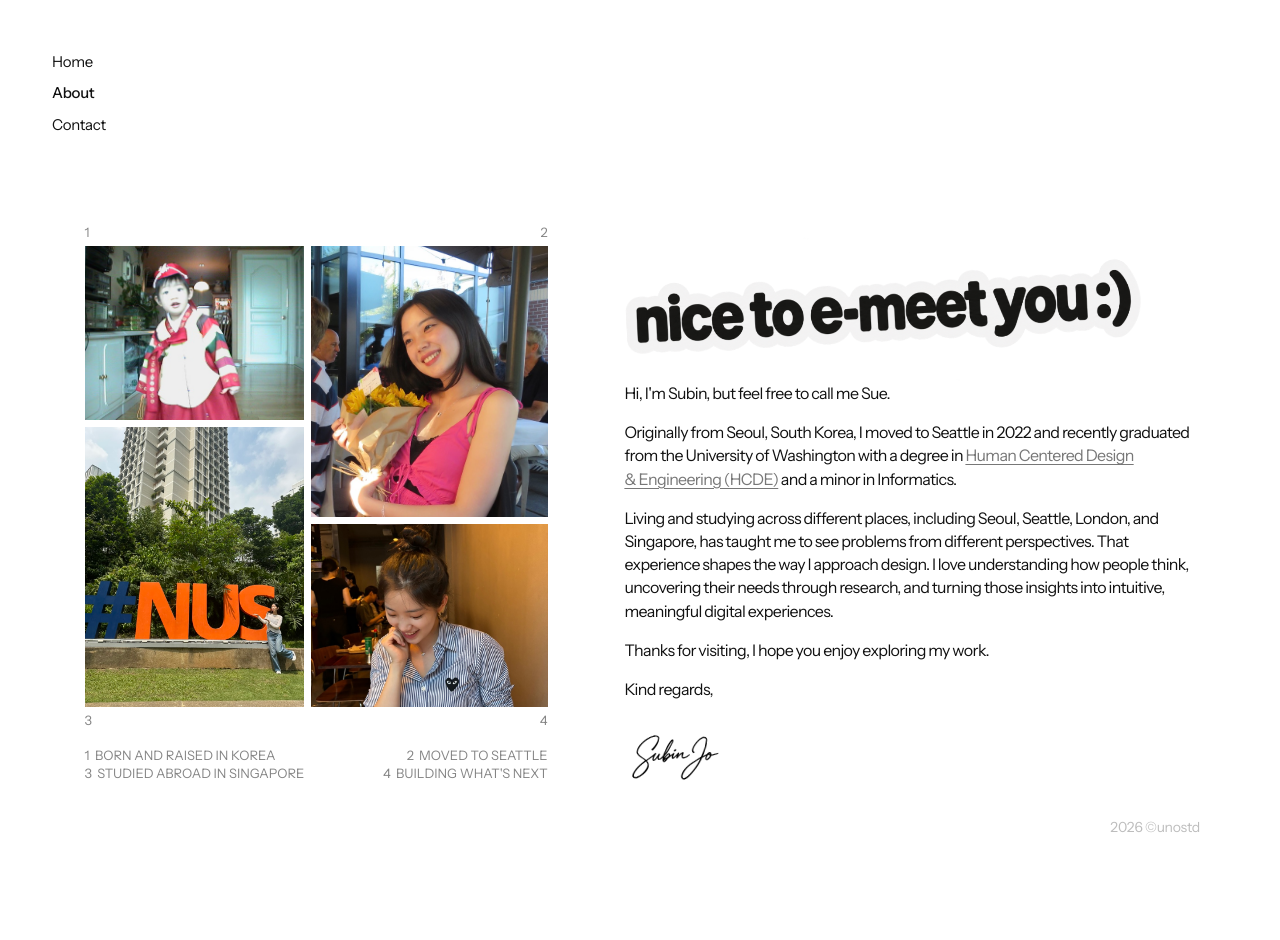
==== about-me/index.html @ 70d87f13 "Use home nav and clock on about page; remove back link. Co-authored-by: Cursor <cursoragent@cursor.c" ====
<!doctype html>
<html lang="en">
  <head>
    <meta charset="UTF-8" />
    <meta name="viewport" content="width=device-width, initial-scale=1.0" />
    <title>Subin Jo • Product designer</title>
    <link rel="icon" href="/assets/home/sj.svg?v=2" type="image/svg+xml" />
    <link rel="apple-touch-icon" href="/assets/home/sj-touch.png" />
    <link rel="preconnect" href="https://fonts.googleapis.com" />
    <link rel="preconnect" href="https://fonts.gstatic.com" crossorigin />
    <link
      href="https://fonts.googleapis.com/css2?family=Caveat:wght@500;600&family=Instrument+Sans:wght@300;400;500&family=Instrument+Serif:ital@0;1&family=Reddit+Mono:wght@300;400;500&display=swap"
      rel="stylesheet"
    />
    <link rel="stylesheet" href="/styles.css?v=202611110049" />
    <style>
      .about-page .about-greeting {
        animation: none !important;
        transform: rotate(-3deg) !important;
      }
    </style>
  </head>
  <body class="about-page home-page">
  <div class="home-layout">
      <aside class="home-sidebar" aria-label="Site navigation">
        <nav class="home-sidebar-nav">
          <ul class="home-sidebar-list">
            <li>
              <a class="home-sidebar-link" href="/">Home</a>
            </li>
            <li>
              <a class="home-sidebar-link is-active" href="/about-me/" aria-current="page">About</a>
            </li>
            <li class="home-sidebar-group" tabindex="0">
              <span class="home-sidebar-label home-sidebar-contact">Contact</span>
              <ul class="home-sidebar-sublist">
                <li class="home-sidebar-email-item">
                  <span class="home-sidebar-sub-arrow" aria-hidden="true">↳</span>
                  <button class="home-sidebar-link home-sidebar-button is-muted" type="button" data-home-copy-email>
                    Email
                  </button>
                  <span class="home-copy-flash home-sidebar-copy-flash" role="status" aria-live="polite" hidden
                    >copied!</span
                  >
                </li>
                <li>
                  <a
                    class="home-sidebar-link is-muted"
                    href="https://www.linkedin.com/in/subinjo68/"
                    target="_blank"
                    rel="noreferrer"
                    >LinkedIn</a
                  >
                </li>
                <li>
                  <a class="home-sidebar-link is-muted" href="/resume/" target="_blank" rel="noreferrer">Resume</a>
                </li>
              </ul>
            </li>
          </ul>
        </nav>
      </aside>

      <main class="home-main">
        <div class="home-main-inner">
        <header class="home-topbar">
          <p class="home-clock" id="home-clock" aria-live="polite">Seoul, KR —:—:—</p>
        </header>

        <div class="about-shell">
      <section class="about-content" aria-label="About Subin Jo">
        <div class="about-collage" aria-label="Personal photo collage">
          <figure class="about-photo about-photo-1">
            <span class="photo-number">1</span>
            <img src="/assets/about/about-1.jpeg" alt="Subin as a child" />
          </figure>

          <figure class="about-photo about-photo-2">
            <span class="photo-number">2</span>
            <img src="/assets/about/about-2.jpeg" alt="Subin after moving to Seattle" />
          </figure>

          <figure class="about-photo about-photo-3">
            <span class="photo-number">3</span>
            <img src="/assets/about/about-3.jpeg" alt="Subin studying abroad in Singapore" />
          </figure>

          <figure class="about-photo about-photo-4">
            <span class="photo-number">4</span>
            <img src="/assets/about/about-4.jpeg" alt="Subin building what is next" />
          </figure>

          <div class="about-caption">
            <span>1&nbsp; Born and raised in Korea</span>
            <span>2&nbsp; Moved to Seattle</span>
            <span>3&nbsp; Studied abroad in Singapore</span>
            <span>4&nbsp; Building what's next</span>
          </div>
        </div>

        <article class="about-letter">
          <h1 class="about-title">
            <img
              class="about-greeting"
              src="/assets/about/nice-to-e-meet-you.svg"
              alt="nice to e-meet you :)"
              width="973"
              height="302"
              decoding="async"
            />
          </h1>

          <p>Hi, I'm Subin, but feel free to call me Sue.</p>

          <p class="about-degree-copy">
            Originally from Seoul, South Korea, I moved to Seattle in 2022 and recently graduated from the University of Washington with a degree in
            <span class="hcde-tooltip-wrap about-hcde-tooltip-wrap" tabindex="0">
              <span class="hcde-link">Human Centered Design</span>
              <span class="hcde-tooltip" role="tooltip">
                <strong>What is HCDE?</strong>
                <span>We learn how people think &amp; use that<br />to design better tech (｡'ᴗ'｡)ﾉ*</span>
              </span>
            </span>
            <span class="about-hcde-second-line">
              <span class="hcde-tooltip-wrap about-hcde-tooltip-wrap" tabindex="0">
                <span class="hcde-link">&amp; Engineering (HCDE)</span>
                <span class="hcde-tooltip" role="tooltip">
                  <strong>What is HCDE?</strong>
                  <span>We learn how people think &amp; use that<br />to design better tech (｡'ᴗ'｡)ﾉ*</span>
                </span>
              </span>
              and a minor in Informatics.
            </span>
          </p>

          <p>
            Living and studying across different places, including Seoul, Seattle, London, and Singapore, has taught me to see problems from different perspectives. That experience shapes the way I approach design. I love understanding how people think, uncovering their needs through research, and turning those insights into intuitive, meaningful digital experiences.
          </p>

          <p>Thanks for visiting, I hope you enjoy exploring my work.</p>

          <p>Kind regards,</p>

          <img class="about-signature" src="/assets/about/signature.png" alt="Subin Jo signature" />

        </article>
      </section>

      <footer class="home-footer">
        <p>2026 ©unostd</p>
      </footer>
        </div>
        </div>
      </main>
    </div>

    <script src="/script.js?v=202611110049"></script>
  </body>
</html>
---- styles.css ----
:root {
  --ink: #111111;
  --body: #858585;
  --soft: #9c9c9c;
  --line: rgba(0, 0, 0, 0.03);
  --shadow: 0 1px 1px rgba(0, 0, 0, 0.04), 0 6px 10px rgba(0, 0, 0, 0.1);
  --serif: "Instrument Serif", Georgia, serif;
  --sans: "Instrument Sans", Arial, sans-serif;
  --mono: "Reddit Mono", "SFMono-Regular", Consolas, monospace;
  --page-gutter: clamp(40px, 7vw, 80px);
  --case-nav-space: clamp(148px, 11vw, 200px);
  --content-width: min(1480px, calc(100vw - (var(--page-gutter) * 2)));
}

* {
  box-sizing: border-box;
}

html {
  scroll-behavior: smooth;
  -webkit-font-smoothing: antialiased;
  text-rendering: geometricPrecision;
  background: #ffffff;
}

body {
  margin: 0;
  min-height: 100vh;
  background: #ffffff;
  color: var(--body);
  font-family: var(--sans);
  font-size: 15px;
  font-weight: 300;
  line-height: 1.4;
  overflow-x: hidden;
}

a {
  color: inherit;
  text-decoration: none;
}

img {
  display: block;
  max-width: 100%;
}

.site-shell {
  width: 100%;
  min-height: 100svh;
  margin: 0;
  padding: 40px 0 18px;
  display: grid;
  grid-template-rows: auto auto auto;
  gap: 34px;
  animation: page-rise 720ms cubic-bezier(0.22, 1, 0.36, 1) both;
}

.arrow-icon {
  transition: transform 250ms cubic-bezier(0.22, 1, 0.36, 1);
}

.project-type {
  margin: 0;
  color: var(--soft);
  font-family: var(--mono);
  font-size: 11px;
  font-weight: 500;
  letter-spacing: 0.5px;
  line-height: 1;
  text-transform: uppercase;
}

.case-study-shell {
  width: 100%;
  min-height: 100svh;
  padding: 0 0 18px;
  color: var(--ink);
  font-family: var(--sans);
  font-size: 16px;
  font-weight: 400;
  animation: page-rise-fade 720ms cubic-bezier(0.22, 1, 0.36, 1) both;
}

@keyframes case-fade {
  from {
    opacity: 0;
  }

  to {
    opacity: 1;
  }
}

@keyframes page-rise-fade {
  from {
    opacity: 0;
  }

  to {
    opacity: 1;
  }
}

.case-study-shell .project-type {
  color: #9a9a9a;
  font-family: var(--sans);
  font-size: 15px;
  font-weight: 400;
  letter-spacing: -0.02em;
  text-transform: none;
}

.case-study-hero {
  position: relative;
  min-height: auto;
  padding: 150px var(--page-gutter) 0 calc(var(--page-gutter) + var(--case-nav-space));
  display: grid;
  grid-template-columns: 1fr;
  align-items: center;
  justify-items: center;
}

.case-nav-back,
.case-nav-top {
  display: inline-flex;
  align-items: center;
  gap: 6px;
  width: fit-content;
  color: #bdbdbd;
  font-family: var(--sans);
  font-size: 15px;
  font-weight: 400;
  line-height: 1.35;
  letter-spacing: -0.02em;
  text-decoration: none;
  white-space: nowrap;
  transition: color 180ms ease;
}

.case-nav-back::before,
.case-nav-top::before {
  content: "";
  flex: 0 0 auto;
  display: block;
  background-color: currentColor;
}

.case-nav-back::before {
  width: 15px;
  height: 12px;
  -webkit-mask: url("data:image/svg+xml,%3Csvg width='21' height='16' viewBox='0 0 21 16' fill='none' xmlns='http://www.w3.org/2000/svg'%3E%3Cpath d='M8.4 1.2L1.6 8L8.4 14.8M2 8H19' stroke='black' stroke-width='1.85' stroke-linecap='round' stroke-linejoin='round'/%3E%3C/svg%3E")
    center / contain no-repeat;
  mask: url("data:image/svg+xml,%3Csvg width='21' height='16' viewBox='0 0 21 16' fill='none' xmlns='http://www.w3.org/2000/svg'%3E%3Cpath d='M8.4 1.2L1.6 8L8.4 14.8M2 8H19' stroke='black' stroke-width='1.85' stroke-linecap='round' stroke-linejoin='round'/%3E%3C/svg%3E")
    center / contain no-repeat;
}

.case-nav-top::before {
  width: 12px;
  height: 14px;
  -webkit-mask: url("data:image/svg+xml,%3Csvg width='16' height='19' viewBox='0 0 16 19' fill='none' xmlns='http://www.w3.org/2000/svg'%3E%3Cpath d='M8 18V2M1.5 8.5L8 2L14.5 8.5' stroke='black' stroke-width='1.85' stroke-linecap='round' stroke-linejoin='round'/%3E%3C/svg%3E")
    center / contain no-repeat;
  mask: url("data:image/svg+xml,%3Csvg width='16' height='19' viewBox='0 0 16 19' fill='none' xmlns='http://www.w3.org/2000/svg'%3E%3Cpath d='M8 18V2M1.5 8.5L8 2L14.5 8.5' stroke='black' stroke-width='1.85' stroke-linecap='round' stroke-linejoin='round'/%3E%3C/svg%3E")
    center / contain no-repeat;
}

.case-nav-back:hover,
.case-nav-back:focus-visible,
.case-nav-top:hover,
.case-nav-top:focus-visible {
  color: #4a4a4a;
  outline: none;
}

.case-nav-back-fixed {
  position: fixed;
  top: clamp(28px, 4vw, 56px);
  left: clamp(20px, 5vw, 72px);
  z-index: 50;
}

.case-nav-top {
  position: fixed;
  top: clamp(28px, 4vw, 56px);
  right: clamp(20px, 5vw, 72px);
  z-index: 50;
}

.case-nav-top.is-light {
  color: rgba(255, 255, 255, 0.62);
}

.case-nav-top.is-light:hover,
.case-nav-top.is-light:focus-visible {
  color: #ffffff;
}

.section-index {
  position: fixed;
  top: clamp(28px, 4vw, 56px);
  left: clamp(20px, 5vw, 72px);
  z-index: 50;
  display: flex;
  flex-direction: column;
  gap: 10px;
  max-width: 180px;
}

.section-index a {
  display: inline-block;
  width: fit-content;
  padding: 0;
  border-radius: 0;
  color: #bdbdbd;
  font-family: var(--sans);
  font-size: 15px;
  font-weight: 400;
  letter-spacing: -0.02em;
  line-height: 1.35;
  text-decoration: none;
  white-space: nowrap;
  transition: color 180ms ease;
}

.section-index .case-nav-back {
  display: inline-flex;
  align-items: center;
  gap: 6px;
}

.section-index a:hover,
.section-index a:focus-visible {
  color: #4a4a4a;
  outline: none;
}

.section-index a.is-active {
  color: var(--ink);
}

.section-index.is-light .case-nav-back {
  color: rgba(255, 255, 255, 0.62);
}

.section-index.is-light .case-nav-back:hover,
.section-index.is-light .case-nav-back:focus-visible {
  color: #ffffff;
}

.section-index.is-light a {
  color: rgba(255, 255, 255, 0.58);
}

.section-index.is-light a:hover,
.section-index.is-light a:focus-visible {
  color: rgba(255, 255, 255, 0.86);
}

.section-index.is-light a.is-active {
  color: #ffffff;
}

.case-hero-content {
  grid-column: 1;
  width: min(1260px, calc(100vw - (var(--page-gutter) * 2) - var(--case-nav-space)));
  margin: 0 auto;
  display: grid;
  grid-template-columns: minmax(360px, 0.9fr) minmax(420px, 1.1fr);
  gap: 72px;
  align-items: center;
  align-self: center;
  transform: translateX(-50px);
}

.case-hero-copy {
  width: min(560px, 100%);
  color: var(--ink);
}

.case-award {
  margin: 0 0 30px;
  color: var(--ink);
  font-family: var(--sans);
  font-size: 16px;
  font-weight: 400;
  line-height: 1.35;
}

.case-award a {
  display: inline;
  padding: 0 3px 1px;
  border-radius: 3px;
  text-decoration: underline;
  text-decoration-thickness: 1px;
  text-underline-offset: 2px;
  transition: background 180ms ease, color 180ms ease, text-decoration-color 180ms ease;
}

.case-award a:hover,
.case-award a:focus-visible {
  background: #4b3084;
  color: #fff;
  text-decoration-color: transparent;
  outline: none;
}

.case-award a.ea-award-link:hover,
.case-award a.ea-award-link:focus-visible {
  background: #255af6;
  color: #fff;
}

.case-award-badge {
  display: inline-flex;
  width: 34px;
  height: 34px;
  margin-left: 4px;
  border-radius: 5px;
  background: #5a3c93;
  color: #f7f7f7;
  align-items: center;
  justify-content: center;
  font-family: var(--sans);
  font-size: 12px;
  font-weight: 500;
  line-height: 1;
  vertical-align: middle;
  overflow: hidden;
}

.case-award-badge::after {
  content: attr(data-fallback);
}

.case-award-badge img {
  width: 100%;
  height: 100%;
  border-radius: 3px;
  display: block;
  object-fit: cover;
}

.ea-award-badge {
  background: transparent;
}

.ea-award-badge img {
  border-radius: 0;
  object-fit: contain;
}

.ea-case-page .case-award {
  display: flex;
  align-items: center;
  gap: 8px;
  flex-wrap: wrap;
}

.ea-award-client {
  display: inline-flex;
  align-items: center;
  gap: 6px;
  white-space: nowrap;
}

.ea-award-client .case-award-badge {
  margin-left: 0;
  flex: 0 0 auto;
}

.case-award-badge-maybank {
  background: #ffd400;
  color: var(--ink);
}

.milestone-award {
  display: flex;
  align-items: center;
  gap: 8px;
  white-space: nowrap;
}

.milestone-award .case-award-pill {
  flex: 0 0 auto;
  margin-right: 0;
}

.case-award-client {
  min-width: 0;
  display: inline-flex;
  align-items: center;
  gap: 4px;
  white-space: nowrap;
}

.case-award-client .case-award-badge {
  flex: 0 0 auto;
}

.milestone-award a:hover,
.milestone-award a:focus-visible {
  background: #ffd637;
  color: var(--ink);
  text-decoration-color: transparent;
  outline: none;
}

.case-award-pill {
  display: inline-flex;
  height: 24px;
  margin-right: 8px;
  padding: 0 11px;
  border: 1px solid var(--ink);
  border-radius: 999px;
  background: #fff;
  color: var(--ink);
  align-items: center;
  justify-content: center;
  font-family: var(--sans);
  font-size: 11px;
  font-weight: 400;
  line-height: 1;
  text-align: center;
  text-transform: uppercase;
  vertical-align: middle;
  white-space: nowrap;
}

.case-hero-copy h1 {
  margin: 0 0 30px;
  color: var(--ink);
  font-family: var(--serif);
  font-size: 51px;
  font-style: normal;
  font-weight: 400;
  letter-spacing: -0.03em;
  line-height: 0.95;
}

.case-title-effect .char {
  opacity: 0;
  transform: none;
  animation: about-char-fade 520ms ease forwards;
  animation-delay: calc(var(--char-index) * 42ms + 120ms);
}

.scroll-fade {
  opacity: 0;
  transform: translateY(16px);
  transition:
    opacity 620ms ease,
    transform 720ms cubic-bezier(0.22, 1, 0.36, 1);
}

.scroll-fade.is-visible {
  opacity: 1;
  transform: translateY(0);
}

.case-title-effect .char-space {
  width: 0.25em;
}

.case-deck {
  width: min(620px, 100%);
  max-width: 620px;
  margin: 0 0 30px;
  color: var(--ink);
  font-family: var(--sans);
  font-size: 16px;
  font-weight: 400;
  line-height: 1.35;
  text-wrap: balance;
}

.case-facts {
  width: min(620px, 100%);
  display: grid;
  grid-template-columns: repeat(2, minmax(0, 1fr));
  column-gap: 64px;
  row-gap: 30px;
  margin: 0;
}

.case-facts div {
  min-width: 0;
}

.case-facts dt {
  margin: 0 0 30px;
  color: #ababab;
  font-family: var(--sans);
  font-size: 14px;
  font-weight: 500;
  line-height: 1.25;
  text-transform: uppercase;
}

.case-facts dd {
  margin: 0;
  color: var(--ink);
  font-family: var(--sans);
  font-size: 16px;
  font-weight: 400;
  line-height: 1.35;
}

.case-hero-media {
  min-width: 0;
  display: flex;
  align-items: center;
  justify-content: center;
}

.case-hero-media img {
  width: min(100%, 560px);
  max-height: 60vh;
  object-fit: contain;
}

.ea-hero-media img {
  width: min(100%, 380px);
  max-height: clamp(500px, 64vh, 640px);
}

.milestone-hero-media img {
  width: min(100%, 600px);
}

.case-study-section {
  width: min(698px, calc(100vw - 48px));
  min-height: 0;
  margin: 0 auto 50px;
  padding: 0;
  display: block;
  text-align: left;
}

.case-study-hero + .case-study-section {
  margin-top: 50px;
}

.ea-case-page .case-study-hero {
  min-height: auto;
  padding-top: 150px;
  padding-bottom: 0;
  align-items: center;
}

.ea-case-page .case-hero-content {
  width: min(1080px, calc(100vw - (var(--page-gutter) * 2) - var(--case-nav-space)));
  grid-template-columns: minmax(360px, 0.95fr) minmax(340px, 0.75fr);
  gap: 44px;
  align-items: center;
  justify-content: center;
}

.case-study-section h2 {
  max-width: 100%;
  margin: 0;
  color: var(--ink);
  font-family: var(--serif);
  font-size: 26px;
  font-style: normal;
  font-weight: 400;
  line-height: 1.15;
  letter-spacing: 0;
  text-wrap: balance;
}

.case-study-section .project-type {
  margin: 0 0 14px;
  color: #9a9a9a;
  font-family: var(--sans);
  font-size: 15px;
  font-weight: 400;
  line-height: 1.3;
  letter-spacing: -0.02em;
  text-transform: none;
}

.case-study-section p:not(.project-type) {
  max-width: 100%;
  margin: 25px 0 0;
  color: var(--ink);
  font-family: var(--sans);
  font-size: 16px;
  font-weight: 400;
  line-height: 1.7;
  text-wrap: pretty;
}

.case-study-section p:not(.project-type) + p:not(.project-type) {
  margin-top: 1.7em;
}

.case-study-section .ideation-assets > .ideation-flow-note {
  margin-top: 0;
}

.milestone-tdlr-section {
  width: min(698px, calc(100vw - 48px));
}

.milestone-problem-section {
  width: min(698px, calc(100vw - 48px));
}

.milestone-research-section {
  width: min(698px, calc(100vw - 48px));
}

.milestone-page .case-study-section {
  margin-bottom: 0;
}

.milestone-page .case-study-section + .case-study-section {
  margin-top: 50px;
}

.milestone-page .case-study-hero + .case-study-section {
  margin-top: 100px;
}

.milestone-page .milestone-tdlr-section,
.milestone-page .milestone-problem-section,
.milestone-page .milestone-research-section {
  min-height: 0;
}

.milestone-research-section h2 {
  max-width: 820px;
}

.milestone-problem-title {
  max-width: 820px;
}

.milestone-problem-grid {
  display: grid;
  grid-template-columns: 277px minmax(320px, 1fr);
  gap: 24px;
  align-items: start;
  margin-top: 34px;
}

.milestone-problem-visual {
  display: flex;
  flex-direction: column;
  align-items: flex-start;
}

.milestone-stat-card {
  width: 277px;
  height: 277px;
  margin: 0;
  padding: 16px 18px 20px;
  background: #f7f7f7;
  color: #666666;
  display: flex;
  flex-direction: column;
  align-items: center;
  justify-content: space-between;
  font-family: var(--mono);
  text-align: center;
}

.milestone-stat-card figcaption {
  width: 100%;
  color: #ababab;
  font-family: var(--mono);
  font-size: 11px;
  font-weight: 400;
  line-height: 1.2;
  text-align: left;
}

.milestone-pie {
  position: relative;
  width: 128px;
  aspect-ratio: 1;
  margin: 2px 0 0;
  border-radius: 50%;
  background: conic-gradient(#ffd627 0deg 252deg, transparent 252deg 360deg);
  filter: drop-shadow(0 3px 2px rgba(0, 0, 0, 0.18));
}

.milestone-pie span {
  position: absolute;
  right: 36px;
  bottom: 30px;
  z-index: 1;
  color: #606060;
  font-family: var(--mono);
  font-size: 25px;
  font-weight: 400;
  line-height: 1;
}

.case-study-section .milestone-stat-card p {
  margin: 0;
  color: #5e5e5e;
  font-family: var(--mono);
  font-size: 14px;
  font-weight: 400;
  line-height: 1.5;
}

.milestone-problem-copy {
  position: relative;
  min-height: 0;
  display: flex;
  flex-direction: column;
  align-items: flex-start;
}

.case-study-section .milestone-problem-copy p {
  margin: 0;
  color: var(--ink);
  font-family: var(--sans);
  font-size: 16px;
  font-weight: 400;
  line-height: 1.7;
  text-wrap: pretty;
}

.case-study-section .milestone-problem-copy p + p {
  margin-top: 36px;
}

.milestone-jump-solution {
  position: absolute;
  top: 236px;
  left: 0;
  margin-top: 0;
  transition:
    color 180ms ease,
    border-color 180ms ease,
    transform 220ms cubic-bezier(0.22, 1, 0.36, 1);
}

.milestone-jump-solution:hover,
.milestone-jump-solution:focus-visible {
  transform: none;
}

.milestone-jump-solution:hover .jump-solution-arrow,
.milestone-jump-solution:focus-visible .jump-solution-arrow {
  transform: translateY(5px);
}

.term-tooltip {
  position: relative;
  display: inline-block;
  border-bottom: 0;
  color: #777777;
  text-decoration: underline;
  text-decoration-thickness: 1px;
  text-underline-offset: 3px;
  cursor: default;
  outline: none;
}

.tooltip-panel {
  position: absolute;
  left: 50%;
  bottom: calc(100% + 12px);
  z-index: 20;
  width: max-content;
  max-width: 340px;
  padding: 14px 18px 16px;
  border-radius: 18px;
  background: rgba(248, 248, 248, 0.98);
  box-shadow: 0 12px 40px rgba(0, 0, 0, 0.18), 0 2px 8px rgba(0, 0, 0, 0.08);
  color: #555555;
  font-family: var(--mono);
  font-size: 14px;
  font-weight: 300;
  line-height: 1.55;
  letter-spacing: -0.03em;
  text-align: left;
  white-space: normal;
  opacity: 0;
  pointer-events: none;
  transform: translate(-50%, 10px);
  transition: opacity 160ms ease, transform 160ms ease;
}

.tooltip-panel strong {
  display: block;
  margin-bottom: 6px;
  color: #4a4a4a;
  font-weight: 500;
}

.tooltip-panel span {
  font-weight: 300;
}

.milestone-research-quote {
  box-sizing: border-box;
  padding: 10px 18px 8px;
  border: 1px dashed #e8e8e8 !important;
  border-radius: 3px;
  background: transparent !important;
  overflow: hidden;
}

.case-section-image.milestone-research-quote {
  border: 1px dashed #e8e8e8 !important;
  background: transparent !important;
}

.milestone-opportunity-section {
  width: min(698px, calc(100vw - 48px));
}

.milestone-competitor-section {
  width: min(698px, calc(100vw - 48px));
}

.milestone-competitor-section h2 {
  margin-bottom: 18px;
}

.milestone-competitor-grid {
  display: grid;
  grid-template-columns: repeat(2, minmax(0, 1fr));
  gap: 20px;
  margin-top: 22px;
}

.milestone-competitor-card {
  min-height: 324px;
  padding: 30px 26px 28px;
  background: #f7f7f7;
  color: #777777;
}

.milestone-competitor-title {
  min-height: 58px;
  display: flex;
  align-items: flex-start;
  gap: 18px;
}

.milestone-competitor-title img {
  width: 118px;
  max-height: 38px;
  object-fit: contain;
  object-position: left center;
}

.milestone-competitor-title h3 {
  margin: 0;
  color: #111111;
  font-family: var(--sans);
  font-size: 16px;
  font-weight: 400;
  line-height: 1.25;
}

.milestone-competitor-card ul {
  display: grid;
  gap: 14px;
  margin: 24px 0 0;
  padding: 0;
  list-style: none;
}

.milestone-competitor-card li {
  position: relative;
  padding-left: 25px;
  color: #777777;
  font-family: var(--sans);
  font-size: 16px;
  font-weight: 300;
  line-height: 1.4;
}

.milestone-competitor-card li::before {
  position: absolute;
  left: 0;
  top: -1px;
  color: currentColor;
  font-size: 21px;
  line-height: 1.2;
}

.milestone-research-insights {
  margin-top: 50px;
}

.milestone-research-insight {
  padding: 0 0 24px;
  border-bottom: 2px solid #eeeeee;
}

.milestone-research-insight + .milestone-research-insight {
  padding-top: 24px;
}

.milestone-research-insight h3 {
  margin: 0 0 22px;
  color: var(--ink);
  font-family: var(--sans);
  font-size: 21px;
  font-weight: 500;
  line-height: 1.35;
  letter-spacing: -0.03em;
}

.case-study-section .milestone-research-insight p {
  margin: 0;
  color: var(--ink);
  font-size: 16px;
  font-weight: 400;
  line-height: 1.7;
}

.milestone-competitor-pros li::before {
  content: "○";
}

.milestone-competitor-cons li {
  color: #ff2d2d;
}

.milestone-competitor-cons li::before {
  content: "×";
}

.milestone-opportunity-section h2 {
  margin-bottom: 44px;
}

.milestone-direction-table {
  margin-top: 50px;
  color: #3e3e3e;
}

.milestone-direction-head,
.milestone-direction-row {
  display: grid;
  grid-template-columns: minmax(0, 1fr) 220px;
  column-gap: 40px;
  align-items: start;
}

.milestone-direction-head {
  margin-bottom: 40px;
}

.milestone-direction-head span {
  color: var(--ink);
  font-family: var(--mono);
  font-size: 16px;
  font-weight: 400;
  letter-spacing: -0.04em;
  line-height: 1.5;
  text-align: center;
}

.milestone-direction-row {
  padding-bottom: 25px;
  border-bottom: 2px solid #eeeeee;
}

.milestone-direction-row + .milestone-direction-row {
  margin-top: 25px;
}

.case-study-section .milestone-direction-row p {
  margin: 0;
  color: #3e3e3e;
  font-family: var(--mono);
  font-size: 16px;
  font-weight: 400;
  letter-spacing: -0.04em;
  line-height: 1.5;
}

.milestone-direction-row strong {
  position: relative;
  z-index: 0;
  display: inline-block;
  color: #3e3e3e;
  font-family: var(--mono);
  font-size: 21px;
  font-weight: 400;
  letter-spacing: -0.04em;
  line-height: 1.5;
  text-transform: uppercase;
}

.milestone-direction-row strong::before {
  content: "";
  position: absolute;
  z-index: -1;
  left: -3px;
  right: -3px;
  top: 0;
  bottom: 0;
  background: #fce27b;
  transform: scaleX(0);
  transform-origin: left center;
  animation: milestone-highlight-swipe linear both;
  animation-timeline: view();
  animation-range: entry 18% cover 38%;
}

@keyframes milestone-highlight-swipe {
  from {
    transform: scaleX(0);
  }

  to {
    transform: scaleX(1);
  }
}

.milestone-direction-row strong {
  justify-self: center;
}

.milestone-wide-image {
  width: min(877px, calc(100vw - 48px));
  margin: 25px auto 0;
  transform: none;
  border: 0;
  background: transparent;
  display: flex;
  justify-content: center;
  overflow: visible;
}

.case-section-image.milestone-wide-image {
  padding: 0 !important;
  border: 0 !important;
  background: transparent !important;
  box-shadow: none !important;
}

.milestone-wide-image img {
  width: 100%;
  margin: 0 auto;
  object-fit: contain;
}

.milestone-focus-matrix {
  position: relative;
  width: 877px;
  margin-top: 44px;
  margin-left: 50%;
  padding-left: 58px;
  transform: translateX(-50%);
}

.milestone-focus-grid {
  display: grid;
  grid-template-columns: repeat(3, 253px);
  gap: 30px;
}

.milestone-axis {
  position: absolute;
  left: 0;
  width: 40px;
  border-right: 1px solid #ababab;
  color: #5e5e5e;
  font-family: var(--sans);
  font-size: 16px;
  font-weight: 400;
  line-height: 1;
  writing-mode: vertical-rl;
  transform: rotate(180deg);
  display: flex;
  align-items: center;
  justify-content: center;
}

.milestone-axis::before,
.milestone-axis::after {
  content: "";
  position: absolute;
  right: 0;
  width: 40px;
  border-top: 1px solid #ababab;
}

.milestone-axis::before {
  top: 0;
}

.milestone-axis::after {
  bottom: 0;
}

.milestone-axis-goal {
  top: 0;
  height: 154px;
}

.milestone-axis-feature {
  top: 170px;
  bottom: 0;
}

.milestone-focus-grid article {
  width: 253px;
  height: 334px;
  min-height: 0;
  border: 1px solid #ababab;
  border-radius: 4px;
  overflow: hidden;
  background: #ffffff;
  color: var(--ink);
}

.milestone-focus-goal {
  height: 154px;
  min-height: 0;
  padding: 24px 25px 24px;
  background: #f7f7f7;
}

.milestone-focus-goal h3 {
  margin: 0;
  color: var(--ink);
  font-family: var(--sans);
  font-size: 21px;
  font-weight: 500;
  letter-spacing: -0.04em;
  line-height: 1.7;
  display: flex;
  align-items: center;
  gap: 14px;
}

.milestone-focus-goal h3 svg {
  width: 20px;
  height: 20px;
  flex: 0 0 auto;
  color: #acacac;
  fill: none;
  stroke: currentColor;
  stroke-width: 2;
  stroke-linecap: round;
  stroke-linejoin: round;
}

.milestone-focus-goal h3 span {
  color: var(--ink);
  font-family: var(--sans);
  font-size: 21px;
  font-weight: 500;
  letter-spacing: -0.04em;
  line-height: 1.7;
  text-transform: none;
}

.case-study-section .milestone-focus-goal p {
  margin: 22px 0 0;
  color: var(--ink);
  font-family: var(--sans);
  font-size: 16px;
  font-weight: 400;
  line-height: 1.45;
}

.milestone-focus-grid ul {
  margin: 0;
  height: 180px;
  padding: 28px 22px 28px 34px;
  color: var(--ink);
  font-family: var(--sans);
  font-size: 16px;
  font-weight: 400;
  line-height: 1.45;
}

.milestone-focus-grid li + li {
  margin-top: 6px;
}

.term-tooltip:hover .tooltip-panel,
.term-tooltip:focus-visible .tooltip-panel {
  opacity: 1;
  transform: translate(-50%, 0);
}

.milestone-research-stats {
  gap: 34px;
  margin-top: 44px;
}

.milestone-research-stats article {
  min-height: 258px;
}

.milestone-research-stats strong {
  font-size: 65px;
}

.milestone-research-stats span {
  margin-top: 28px;
  font-size: 25px;
}

.research-stats {
  display: grid;
  grid-template-columns: repeat(3, minmax(0, 1fr));
  gap: 17px;
  margin-top: 25px;
}

.research-stats article {
  min-height: 128px;
  padding: 24px 18px;
  border-radius: 3px;
  background: #f7f7f7;
  color: #5e5e5e;
  display: flex;
  flex-direction: column;
  align-items: center;
  justify-content: center;
  font-family: var(--mono);
  font-weight: 400;
  text-align: center;
}

.research-stats strong {
  display: block;
  color: #5e5e5e;
  font-family: var(--mono);
  font-size: 41px;
  font-weight: 400;
  line-height: 1;
}

.research-stats span {
  display: block;
  margin-top: 24px;
  color: #5e5e5e;
  font-family: var(--mono);
  font-size: 16px;
  font-weight: 400;
  line-height: 1.2;
}

.validation-stats span {
  margin-top: 0;
  margin-bottom: 24px;
}

.validation-stats strong {
  font-size: 41px;
}

.identifit-quotes-label {
  display: none;
}

.validation-quotes {
  box-sizing: border-box;
  margin-top: 12px;
  padding: 0;
  border: 0 !important;
  border-radius: 0;
  background: transparent !important;
  overflow: hidden;
}

.case-section-image.validation-quotes {
  border: 0 !important;
  background: transparent !important;
}

.identifit-reflection-media {
  box-sizing: border-box;
  margin-top: 25px;
  padding: 0;
  border: 0 !important;
  border-radius: 0;
  background: transparent !important;
  overflow: hidden;
}

.identifit-reflection-media img {
  width: 100%;
  display: block;
}

.identifit-reflection-callout {
  display: inline-flex;
  min-width: 0;
  height: auto;
  margin: 0 0 15px;
  padding: 0;
  align-items: center;
  justify-content: center;
  background: transparent;
  color: #666;
  font-family: var(--mono);
  font-size: 15px;
  letter-spacing: 0.02em;
  text-transform: uppercase;
}

.identifit-reflection-media + .identifit-reflection-callout {
  margin-top: 25px;
}

.identifit-reflection-section .identifit-reflection-callout + p {
  margin-top: 0;
}

.identifit-reflection-divider {
  display: block;
  width: 100%;
  height: 25px;
  margin: 0;
  background: transparent;
}

.identifit-solution-prototype {
  width: 100%;
  margin: 0 0 25px;
}

.identifit-solution-prototype img {
  width: 100%;
  display: block;
}

.identifit-solution-flow {
  margin-top: 50px;
  display: grid;
  gap: 30px;
}

.identifit-solution-step-label {
  margin: 0 0 25px;
  color: #acacac;
  font-family: var(--mono);
  font-size: 14px;
  font-weight: 500;
  line-height: 1;
  text-transform: uppercase;
  letter-spacing: 0;
}

.case-study-section p.identifit-solution-step-label {
  margin: 0 0 25px;
  color: #acacac;
  font-family: var(--mono);
  font-size: 14px;
  font-weight: 500;
  line-height: 1;
  letter-spacing: 0;
  text-transform: uppercase;
}

.identifit-solution-step h3 {
  margin: 0 0 25px;
  color: var(--ink);
  font-family: var(--sans);
  font-size: 21px;
  font-weight: 500;
  line-height: 1.2;
  letter-spacing: -0.03em;
}

.identifit-solution-media {
  box-sizing: border-box;
  width: 698px;
  max-width: 100%;
  height: 436px;
  margin: 0 0 25px;
  display: grid;
  place-items: center;
  background: #2c2c2c;
}

.identifit-solution-media-frame {
  box-sizing: border-box;
  width: min(499px, calc(100% - 48px));
  height: min(465px, calc(100% - 24px));
  aspect-ratio: 499 / 465;
  display: flex;
  align-items: center;
  justify-content: center;
  overflow: hidden;
  background: #2c2c2c;
}

.identifit-solution-media-frame video {
  display: block;
  max-width: 100%;
  max-height: 100%;
  width: auto;
  height: auto;
  object-fit: contain;
  object-position: center center;
}

.identifit-solution-step-body {
  display: grid;
  gap: 0;
}

.identifit-solution-step-body p + p {
  margin-top: 1em;
}

.case-study-section .identifit-solution-step-body p + p {
  margin-top: 1em;
}

.case-study-section .identifit-solution-step-body p {
  margin: 0;
  color: var(--ink);
  font-family: var(--sans);
  font-size: 16px;
  font-weight: 400;
  line-height: 1.45;
  letter-spacing: -0.03em;
}

.jump-solution-button {
  display: inline-flex;
  margin-top: 25px;
  padding: 12px 20px;
  border: 0;
  border-radius: 3px;
  background: var(--ink);
  color: #ffffff;
  align-items: center;
  gap: 10px;
  font-family: var(--sans);
  font-size: 12px;
  font-weight: 500;
  line-height: 1.2;
  text-decoration: none;
  text-transform: uppercase;
  letter-spacing: 0.04em;
  white-space: nowrap;
  transition: background 180ms ease, transform 220ms cubic-bezier(0.22, 1, 0.36, 1);
}

.jump-solution-arrow {
  width: 12px;
  height: 14px;
  flex: 0 0 auto;
  background: currentColor;
  -webkit-mask: url("data:image/svg+xml,%3Csvg width='12' height='14' viewBox='0 0 12 14' fill='none' xmlns='http://www.w3.org/2000/svg'%3E%3Cpath d='M6 1V12M1.5 7.5L6 12L10.5 7.5' stroke='black' stroke-width='1.55' stroke-linecap='round' stroke-linejoin='round'/%3E%3C/svg%3E") center / contain no-repeat;
  mask: url("data:image/svg+xml,%3Csvg width='12' height='14' viewBox='0 0 12 14' fill='none' xmlns='http://www.w3.org/2000/svg'%3E%3Cpath d='M6 1V12M1.5 7.5L6 12L10.5 7.5' stroke='black' stroke-width='1.55' stroke-linecap='round' stroke-linejoin='round'/%3E%3C/svg%3E") center / contain no-repeat;
  transition: transform 220ms cubic-bezier(0.22, 1, 0.36, 1);
}

.jump-solution-button:hover,
.jump-solution-button:focus-visible {
  background: #222222;
  color: #ffffff;
  outline: none;
}

.jump-solution-button:hover .jump-solution-arrow,
.jump-solution-button:focus-visible .jump-solution-arrow {
  transform: translateY(5px);
}

.case-section-image {
  width: 100%;
  margin: 25px 0 0;
  border: 1px solid rgba(0, 0, 0, 0.04);
  border-radius: 3px;
  background: #f7f7f7;
  overflow: hidden;
}

.case-section-image img {
  width: 100%;
  height: auto;
  display: block;
}

.problem-image-placeholder {
  border: 0;
  background: transparent;
}

.case-study-tdlr-box {
  box-sizing: border-box;
  padding: 30px 26px 26px;
  border: 1px solid #e8e8e8;
  border-radius: 3px;
  background: transparent;
}

.case-study-tdlr-box .project-type {
  margin-top: 0;
}

.case-study-tdlr-box h2 {
  margin: 0;
}

.case-study-tdlr-box .jump-solution-button {
  margin-top: 25px;
}

.ea-tdlr-role {
  margin-top: 22px;
}

.ea-tdlr-role strong {
  font-weight: 500;
}

.ea-screen-highlights {
  margin-top: 50px;
  display: flex;
  flex-direction: column;
}

.ea-screen-highlights .project-type {
  margin: 0 0 25px;
}

.ea-screen-highlights-media {
  display: flex;
  flex-direction: column;
  gap: 15px;
}

.ea-screen-highlight-media {
  margin: 0;
  border: 0;
  background: transparent;
  overflow: hidden;
}

.ea-screen-highlight-media img {
  width: 100%;
  display: block;
}

.identifit-validation-items {
  display: flex;
  flex-direction: column;
  gap: 25px;
  margin-top: 25px;
}

.identifit-validation-item {
  display: flex;
  flex-direction: column;
}

.identifit-validation-item-label {
  margin: 0 0 25px;
  color: #acacac;
  font-family: var(--mono);
  font-size: 14px;
  font-weight: 500;
  line-height: 1;
  letter-spacing: 0;
  text-transform: uppercase;
}

.case-study-section p.identifit-validation-item-label {
  margin: 0 0 25px;
  color: #acacac;
  font-family: var(--mono);
  font-size: 14px;
  font-weight: 500;
  line-height: 1;
  letter-spacing: 0;
  text-transform: uppercase;
}

.identifit-validation-interactive {
  box-sizing: border-box;
  width: 753px;
  max-width: 100%;
  height: 445px;
  padding: 20px 24px 28px;
  border: 1px solid #ececec;
  border-radius: 2px;
  background: #fafafa;
  display: flex;
  flex-direction: column;
  overflow: hidden;
  transition:
    background-color 0.3s ease,
    border-color 0.3s ease;
}

.identifit-validation-interactive:hover,
.identifit-validation-interactive:focus-within {
  border-color: #c0d1ff;
  background: #ebf1fd;
}

.identifit-validation-toggle {
  margin: 0 0 10px;
  color: #acacac;
  font-family: var(--sans);
  font-size: 13px;
  font-weight: 400;
  line-height: 1;
}

.case-study-section .identifit-validation-interactive p.identifit-validation-toggle {
  margin: 0 0 10px;
  color: #acacac;
  font-family: var(--sans);
  font-size: 13px;
  font-weight: 400;
  line-height: 1;
}

.identifit-validation-toggle-before {
  color: var(--ink);
  font-weight: 500;
}

.identifit-validation-interactive:hover .identifit-validation-toggle-before,
.identifit-validation-interactive:focus-within .identifit-validation-toggle-before {
  color: #acacac;
  font-weight: 400;
}

.identifit-validation-interactive:hover .identifit-validation-toggle-after,
.identifit-validation-interactive:focus-within .identifit-validation-toggle-after {
  color: var(--ink);
  font-weight: 500;
}

.identifit-validation-screens {
  position: relative;
  flex: 1;
  min-height: 0;
  display: flex;
  align-items: stretch;
  justify-content: center;
  overflow: hidden;
}

.identifit-validation-screen {
  margin: 0;
  height: 100%;
  display: flex;
  flex-direction: column;
  align-items: center;
  justify-content: flex-start;
}

.identifit-validation-screen-center {
  position: relative;
  z-index: 1;
}

.identifit-validation-center-videos {
  flex: 1;
  min-height: 0;
  width: 100%;
  display: grid;
  place-items: start center;
}

.identifit-validation-center-videos video {
  grid-area: 1 / 1;
}

.identifit-validation-center-after {
  opacity: 0;
  transition: opacity 0.35s ease;
}

.identifit-validation-center-before {
  opacity: 1;
  transition: opacity 0.35s ease;
}

.identifit-validation-interactive:hover .identifit-validation-center-before,
.identifit-validation-interactive:focus-within .identifit-validation-center-before {
  opacity: 0;
}

.identifit-validation-interactive:hover .identifit-validation-center-after,
.identifit-validation-interactive:focus-within .identifit-validation-center-after {
  opacity: 1;
}

.identifit-validation-screen-side {
  position: absolute;
  top: 0;
  height: 100%;
  opacity: 0;
  transition: opacity 0.35s ease;
  pointer-events: none;
}

.identifit-validation-screen-side:first-of-type {
  left: 24px;
}

.identifit-validation-screen-side:last-of-type {
  right: 24px;
}

.identifit-validation-interactive:hover .identifit-validation-screen-side,
.identifit-validation-interactive:focus-within .identifit-validation-screen-side {
  opacity: 1;
}

.identifit-validation-screen video {
  display: block;
  flex: 1;
  min-height: 0;
  width: auto;
  height: auto;
  max-width: 215px;
  max-height: calc(445px - 20px - 28px - 12px - 10px - 20px);
  object-fit: contain;
}

.identifit-validation-center-videos video {
  flex: none;
  max-height: calc(445px - 20px - 28px - 12px - 10px - 20px);
  max-width: 230px;
}

.identifit-validation-screen-caption {
  margin: 8px 0 0;
  color: #acacac;
  font-family: var(--sans);
  font-size: 13px;
  font-weight: 400;
  line-height: 1.2;
  text-align: center;
  white-space: nowrap;
  flex-shrink: 0;
}

.identifit-validation-copy {
  display: grid;
  grid-template-columns: repeat(2, minmax(0, 1fr));
  gap: 24px;
  margin: 25px 0 0;
}

.identifit-validation-copy-label {
  margin: 0 0 10px;
  color: var(--ink);
  font-family: var(--sans);
  font-size: 16px;
  font-weight: 500;
  line-height: 1.3;
}

.case-study-section p.identifit-validation-copy-label {
  margin: 0 0 10px;
  color: var(--ink);
  font-family: var(--sans);
  font-size: 16px;
  font-weight: 500;
  line-height: 1.3;
}

.identifit-validation-copy-body {
  margin: 0;
  color: var(--ink);
  font-family: var(--sans);
  font-size: 16px;
  font-weight: 400;
  line-height: 1.3;
}

.case-study-section p.identifit-validation-copy-body {
  margin: 0;
  color: var(--ink);
  font-family: var(--sans);
  font-size: 16px;
  font-weight: 400;
  line-height: 1.3;
}

.identifit-validation-overview,
.identifit-validation-user-test {
  margin: 0;
  border: 0;
  background: transparent;
}

.identifit-validation-overview img,
.identifit-validation-user-test img {
  width: 100%;
  max-width: 753px;
  display: block;
}

.identifit-validation-quotes-lead {
  margin: 25px 0 0;
  color: var(--ink);
  font-family: var(--sans);
  font-size: 16px;
  font-weight: 400;
  line-height: 1.3;
}

.case-study-section p.identifit-validation-quotes-lead {
  margin: 25px 0 0;
  color: var(--ink);
  font-family: var(--sans);
  font-size: 16px;
  font-weight: 400;
  line-height: 1.3;
}

.ea-tdlr-section,
.ea-problem-section,
.ea-validation-section {
  width: min(698px, calc(100vw - 48px));
}

.ea-problem-section .ea-hmw-title {
  width: min(1040px, calc(100vw - 96px));
  max-width: none;
  text-wrap: normal;
}

.case-section-image.ea-problem-image {
  width: min(560px, 100%);
  margin: 25px auto;
  border: 0;
  background: transparent;
  overflow: visible;
}

.ea-problem-section strong {
  font-weight: 500;
}

.ea-research-section {
  width: min(698px, calc(100vw - 48px));
}

.ea-research-stats {
  width: 100%;
  margin: 24px 0 28px;
  display: grid;
  grid-template-columns: repeat(3, minmax(0, 1fr));
  gap: 18px;
}

.ea-research-stat {
  min-height: 126px;
  padding: 24px 16px;
  display: flex;
  flex-direction: column;
  align-items: center;
  justify-content: center;
  gap: 14px;
  background: #f7f7f7;
  color: #5f5f5f;
  text-align: center;
}

.ea-research-stat strong {
  font-family: var(--mono);
  font-size: 41px;
  font-weight: 400;
  font-style: normal;
  font-variation-settings: "wght" 400;
  line-height: 1;
  letter-spacing: 0;
  -webkit-font-smoothing: antialiased;
  text-rendering: geometricPrecision;
}

.ea-research-stat span {
  font-family: var(--mono);
  font-size: 16px;
  font-weight: 400;
  font-style: normal;
  font-variation-settings: "wght" 400;
  letter-spacing: 0;
}

.ea-research-stat strong,
.ea-research-stat span {
  font-synthesis: none;
}

.ea-research-blocks {
  margin: 50px 0 0;
}

.ea-research-block {
  margin: 0;
}

.ea-research-block + .ea-research-block {
  margin-top: 50px;
}

.ea-research-block h3 {
  margin: 0 0 25px;
  color: var(--ink);
  font-family: var(--serif);
  font-size: 26px;
  font-style: normal;
  font-weight: 400;
  line-height: 1.15;
  letter-spacing: 0;
  text-wrap: balance;
}

.ea-competitor-strip {
  margin: 0 0 25px;
}

.ea-competitor-strip img {
  width: 100%;
  height: auto;
  display: block;
}

.case-study-section .ea-research-block p {
  margin: 0;
}

.case-study-section .ea-research-block p + p {
  margin-top: 6px;
}

.ea-direction-cards {
  display: grid;
  grid-template-columns: repeat(3, minmax(0, 1fr));
  gap: 18px;
  margin: 0 0 25px;
}

.ea-direction-card {
  min-height: 140px;
  padding: 18px 16px 20px;
  display: flex;
  flex-direction: column;
  justify-content: flex-end;
  border-radius: 8px;
  background: linear-gradient(135deg, #f4f8fd 0%, #eef5fd 100%);
  color: #5e5e5e;
}

.ea-direction-icon {
  width: 24px;
  height: 24px;
  margin-bottom: auto;
  background: currentColor;
}

.ea-direction-icon-community {
  -webkit-mask: url("data:image/svg+xml,%3Csvg width='24' height='24' viewBox='0 0 24 24' fill='none' xmlns='http://www.w3.org/2000/svg'%3E%3Ccircle cx='8' cy='8' r='3' fill='black'/%3E%3Ccircle cx='16' cy='8' r='3' fill='black'/%3E%3Cpath d='M3 19C3.6 15.9 5.4 14 8 14C10.6 14 12.4 15.9 13 19H3Z' fill='black'/%3E%3Cpath d='M11 19C11.6 15.9 13.4 14 16 14C18.6 14 20.4 15.9 21 19H11Z' fill='black'/%3E%3C/svg%3E") center / contain no-repeat;
  mask: url("data:image/svg+xml,%3Csvg width='24' height='24' viewBox='0 0 24 24' fill='none' xmlns='http://www.w3.org/2000/svg'%3E%3Ccircle cx='8' cy='8' r='3' fill='black'/%3E%3Ccircle cx='16' cy='8' r='3' fill='black'/%3E%3Cpath d='M3 19C3.6 15.9 5.4 14 8 14C10.6 14 12.4 15.9 13 19H3Z' fill='black'/%3E%3Cpath d='M11 19C11.6 15.9 13.4 14 16 14C18.6 14 20.4 15.9 21 19H11Z' fill='black'/%3E%3C/svg%3E") center / contain no-repeat;
}

.ea-direction-icon-world {
  border: 2px solid currentColor;
  border-radius: 50%;
  background: transparent;
  position: relative;
}

.ea-direction-icon-world::before,
.ea-direction-icon-world::after {
  content: "";
  position: absolute;
  inset: 4px;
  border: 1.5px solid currentColor;
  border-top: 0;
  border-bottom: 0;
  border-radius: 50%;
}

.ea-direction-icon-world::after {
  inset: 10px 1px;
  border: 0;
  border-top: 1.5px solid currentColor;
}

.ea-direction-icon-ai {
  -webkit-mask: url("data:image/svg+xml,%3Csvg width='24' height='24' viewBox='0 0 24 24' fill='none' xmlns='http://www.w3.org/2000/svg'%3E%3Cpath d='M9 2L11 8L17 10L11 12L9 18L7 12L1 10L7 8L9 2Z' fill='black'/%3E%3Cpath d='M18 12L19.4 16.2L23 18L19.4 19.8L18 24L16.6 19.8L13 18L16.6 16.2L18 12Z' fill='black'/%3E%3C/svg%3E") center / contain no-repeat;
  mask: url("data:image/svg+xml,%3Csvg width='24' height='24' viewBox='0 0 24 24' fill='none' xmlns='http://www.w3.org/2000/svg'%3E%3Cpath d='M9 2L11 8L17 10L11 12L9 18L7 12L1 10L7 8L9 2Z' fill='black'/%3E%3Cpath d='M18 12L19.4 16.2L23 18L19.4 19.8L18 24L16.6 19.8L13 18L16.6 16.2L18 12Z' fill='black'/%3E%3C/svg%3E") center / contain no-repeat;
}

.ea-direction-card strong {
  margin: 0 0 8px;
  color: #5a5a5a;
  font-family: var(--sans);
  font-size: 17px;
  font-weight: 700;
  line-height: 1.15;
  letter-spacing: -0.04em;
}

.case-study-section .ea-direction-card p {
  color: #5f5f5f;
  font-size: 15px;
  line-height: 1.15;
}

.ea-initial-direction-image {
  margin: 0 0 25px;
}

.ea-initial-direction-image img {
  width: 100%;
  height: auto;
  display: block;
}

.ea-focus-block h3 {
  display: flex;
  flex-wrap: wrap;
  align-items: center;
  gap: 8px 12px;
}

.ea-inline-fc-logo {
  width: auto;
  height: 32px;
  display: inline-block;
}

.ea-focus-layout {
  display: grid;
  grid-template-columns: minmax(180px, 260px) minmax(0, 1fr);
  gap: 28px;
  align-items: center;
}

.ea-worldcup-image {
  width: 100%;
  max-width: 260px;
  aspect-ratio: 1 / 1;
  border-radius: 4px;
  display: block;
  justify-self: start;
  object-fit: cover;
}

.ea-research-insights {
  margin: 50px 0 26px;
}

.ea-research-insight {
  padding: 0 0 24px;
  border-bottom: 2px solid #eeeeee;
}

.ea-research-insight + .ea-research-insight {
  padding-top: 24px;
}

.ea-research-insight h3 {
  margin: 0 0 22px;
  color: var(--ink);
  font-family: var(--sans);
  font-size: 21px;
  font-weight: 500;
  line-height: 1.35;
  letter-spacing: -0.03em;
}

.case-study-section .ea-research-insight p {
  margin: 0;
  color: var(--ink);
  font-size: 16px;
  font-weight: 400;
  line-height: 1.7;
}

.ea-research-section p strong {
  font-weight: 600;
}

.ea-research-stat strong {
  font-weight: 400;
  font-variation-settings: "wght" 400;
}

.ea-highlight {
  display: inline;
  background-image: linear-gradient(rgba(125, 255, 179, 0.4), rgba(125, 255, 179, 0.4));
  background-repeat: no-repeat;
  background-size: 0% 100%;
  box-decoration-break: clone;
  -webkit-box-decoration-break: clone;
}

.ea-highlight.is-highlight-visible {
  animation: ea-highlight-swipe 720ms cubic-bezier(0.22, 1, 0.36, 1) both;
}

@keyframes ea-highlight-swipe {
  from {
    background-size: 0% 100%;
  }

  to {
    background-size: 100% 100%;
  }
}

.ea-pivot-section {
  min-height: 0;
  margin-top: 50px;
  margin-bottom: 50px;
}

.ea-pivot-section .project-type {
  margin-bottom: 15px;
}

.ea-pivot-section .project-type + h2 {
  margin-top: 0;
}

.ea-pivot-section h2 + .ea-pivot-brief {
  margin-top: 25px;
}

.ea-pivot-brief {
  margin: 25px 0;
  display: grid;
  gap: 14px;
}

.ea-pivot-brief-row {
  display: grid;
  grid-template-columns: 112px minmax(0, 1fr);
  gap: 28px;
  align-items: start;
}

.ea-pivot-brief dt {
  color: #4f4f4f;
  font-family: var(--sans);
  font-size: 13px;
  font-weight: 500;
  line-height: 1.35;
  text-transform: uppercase;
}

.ea-pivot-brief dd {
  margin: 0;
  color: var(--ink);
  font-family: var(--sans);
  font-size: 16px;
  font-weight: 400;
  line-height: 1.5;
}

.ea-pivot-figure {
  width: 100%;
  margin: 25px 0;
}

.ea-pivot-figure img {
  width: 100%;
  height: auto;
  display: block;
}

.ea-pivot-section p + h2 {
  margin-top: 50px;
}

.ea-validation-section {
  min-height: 0;
}

.ea-validation-media {
  --ea-validation-gap: 20px;
  width: 100%;
  margin: 25px 0;
  padding: 18px;
  display: grid;
  grid-template-columns: minmax(150px, 0.72fr) minmax(0, 1.78fr);
  gap: var(--ea-validation-gap);
  align-items: start;
  border: 0;
  border-radius: 3px;
}

.ea-validation-media figure {
  min-width: 0;
  min-height: 0;
  margin: 0;
  display: flex;
  flex-direction: column;
}

.ea-validation-media img {
  width: 100%;
  height: auto;
  display: block;
  object-fit: contain;
  border-radius: 3px;
}

.ea-poster-zoom {
  flex: 0 0 auto;
  min-height: auto;
  overflow: hidden;
  border-radius: 3px;
  cursor: url("data:image/svg+xml,%3Csvg xmlns='http://www.w3.org/2000/svg' width='32' height='32' viewBox='0 0 32 32'%3E%3Cpath d='M16 6v20M6 16h20' stroke='black' stroke-width='3' stroke-linecap='round'/%3E%3C/svg%3E") 16 16, zoom-in;
}

.ea-validation-media figcaption {
  margin-top: 12px;
  color: #ababab;
  font-family: var(--mono);
  font-size: 14px;
  line-height: 1.2;
  text-align: center;
  text-transform: uppercase;
}

.ea-validation-media .ea-video-embed {
  flex: 0 0 auto;
  min-height: 0;
  height: auto;
  margin-top: 0;
  aspect-ratio: 16 / 9;
}

.ea-reflection-section {
  width: min(698px, calc(100vw - 48px));
  min-height: 0;
}

.ea-reflection-post {
  width: 100%;
  margin: 25px 0 36px;
}

.ea-reflection-post img {
  width: 100%;
  height: auto;
  display: block;
}

.ea-reflection-post figcaption {
  margin-top: 14px;
  color: #ababab;
  font-family: var(--mono);
  font-size: 14px;
  font-weight: 400;
  line-height: 1.2;
  text-align: center;
  text-transform: uppercase;
}

.ea-reflection-callout {
  width: max-content;
  max-width: 100%;
  height: auto;
  margin: 0 0 15px;
  padding: 0;
  background: transparent;
  color: #5f5f5f;
  font-family: var(--mono);
  font-size: 16px;
  line-height: 1;
  text-transform: uppercase;
  display: inline-flex;
  align-items: center;
  justify-content: center;
}

.ea-reflection-next {
  text-align: center;
}

.ea-reflection-section .ea-reflection-callout + p {
  margin-top: 0;
}

.ea-reflection-section a {
  color: inherit;
  padding: 0 3px 1px;
  border-radius: 3px;
  text-decoration: underline;
  text-decoration-thickness: 1px;
  text-underline-offset: 2px;
  transition: background 180ms ease, color 180ms ease, text-decoration-color 180ms ease;
}

.ea-reflection-section a:hover,
.ea-reflection-section a:focus-visible {
  background: #255af6;
  color: #fff;
  text-decoration-color: transparent;
  outline: none;
}

.ea-reflection-divider {
  display: block;
  width: 100%;
  height: 25px;
  margin: 0;
  background: transparent;
}

.ea-video-embed {
  width: 100%;
  margin-top: 25px;
  aspect-ratio: 16 / 9;
  overflow: hidden;
  border-radius: 3px;
  background: #f7f7f7;
}

.ea-video-embed iframe {
  width: 100%;
  height: 100%;
  display: block;
  border: 0;
}

.research-image-placeholder {
  border: 0;
  background: transparent;
}

.research-insights {
  margin-top: 25px;
}

.research-insights article {
  padding: 0 0 20px;
  border-bottom: 2px solid #eeeeee;
}

.research-insights article + article {
  padding-top: 20px;
}

.research-insights h3 {
  margin: 0;
  color: var(--ink);
  font-family: var(--sans);
  font-size: 21px;
  font-weight: 500;
  line-height: 1.5;
  letter-spacing: -0.04em;
  text-wrap: balance;
}

.research-insights h3 span {
  margin-right: 10px;
}

.research-insights p {
  width: min(100%, 640px);
  margin: 20px 0 0;
  color: var(--ink);
  font-family: var(--sans);
  font-size: 16px;
  font-weight: 400;
  line-height: 1.7;
  text-wrap: balance;
}

.research-competitive {
  width: 100%;
  margin: 50px 0 0;
  transform: none;
}

.research-competitive h2 {
  margin: 0;
}

.research-competitive p {
  max-width: 100%;
  margin: 25px 0 0;
  color: var(--ink);
  font-family: var(--sans);
  font-size: 16px;
  font-weight: 400;
  line-height: 1.7;
  text-wrap: pretty;
}

.competitive-matrix {
  --matrix-line: rgba(128, 128, 128, 0.4);
  display: grid;
  grid-template-columns: 150px repeat(5, minmax(92px, 1fr));
  grid-auto-rows: 62px;
  margin-top: 25px;
  background: #f7f7f7;
  color: #808080;
  font-family: var(--mono);
  font-size: 14px;
  font-weight: 400;
  line-height: 1.2;
  overflow-x: auto;
}

.competitive-matrix > div {
  min-width: 0;
  display: flex;
  align-items: center;
  justify-content: center;
}

.matrix-corner,
.matrix-brand {
  background: #fff;
  border-bottom: 2px solid var(--matrix-line);
}

.matrix-corner {
  border-right: 2px solid var(--matrix-line);
}

.matrix-feature {
  justify-content: flex-start !important;
  padding-left: 18px;
  background: #fff;
  border-right: 2px solid var(--matrix-line);
  text-align: left;
}

.matrix-miss {
  background: #f4c8c7;
}

.matrix-circle {
  width: 22px;
  height: 22px;
  border: 3px solid #888888;
  border-radius: 999px;
}

.matrix-x {
  position: relative;
  width: 26px;
  height: 26px;
}

.matrix-x::before,
.matrix-x::after {
  content: "";
  position: absolute;
  top: 50%;
  left: 50%;
  width: 27px;
  height: 3px;
  border-radius: 999px;
  background: #e23d3b;
  transform-origin: center;
}

.matrix-x::before {
  transform: translate(-50%, -50%) rotate(45deg);
}

.matrix-x::after {
  transform: translate(-50%, -50%) rotate(-45deg);
}

.research-led {
  margin-top: 50px;
}

.research-led h2 {
  margin: 0;
}

.research-led h2 + p {
  margin-top: 25px;
}

.research-led p {
  max-width: 100%;
  margin: 0;
  color: var(--ink);
  font-family: var(--sans);
  font-size: 16px;
  font-weight: 400;
  line-height: 1.7;
  text-wrap: pretty;
}

.research-led p + p {
  margin-top: 1.7em;
}

.case-study-section .research-led p {
  margin: 0;
}

.case-study-section .research-led h2 + p {
  margin-top: 25px;
}

.case-study-section .research-led p + p {
  margin-top: 1.7em;
}

.identifit-insights-grid {
  display: grid;
  grid-template-columns: repeat(2, 334px);
  gap: 12px;
  margin-top: 25px;
}

.identifit-insight {
  box-sizing: border-box;
  width: 334px;
  height: 118px;
  padding: 18px 20px 22px;
  display: grid;
  grid-template-rows: auto 1fr;
  align-content: start;
  gap: 4px;
}

.identifit-insight-label {
  margin: 0;
  color: #9c9c9c;
  font-family: var(--mono);
  font-size: 14px;
  font-weight: 400;
  line-height: 1;
  text-transform: uppercase;
}

.identifit-insight-copy {
  margin: 0;
  align-self: start;
  font-family: var(--sans);
  font-size: 16px;
  font-weight: 400;
  line-height: 1.35;
  letter-spacing: -0.03em;
}

.identifit-insight-pain {
  background: #f7f7f7;
}

.identifit-insight-opportunity {
  background: #595959;
}

.identifit-insight-pain .identifit-insight-copy {
  color: var(--ink);
}

.identifit-insight-opportunity .identifit-insight-copy {
  color: #ffffff;
}

.case-study-section p.identifit-insight-label {
  margin: 0;
  color: #9c9c9c;
  font-family: var(--mono);
  font-size: 14px;
  font-weight: 400;
  line-height: 1;
  letter-spacing: 0;
  text-transform: uppercase;
}

.case-study-section p.identifit-insight-copy {
  margin: 0;
  font-family: var(--sans);
  font-size: 16px;
  font-weight: 400;
  line-height: 1.35;
  letter-spacing: -0.03em;
}

.case-study-section .identifit-insight-pain p.identifit-insight-copy {
  color: var(--ink);
}

.case-study-section .identifit-insight-opportunity p.identifit-insight-copy {
  color: #ffffff;
}

.ideation-assets {
  display: grid;
  gap: 0;
  margin-top: 25px;
}

.case-study-section h2 + .ideation-assets {
  margin-top: 25px;
}

.ideation-image {
  margin: 0;
  border: 0;
  background: transparent;
}

.ideation-flow-copy {
  display: grid;
  gap: 0;
}

.ideation-flow-copy h2 {
  margin: 0;
}

.ideation-flow-copy h2 + p {
  margin-top: 25px;
}

.ideation-flow-copy p + p {
  margin-top: 1.7em;
}

.case-study-section .ideation-flow-copy p {
  margin: 0;
}

.case-study-section .ideation-flow-copy h2 + p {
  margin-top: 25px;
}

.case-study-section .ideation-flow-copy p + p {
  margin-top: 1.7em;
}

.ideation-flow-copy p,
.ideation-flow-note {
  max-width: 100%;
  margin: 0;
  color: var(--ink);
  font-family: var(--sans);
  font-size: 16px;
  font-weight: 400;
  line-height: 1.7;
  text-wrap: pretty;
}

.case-study-section .ideation-assets > .ideation-flow-note + .ideation-flow-note {
  margin-top: 1.7em;
}

.case-study-section .ideation-assets > .ideation-flow-note + .ideation-image,
.case-study-section .ideation-assets > .ideation-image + .ideation-flow-note,
.case-study-section .ideation-assets > .ideation-flow-copy + .ideation-image,
.case-study-section .ideation-assets > .ideation-image + .ideation-flow-copy,
.case-study-section .ideation-assets > .ideation-image + .ideation-flow-note,
.case-study-section .ideation-assets > .ideation-flow-note + .ideation-lofi-group {
  margin-top: 0;
}

.case-study-section .ideation-assets > .ideation-image + .ideation-flow-copy,
.case-study-section .ideation-assets > .ideation-lofi-group + .ideation-image {
  margin-top: 25px;
}

.ideation-lofi-group {
  display: grid;
  gap: 0;
}

.ideation-lofi-group .ideation-flow-note {
  margin: 0;
}

.ideation-lofi-group .ideation-flow-note + .ideation-flow-note {
  margin-top: 1.7em;
}

.case-study-section .ideation-lofi-group .ideation-flow-note {
  margin: 0;
}

.case-study-section .ideation-lofi-group .ideation-flow-note + .ideation-flow-note {
  margin-top: 1.7em;
}

.user-flow-image {
  overflow: visible;
}

.image-zoom-trigger {
  width: 100%;
  padding: 0;
  border: 0;
  background: transparent;
  color: inherit;
  display: block;
  cursor: zoom-in;
}

.image-zoom-trigger img {
  transition: transform 260ms cubic-bezier(0.22, 1, 0.36, 1);
  transform-origin: center center;
}

.image-zoom-trigger:hover img,
.image-zoom-trigger:focus-visible img {
  transform: scale(1.1);
}

.image-zoom-trigger:focus-visible {
  outline: 1px solid #0099ff;
  outline-offset: 8px;
}

.image-lightbox {
  position: fixed;
  inset: 0;
  z-index: 200;
  padding: 56px;
  background: rgba(0, 0, 0, 0.72);
  display: flex;
  align-items: center;
  justify-content: center;
  cursor: zoom-out;
}

.image-lightbox img {
  width: min(92vw, 1480px);
  max-height: 88vh;
  object-fit: contain;
  display: block;
}

.image-lightbox-close {
  position: fixed;
  top: 24px;
  right: 24px;
  width: auto;
  height: auto;
  padding: 0;
  border: 0;
  background: transparent;
  color: #fff;
  display: inline-flex;
  align-items: center;
  justify-content: center;
  font-family: var(--sans);
  font-size: 33px;
  font-weight: 400;
  line-height: 1;
  cursor: pointer;
  transition: color 180ms ease, transform 180ms ease;
}

.image-lightbox-close:hover,
.image-lightbox-close:focus-visible {
  color: #0099ff;
  transform: scale(1.06);
  outline: none;
}

.hcde-tooltip-wrap {
  position: relative;
  display: inline-flex;
  width: max-content;
  align-items: center;
  color: var(--body);
  border-bottom: 1px solid transparent;
  cursor: default;
  outline: none;
}

.hcde-tooltip-wrap:hover,
.hcde-tooltip-wrap:focus-visible {
  color: var(--ink);
  border-color: var(--ink);
}

.hcde-tooltip {
  position: absolute;
  left: 50%;
  bottom: calc(100% + 10px);
  padding: 9px 11px;
  border-radius: 999px;
  background: #f2f2f2;
  color: #030303;
  font-family: var(--mono);
  font-size: 12px;
  font-weight: 300;
  line-height: 1;
  white-space: nowrap;
  opacity: 0;
  pointer-events: none;
  transform: translateX(-50%) translateY(6px);
  transition: opacity 180ms ease, transform 180ms ease;
}

.hcde-tooltip-wrap:hover .hcde-tooltip,
.hcde-tooltip-wrap:focus-visible .hcde-tooltip {
  opacity: 1;
  transform: translateX(-50%) translateY(0);
}

@keyframes page-rise {
  from {
    opacity: 0;
    transform: translateY(18px);
  }
  to {
    opacity: 1;
    transform: translateY(0);
  }
}

/* About Me Page */
.about-page {
  overflow-x: hidden;
}

.about-shell {
  --about-body-width: min(1120px, calc(100vw - 120px));
  box-sizing: border-box;
  width: 100%;
  min-height: 100svh;
  padding: 0 clamp(20px, 5vw, 40px) clamp(28px, 4vw, 56px);
  display: grid;
  grid-template-rows: minmax(0, 1fr) auto;
  align-items: stretch;
  animation: page-rise 720ms cubic-bezier(0.22, 1, 0.36, 1) both;
}

.about-page.home-page .about-shell {
  min-height: 0;
  flex: 1;
  padding: 0 0 clamp(28px, 4vw, 56px);
}

.about-page.home-page .home-main {
  width: 100%;
}

.history-page {
  overflow: hidden;
  background: #ffffff;
}

.history-shell {
  --history-card-width: min(900px, calc(100vw - (var(--page-gutter) * 2)));
  --history-card-inset: calc(var(--history-card-width) * 15 / 1095);
  position: relative;
  width: 100%;
  height: 100svh;
  min-height: 0;
  padding: clamp(22px, 3.2vh, 40px) 0 18px;
  display: grid;
  grid-template-rows: auto minmax(0, 1fr) auto;
  gap: clamp(18px, 3vh, 28px);
  background: #ffffff;
  animation: page-rise 720ms cubic-bezier(0.22, 1, 0.36, 1) both;
}

.history-content {
  width: var(--history-card-width);
  margin: 0 auto;
  align-self: center;
}

.history-heading {
  display: flex;
  align-items: baseline;
  justify-content: flex-start;
  gap: 30px;
  margin-bottom: 25px;
  padding-left: var(--history-card-inset);
}

.history-heading .history-title {
  margin: 0;
  font-family: var(--serif);
  font-size: 50px !important;
  font-weight: 300;
  font-style: italic;
  line-height: 0.9;
  letter-spacing: -0.03em;
  color: var(--ink);
}

.history-heading .history-title .char {
  font-family: inherit !important;
  font-size: inherit !important;
  font-style: inherit !important;
  font-weight: inherit !important;
  line-height: inherit !important;
  letter-spacing: inherit !important;
  color: inherit !important;
}

.history-heading span {
  margin-bottom: 0;
  color: var(--body);
  font-family: var(--sans);
  font-size: 15px;
  font-weight: 300;
}

.history-wip-card {
  display: block;
  width: 100%;
  max-width: none;
  height: auto;
  margin: 0 auto;
  filter: drop-shadow(0 14px 24px rgba(0, 0, 0, 0.12));
  animation: history-float-up 900ms cubic-bezier(0.22, 1, 0.36, 1) 180ms both;
}

.history-built-with {
  display: flex;
  align-items: center;
  gap: 9px;
  margin-top: 25px;
  padding-left: var(--history-card-inset);
  color: #6c6c6c;
  font-family: var(--sans);
  font-size: 15px;
  font-weight: 300;
}

.history-built-with img {
  width: min(268px, 42vw);
  height: auto;
}

@keyframes history-float-up {
  from {
    opacity: 0;
    transform: translateY(34px) scale(0.985);
  }
  to {
    opacity: 1;
    transform: translateY(0) scale(1);
  }
}

@media (max-height: 820px) {
  .history-shell {
    --history-card-width: min(820px, calc(100vw - (var(--page-gutter) * 2)));
    padding-top: 24px;
    gap: 18px;
  }

  .history-heading {
    margin-bottom: 18px;
  }

  .history-built-with {
    margin-top: 18px;
  }
}

@media (max-width: 760px) {
  .history-shell {
    --history-card-width: calc(100vw - 30px);
    padding: 22px 0 14px;
    gap: 16px;
  }

  .history-heading {
    gap: 13px;
    margin-bottom: 16px;
  }

  .history-heading span {
    font-size: 12px;
  }

  .history-built-with {
    gap: 6px;
    margin-top: 16px;
    font-size: 12px;
  }

  .history-built-with img {
    width: min(210px, 46vw);
  }
}

.about-content {
  width: var(--about-body-width);
  margin: 0 auto;
  padding-top: clamp(56px, 8vh, 88px);
  display: grid;
  grid-template-columns: 463px 571px;
  gap: clamp(54px, 6vw, 86px);
  align-items: end;
  align-content: center;
  justify-content: center;
  align-self: center;
  justify-self: center;
}

.about-collage {
  display: grid;
  grid-template-columns: 219px 237px;
  grid-template-rows: 174px 90px 183px auto;
  gap: 7px;
  align-items: start;
  justify-content: start;
  width: 463px;
}

.about-photo {
  position: relative;
  margin: 0;
  overflow: visible;
  background: #f4f4f4;
  min-width: 0;
  min-height: 0;
}

.about-photo img {
  width: 100% !important;
  height: 100% !important;
  display: block;
  object-fit: cover;
}

.about-photo-1 {
  grid-column: 1;
  grid-row: 1;
  width: 219px !important;
  height: 174px !important;
}

.about-photo-2 {
  grid-column: 2;
  grid-row: 1 / 3;
  width: 237px !important;
  height: 271px !important;
}

.about-photo-2 img {
  object-position: 50% 62%;
}

.about-photo-3 {
  grid-column: 1;
  grid-row: 2 / 4;
  width: 219px !important;
  height: 280px !important;
}

.about-photo-4 {
  grid-column: 2;
  grid-row: 3;
  width: 237px !important;
  height: 183px !important;
  align-self: end;
}

.photo-number {
  position: absolute;
  top: -22px;
  left: 0;
  color: #858585;
  font-family: var(--sans);
  font-size: 13px;
  font-weight: 400;
}

.about-photo-2 .photo-number {
  right: 0;
  left: auto;
}

.about-photo-4 .photo-number {
  top: auto;
  bottom: -24px;
  right: 0;
  left: auto;
}

.about-photo-3 .photo-number {
  top: auto;
  bottom: -24px;
  left: 0;
}

.about-caption {
  grid-column: 1 / -1;
  display: grid;
  grid-template-columns: max-content max-content;
  justify-content: space-between;
  column-gap: 16px;
  row-gap: 2px;
  margin-top: 34px;
  color: #858585;
  font-family: var(--sans);
  font-size: 13px;
  font-weight: 400;
  line-height: 1.25;
  text-transform: uppercase;
}

.about-caption span {
  white-space: nowrap;
}

.about-caption span:nth-child(2),
.about-caption span:nth-child(4) {
  justify-self: end;
  text-align: right;
}

.about-letter {
  width: min(571px, 100%);
  max-width: 571px;
  color: var(--ink);
  font-family: var(--sans);
  font-size: 16px;
  font-weight: 300;
  line-height: 1.45;
  letter-spacing: -0.04em;
}

.about-title {
  margin: 48px 0 0;
  font-family: var(--serif);
  font-style: italic;
  font-size: 0;
  font-weight: 300;
  letter-spacing: -0.03em;
  line-height: 0;
  color: var(--ink);
  animation: none;
}

.about-greeting {
  display: block;
  width: min(100%, 520px);
  height: auto;
  margin: 0 0 -20px;
  transform: rotate(-3deg);
  transform-origin: left center;
}

.about-letter > p:first-of-type {
  margin-top: 0;
}

.about-title .char {
  opacity: 0;
  transform: none;
  animation: about-char-fade 520ms ease forwards;
  animation-delay: calc(var(--char-index) * 42ms + 120ms);
}

.about-title .char-space {
  width: 0.25em;
}

@keyframes about-char-fade {
  to {
    opacity: 1;
  }
}

.about-letter {
  width: min(571px, 100%);
  max-width: 571px;
  font-size: 16px;
}

.about-letter p {
  text-align: left;
  text-wrap: pretty;
}

.hcde-line {
  white-space: nowrap;
}

.hcde-tooltip-wrap {
  position: relative;
  display: inline-block;
  color: inherit;
  border-bottom: 0;
}

.about-hcde-second-line {
  display: block;
}

.hcde-link {
  color: #777;
  text-decoration: underline;
  text-decoration-thickness: 1px;
  text-underline-offset: 3px;
}

.hcde-tooltip-wrap:hover,
.hcde-tooltip-wrap:focus-visible,
.hcde-tooltip-wrap:focus-within {
  color: inherit;
  border-bottom: 0;
}

.hcde-tooltip {
  position: absolute;
  left: 50%;
  bottom: calc(100% + 12px);
  width: max-content;
  max-width: 340px;
  padding: 14px 18px 16px;
  transform: translate(-50%, 10px);
  opacity: 0;
  pointer-events: none;
  border-radius: 18px;
  background: rgba(248, 248, 248, 0.98);
  box-shadow: 0 12px 40px rgba(0, 0, 0, 0.18), 0 2px 8px rgba(0, 0, 0, 0.08);
  color: #555;
  font-family: var(--mono);
  font-size: 14px;
  line-height: 1.55;
  letter-spacing: -0.03em;
  white-space: normal;
  transition: opacity 180ms ease, transform 180ms ease;
  z-index: 20;
}

.hcde-tooltip strong {
  display: block;
  margin-bottom: 6px;
  color: #4a4a4a;
  font-weight: 500;
}

.hcde-tooltip span {
  font-weight: 300;
}

.hcde-tooltip-wrap:hover .hcde-tooltip,
.hcde-tooltip-wrap:focus-within .hcde-tooltip {
  opacity: 1;
  transform: translate(-50%, 0);
}

.hcde-tooltip-wrap:not(:hover):not(:focus-within) .hcde-tooltip {
  opacity: 0;
  transform: translate(-50%, 10px);
}

.term-tooltip,
.hcde-tooltip-wrap {
  position: relative;
  display: inline-block;
  color: inherit;
  border-bottom: 0;
  outline: none;
  cursor: default;
}

.term-tooltip,
.hcde-link {
  color: #777;
  text-decoration: underline;
  text-decoration-thickness: 1px;
  text-underline-offset: 3px;
}

.tooltip-panel,
.hcde-tooltip {
  position: absolute;
  left: 50%;
  bottom: calc(100% + 12px);
  z-index: 40;
  width: max-content;
  max-width: 320px;
  padding: 12px 14px 13px;
  border-radius: 4px;
  background: #070707;
  box-shadow: 0 12px 28px rgba(0, 0, 0, 0.22);
  color: #f5f5f5;
  font-family: var(--mono);
  font-size: 13px;
  font-weight: 300;
  line-height: 1.45;
  letter-spacing: 0;
  text-align: left;
  white-space: normal;
  opacity: 0;
  pointer-events: none;
  transform: translate(-50%, 8px);
  transition: opacity 160ms ease, transform 160ms ease;
}

.tooltip-panel strong,
.hcde-tooltip strong {
  display: block;
  margin-bottom: 6px;
  color: #ffffff;
  font-weight: 500;
  letter-spacing: 0.08em;
  text-transform: uppercase;
}

.tooltip-panel span,
.hcde-tooltip span {
  display: block;
  color: #e4e4e4;
  font-weight: 300;
}

.term-tooltip:hover .tooltip-panel,
.term-tooltip:focus-visible .tooltip-panel,
.hcde-tooltip-wrap:hover .hcde-tooltip,
.hcde-tooltip-wrap:focus-within .hcde-tooltip {
  opacity: 1;
  transform: translate(-50%, 0);
}

.term-tooltip:not(:hover):not(:focus-visible) .tooltip-panel,
.hcde-tooltip-wrap:not(:hover):not(:focus-within) .hcde-tooltip {
  opacity: 0;
}

.about-signature {
  display: block;
  width: clamp(95px, 8vw, 130px);
  height: auto;
  margin-top: 8px;
  transform: rotate(8deg);
  transform-origin: left center;
}

.about-listening-player {
  display: flex;
  align-items: center;
  gap: 14px;
  width: fit-content;
  max-width: 100%;
  margin: 28px 0 0;
  padding: 12px 16px 12px 12px;
  border-radius: 3px;
  background: rgba(17, 17, 17, 0.78);
}

.about-listening-vinyl {
  position: relative;
  width: 52px;
  height: 52px;
  padding: 0;
  border: 0;
  border-radius: 50%;
  background:
    radial-gradient(circle at center, transparent 0 16%, rgba(255, 255, 255, 0.08) 16% 17%, transparent 17% 24%, rgba(255, 255, 255, 0.06) 24% 25%, transparent 25% 32%, rgba(255, 255, 255, 0.05) 32% 33%, transparent 33% 100%),
    #171717;
  box-shadow: inset 0 0 0 1px rgba(255, 255, 255, 0.05);
  cursor: pointer;
  flex: 0 0 auto;
  transition: transform 180ms ease;
}

.about-listening-player.is-playing .about-listening-vinyl {
  animation: about-vinyl-spin 5.5s linear infinite;
}

.about-listening-disc {
  position: absolute;
  inset: 11px;
  border-radius: 50%;
  overflow: hidden;
}

.about-listening-disc img {
  width: 100%;
  height: 100%;
  display: block;
  object-fit: cover;
}

.about-listening-copy {
  margin: 0;
  color: rgba(255, 255, 255, 0.78);
  font-size: 14px;
  font-weight: 400;
  letter-spacing: -0.02em;
  white-space: nowrap;
}

.about-listening-volume {
  display: inline-flex;
  align-items: center;
  justify-content: center;
  width: 32px;
  height: 32px;
  margin-left: 4px;
  padding: 0;
  border: 0;
  border-radius: 50%;
  background: transparent;
  color: rgba(255, 255, 255, 0.72);
  cursor: pointer;
  flex: 0 0 auto;
  transition: color 180ms ease, background 180ms ease;
}

.about-listening-volume:hover,
.about-listening-volume:focus-visible {
  color: #ffffff;
  background: rgba(255, 255, 255, 0.1);
  outline: none;
}

.about-listening-volume-icon {
  width: 18px;
  height: 18px;
}

.about-listening-volume-icon-unmuted {
  display: none;
}

.about-listening-player.is-playing .about-listening-volume-icon-muted {
  display: none;
}

.about-listening-player.is-playing .about-listening-volume-icon-unmuted {
  display: block;
}

.about-listening-player audio {
  display: none;
}

@keyframes about-vinyl-spin {
  to {
    transform: rotate(360deg);
  }
}

@media (max-width: 1180px) {
  .about-content {
    grid-template-columns: 1fr;
    gap: 56px;
    align-items: start;
    justify-items: center;
  }

  .about-collage {
    max-width: 620px;
    margin: 0 auto;
  }

  .about-letter {
    width: min(571px, 100%);
    max-width: 100%;
  }
}

@media (max-width: 680px) {
  .about-shell {
    --about-body-width: calc(100vw - 40px);
    padding-top: 32px;
    padding-bottom: 32px;
  }

  .about-content {
    gap: 42px;
  }

  .hcde-line {
    white-space: normal;
  }

  .about-letter p {
    text-align: left;
  }
}

@media (max-width: 503px) {
  .about-collage {
    grid-template-columns: 219fr 237fr;
    grid-template-rows: calc(37.58vw - 15px) calc(19.44vw - 8px) calc(39.52vw - 16px) auto;
    gap: 7px;
    width: calc(100vw - 40px);
    max-width: 100%;
    justify-self: center;
  }

  .about-photo-1,
  .about-photo-2,
  .about-photo-3,
  .about-photo-4 {
    width: 100% !important;
    height: 100% !important;
  }

  .about-caption {
    grid-template-columns: 1fr;
    margin-top: 24px;
  }

  .about-caption span:nth-child(2),
  .about-caption span:nth-child(4) {
    justify-self: start;
    text-align: left;
  }

  .about-caption span:nth-child(3) {
    white-space: normal;
  }

  .hcde-tooltip {
    left: 0;
    transform: translate(0, 10px);
  }

  .hcde-tooltip-wrap:hover .hcde-tooltip,
  .hcde-tooltip-wrap:focus-within .hcde-tooltip {
    transform: translate(0, 0);
  }
}

@media (max-width: 1180px) {
  .case-study-hero {
    grid-template-columns: 1fr;
    row-gap: 42px;
    padding: 124px var(--page-gutter) 92px;
  }

  .section-index {
    top: clamp(20px, 3vw, 32px);
    left: clamp(16px, 4vw, 24px);
    gap: 8px;
    max-width: min(42vw, 168px);
  }

  .section-index a,
  .case-nav-back {
    font-size: 14px;
  }

  .case-nav-back-fixed {
    top: clamp(20px, 3vw, 32px);
    left: clamp(16px, 4vw, 24px);
    font-size: 14px;
  }

  .case-nav-top {
    top: clamp(20px, 3vw, 32px);
    right: clamp(16px, 4vw, 24px);
    font-size: 14px;
  }

  .case-hero-content {
    grid-column: 1;
    width: min(760px, calc(100vw - (var(--page-gutter) * 2)));
    grid-template-columns: 1fr;
    gap: 56px;
    justify-items: center;
    transform: none;
  }

  .case-hero-media {
    width: 100%;
    justify-content: center;
    order: -1;
  }

  .case-hero-copy {
    justify-self: center;
    order: 1;
    text-align: left;
  }

  .case-hero-media img {
    width: min(600px, 100%);
    max-height: none;
  }

  .ea-hero-media img {
    width: min(380px, 100%);
    max-height: none;
  }

  .ea-case-page .case-hero-content {
    width: min(760px, calc(100vw - (var(--page-gutter) * 2)));
    grid-template-columns: 1fr;
    gap: 56px;
    justify-items: center;
    transform: none;
  }

  .ea-case-page .case-hero-media {
    width: 100%;
    justify-content: center;
    order: -1;
  }

  .ea-case-page .case-hero-copy {
    justify-self: center;
    order: 1;
    text-align: left;
  }

  .milestone-tdlr-section,
  .milestone-problem-section,
  .milestone-research-section,
  .milestone-opportunity-section {
    width: min(698px, calc(100vw - 48px));
  }

  .milestone-problem-grid {
    grid-template-columns: 1fr;
    gap: 28px;
  }

  .milestone-problem-copy {
    min-height: 0;
  }

  .milestone-jump-solution {
    position: static;
    margin-top: 28px;
  }

  .milestone-stat-card {
    width: 277px;
  }

  .milestone-wide-image,
  .milestone-focus-matrix {
    width: min(100%, calc(100vw - 48px));
  }

  .milestone-focus-grid {
    gap: 16px;
  }

  .milestone-focus-matrix {
    padding-left: 50px;
  }

  .milestone-focus-goal {
    padding: 28px 24px 24px;
  }

  .milestone-focus-grid ul {
    padding: 24px 22px 28px 38px;
  }
}

@media (max-width: 680px) {
  .case-study-hero {
    padding: 108px var(--page-gutter) 86px;
  }

  .case-award {
    margin-bottom: 30px;
    font-size: 15px;
  }

  .milestone-award {
    width: max-content;
    max-width: none;
    gap: 7px;
    font-size: clamp(12px, 3.85vw, 15px);
  }

  .milestone-award .case-award-pill {
    height: 24px;
    padding: 0 10px;
    font-size: clamp(9px, 2.85vw, 10px);
  }

  .case-award-badge {
    width: 28px;
    height: 28px;
    font-size: 9px;
  }

  .case-hero-copy h1 {
    margin-bottom: 30px;
    font-size: 50px;
  }

  .case-deck {
    margin-bottom: 30px;
    font-size: 15px;
  }

  .case-facts {
    grid-template-columns: 1fr;
    row-gap: 30px;
  }

  .case-facts dt {
    margin-bottom: 30px;
    font-size: 13px;
  }

  .case-facts dd {
    font-size: 15px;
  }

  .case-study-section {
    min-height: 52vh;
  }

  .milestone-page .case-study-section {
    min-height: 0;
  }

  .milestone-tdlr-section,
  .milestone-problem-section,
  .milestone-research-section,
  .milestone-opportunity-section,
  .ea-tdlr-section,
  .ea-problem-section,
  .ea-research-section,
  .ea-pivot-section,
  .ea-solution-section,
  .ea-validation-section,
  .ea-reflection-section {
    width: min(100% - 28px, 440px);
  }

  .ea-research-stats {
    grid-template-columns: 1fr;
    gap: 12px;
  }

  .ea-research-stat {
    min-height: 112px;
  }

  .ea-direction-cards,
  .ea-focus-layout {
    grid-template-columns: 1fr;
  }

  .ea-direction-card {
    min-height: 128px;
  }

  .ea-focus-block h3 {
    display: block;
  }

  .ea-inline-fc-logo {
    margin: 8px 6px 0;
    vertical-align: middle;
  }

  .ea-pivot-brief-row {
    grid-template-columns: 1fr;
    gap: 6px;
  }

  .ea-solution-row {
    grid-template-columns: 1fr;
    gap: 18px;
    width: 100%;
    min-height: 0;
  }

  .ea-solution-flow {
    width: 100%;
    margin-left: 0;
    transform: none;
  }

  .ea-solution-gif-frame {
    width: 100%;
    height: auto;
    min-height: 0;
    aspect-ratio: 371 / 482;
  }

  .ea-solution-gif-frame img,
  .ea-solution-gif-frame video {
    max-width: 100%;
    max-height: 100%;
    width: auto;
    height: auto;
  }

  .ea-solution-text h3 {
    font-size: 20px;
  }

  .case-study-section .ea-solution-text p {
    font-size: 15px;
  }

  .ea-ai-note {
    margin-bottom: 10px;
  }

  .identifit-solution-media {
    width: 100%;
    height: auto;
    min-height: 0;
    aspect-ratio: 698 / 436;
  }

  .identifit-solution-media-frame {
    width: min(499px, calc(100% - 32px));
    height: auto;
    aspect-ratio: 499 / 465;
  }

  .identifit-insights-grid {
    grid-template-columns: 1fr;
  }

  .identifit-insight {
    width: 100%;
    height: auto;
    min-height: 118px;
  }

  .identifit-validation-copy {
    grid-template-columns: 1fr;
    gap: 20px;
  }

  .identifit-validation-interactive {
    width: 100%;
    height: 445px;
    padding: 16px 16px 24px;
  }

  .identifit-validation-screen video {
    max-width: min(215px, 28vw);
    max-height: calc(445px - 16px - 24px - 12px - 10px - 20px);
  }

  .identifit-validation-center-videos video {
    max-width: min(230px, 32vw);
  }

  .identifit-validation-screen-side:first-of-type {
    left: 12px;
  }

  .identifit-validation-screen-side:last-of-type {
    right: 12px;
  }

  .milestone-page .milestone-tdlr-section,
  .milestone-page .milestone-problem-section,
  .milestone-page .milestone-research-section {
    min-height: 0;
  }

  .ea-validation-media {
    min-height: 0;
    grid-template-columns: 1fr;
    gap: 18px;
    padding: 14px;
  }

  .ea-poster-zoom {
    flex: none;
    height: auto;
  }

  .ea-validation-media img {
    height: auto;
    object-fit: contain;
  }

  .ea-validation-media .ea-video-embed {
    flex: none;
    height: auto;
    aspect-ratio: 16 / 9;
  }

  .milestone-direction-head,
  .milestone-direction-row {
    grid-template-columns: 1fr;
    row-gap: 14px;
  }

  .milestone-direction-head {
    display: none;
  }

  .milestone-direction-row {
    min-height: 0;
    padding: 26px 0;
  }

  .milestone-direction-row strong {
    justify-self: start;
  }

  .milestone-problem-title br {
    display: none;
  }

  .milestone-problem-grid {
    margin-top: 28px;
  }

  .milestone-stat-card {
    width: 277px;
    height: 277px;
    padding: 16px 18px 20px;
  }

  .milestone-pie {
    width: 128px;
  }

  .milestone-pie span {
    right: 36px;
    bottom: 30px;
    font-size: 24px;
  }

  .milestone-focus-grid {
    grid-template-columns: 1fr;
  }

  .milestone-focus-matrix {
    padding-left: 0;
  }

  .milestone-axis {
    display: none;
  }

  .milestone-focus-grid article {
    min-height: 0;
  }

  .milestone-focus-goal {
    min-height: 0;
  }

  .tooltip-panel {
    left: 0;
    transform: translate(0, 4px);
  }

  .term-tooltip:hover .tooltip-panel,
  .term-tooltip:focus-visible .tooltip-panel {
    transform: translate(0, 0);
  }

  .research-stats {
    grid-template-columns: 1fr;
    gap: 12px;
  }

  .research-stats article {
    min-height: 118px;
  }

  .milestone-research-stats article {
    min-height: 148px;
  }

  .milestone-research-stats strong {
    font-size: 46px;
  }

  .milestone-research-stats span {
    margin-top: 20px;
    font-size: 18px;
  }
}

/* ─── Other Works Section ─────────────────────────── */

.other-works {
  width: min(698px, calc(100vw - 48px));
  margin: 50px auto 96px;
}

.other-works h2 {
  margin: 0 0 34px;
  font-family: var(--serif);
  font-size: 26px;
  font-weight: 400;
  line-height: 1.15;
  letter-spacing: -0.03em;
  color: var(--ink);
}

.other-work-grid {
  display: grid;
  grid-template-columns: 1fr;
  gap: 16px;
}

.other-work-card {
  position: relative;
  width: 100%;
  min-height: 116px;
  padding: 22px 28px 22px 58px;
  overflow: hidden;
  border: 1px solid var(--line);
  border-radius: 3px;
  background: #ffffff;
  box-shadow: var(--shadow);
  display: grid;
  grid-template-columns: 118px minmax(0, 1fr) 28px;
  gap: 24px;
  align-items: center;
  text-decoration: none;
  cursor: pointer;
  transition: transform 280ms cubic-bezier(0.22, 1, 0.36, 1), box-shadow 280ms cubic-bezier(0.22, 1, 0.36, 1);
}

.other-work-card:hover,
.other-work-card:focus-visible {
  transform: translateY(-8px) scale(1.05);
  outline: none;
}

.other-work-card h3 {
  margin: 0;
  color: #5f5f5f;
  font-family: var(--sans);
  font-size: 16px;
  font-style: normal;
  font-weight: 400;
  line-height: 1;
  text-align: left;
  text-transform: none;
  font-variant: normal;
}

.other-works .other-work-card h3 {
  text-transform: none;
}

.other-work-image-wrap {
  width: 100%;
  height: 72px;
  display: flex;
  align-items: center;
  justify-content: center;
  padding: 0;
}

.other-work-image-wrap img {
  max-width: 100%;
  max-height: 100%;
  object-fit: contain;
  transition: transform 280ms cubic-bezier(0.22, 1, 0.36, 1);
}

.other-work-arrow {
  color: #6c6c6c;
  width: 28px;
  height: 28px;
  display: flex;
  align-items: center;
  justify-content: center;
  transition: transform 250ms cubic-bezier(0.22, 1, 0.36, 1);
}

.other-work-arrow svg {
  width: 24px;
  height: 24px;
}

.other-work-card:hover .other-work-arrow,
.other-work-card:focus-visible .other-work-arrow {
  transform: rotate(-45deg);
}

.other-work-fc img {
  width: auto;
  max-width: 72px;
  max-height: 86px;
}

.other-work-milestone img {
  max-width: 100%;
  max-height: 94px;
}

@media (max-width: 1200px) {
  .other-works {
    width: min(698px, calc(100vw - 48px));
  }
}

@media (max-width: 760px) {
  .other-work-card {
    min-height: 104px;
    grid-template-columns: 92px minmax(0, 1fr) 24px;
    gap: 18px;
    padding: 18px 20px;
  }

  .other-work-card:hover {
    transform: translateY(-6px) scale(1.03);
  }

  .other-work-image-wrap {
    height: 68px;
  }

  .other-work-card h3 {
    font-size: 14px;
  }

  .other-work-arrow {
    width: 24px;
    height: 24px;
  }
}

.milestone-solution-prototype {
  position: relative;
  width: 100%;
  margin: 25px 0 25px;
  padding: 0;
  border: 0;
  background: transparent;
  display: block;
  overflow: hidden;
  cursor: pointer;
  text-decoration: none;
  color: inherit;
}

.ea-solution-section {
  width: min(698px, calc(100vw - 48px));
  max-width: 698px;
  min-height: 0;
  margin-bottom: 50px;
}

.ea-solution-prototype {
  width: 100vw;
  margin: 0 0 10px;
  margin-left: calc(50% - 50vw);
  border-radius: 0;
}

.ea-solution-prototype img {
  width: 100%;
  min-height: clamp(420px, 58vw, 760px);
  display: block;
  object-fit: cover;
}

.ea-solution-section h2 {
  margin-bottom: 30px;
}

.ea-solution-flow {
  display: grid;
  gap: 30px;
  width: min(850px, calc(100vw - 48px));
  max-width: none;
  margin-left: 50%;
  transform: translateX(-50%);
  justify-items: center;
}

.ea-solution-row {
  display: grid;
  grid-template-columns: 371px minmax(0, 418px);
  column-gap: 60px;
  align-items: end;
  width: min(850px, calc(100vw - 48px));
  min-height: 482px;
}

.ea-solution-gif-frame {
  width: 371px;
  height: 482px;
  display: flex;
  align-items: center;
  justify-content: center;
  overflow: hidden;
  border-radius: 2px;
  background: #000;
}

.ea-solution-gif-frame img {
  display: block;
  max-width: 100%;
  max-height: 100%;
  width: auto;
  height: auto;
  object-fit: contain;
  object-position: center center;
}

.ea-solution-gif-frame video {
  display: block;
  max-width: 100%;
  max-height: 100%;
  width: auto;
  height: auto;
  object-fit: contain;
  object-position: center center;
}

.ea-solution-text {
  display: grid;
  gap: 12px;
  width: min(418px, 100%);
  align-self: end;
  justify-self: end;
}

.ea-solution-text h3 {
  margin: 0;
  color: #4f4f4f;
  font-family: var(--sans);
  font-size: 21px;
  font-weight: 500;
  line-height: 1.2;
  letter-spacing: -0.03em;
  text-transform: capitalize;
}

.case-study-section .ea-solution-text p {
  margin: 0;
  color: var(--ink);
  font-family: var(--sans);
  font-size: 16px;
  font-weight: 400;
  line-height: 1.2;
  letter-spacing: -0.03em;
}

.ea-ai-note {
  margin-bottom: 20px;
  padding: 14px 16px;
  border: 1px solid #ededed;
  background: #fff;
}

.ea-ai-note h4 {
  margin: 0 0 8px;
  color: #828282;
  font-family: var(--mono);
  font-size: 12px;
  font-weight: 500;
  line-height: 1.2;
  text-transform: uppercase;
}

.ea-ai-note h4::before {
  content: "✦";
  margin-right: 8px;
  color: #828282;
}

.case-study-section .ea-solution-text .ea-ai-note p {
  margin: 0;
  color: #828282;
  font-family: var(--mono);
  font-size: 12px;
  font-weight: 400;
  line-height: 1.35;
  letter-spacing: normal;
}

.milestone-reflection-section {
  width: min(698px, calc(100vw - 48px));
  min-height: 0;
}

.milestone-reflection-callout {
  width: max-content;
  max-width: 100%;
  height: auto;
  margin: 0 0 25px;
  padding: 0;
  background: transparent;
  color: #5f5f5f;
  font-family: var(--mono);
  font-size: 16px;
  line-height: 1;
  text-transform: uppercase;
  display: inline-flex;
  align-items: center;
  justify-content: center;
}

.milestone-reflection-section h2 + .milestone-reflection-callout {
  margin-top: 25px;
}

.milestone-reflection-section .milestone-reflection-callout + p {
  margin-top: 0;
  margin-bottom: 0;
}

.milestone-reflection-spacer {
  display: block;
  width: 100%;
  height: 25px;
}

@media (max-width: 980px) {
  .ea-solution-section {
    width: min(100% - 48px, 900px);
  }

  .ea-solution-row {
    grid-template-columns: 371px minmax(0, 418px);
    column-gap: 32px;
    width: min(850px, calc(100vw - 48px));
  }

  .ea-solution-text {
    width: min(418px, 100%);
  }
}

@media (max-width: 680px) {
  .ea-solution-section,
  .milestone-reflection-section {
    width: min(100% - 28px, 440px);
  }

  .ea-solution-row {
    grid-template-columns: 1fr;
    gap: 18px;
    width: 100%;
  }

  .ea-solution-gif-frame {
    width: 100%;
    height: auto;
    aspect-ratio: 371 / 482;
  }

  .ea-solution-text h3 {
    font-size: 21px;
  }

  .ea-ai-note {
    margin-bottom: 10px;
  }
}

.milestone-solution-prototype img {
  width: 100%;
  display: block;
  transition: transform 260ms ease, filter 260ms ease;
}

.milestone-solution-timeline {
  position: relative;
  left: 50%;
  transform: translateX(-50%);
  width: min(1027px, calc(100vw - 48px));
  max-width: none;
  margin: 50px auto 50px;
  display: grid;
  gap: 30px;
}

.milestone-solution-timeline::before {
  display: none;
}

.milestone-solution-step:not(.milestone-solution-step-wide)::after {
  content: "";
  position: absolute;
  top: 7px;
  left: 75px;
  z-index: 0;
  width: 2px;
  height: calc(100% + 30px);
  background: #f7f7f7;
  pointer-events: none;
}

.milestone-solution-step {
  position: relative;
  box-sizing: border-box;
  width: min(951px, 100%);
  min-height: 465px;
  display: grid;
  grid-template-columns: 385px 499px;
  column-gap: 67px;
  align-items: start;
}

.milestone-solution-step::before {
  content: "";
  position: absolute;
  top: 0;
  left: 72.5px;
  z-index: 1;
  width: 7px;
  height: 7px;
  background: #d9d9d9;
  border-radius: 1px;
}

.milestone-solution-copy {
  box-sizing: border-box;
  padding-left: 110px;
}

.milestone-solution-step-label {
  margin: 0 0 25px;
  padding: 0;
  color: #acacac;
  font-family: var(--mono);
  font-size: 14px;
  font-weight: 500;
  line-height: 1;
  text-transform: uppercase;
  letter-spacing: 0;
}

.case-study-section p.milestone-solution-step-label {
  margin: 0 0 25px;
  padding: 0;
  color: #acacac;
  font-family: var(--mono);
  font-size: 14px;
  font-weight: 500;
  line-height: 1;
  letter-spacing: 0;
  text-transform: uppercase;
}

.milestone-solution-copy h3 {
  margin: 0 0 25px;
  color: var(--ink);
  font-family: var(--sans);
  font-size: 21px;
  font-weight: 500;
  line-height: 1.2;
  letter-spacing: -0.03em;
}

.milestone-solution-step-body {
  display: grid;
  gap: 0;
}

.milestone-solution-step-body p + p {
  margin-top: 1em;
}

.case-study-section .milestone-solution-step-body p + p {
  margin-top: 1em;
}

.case-study-section .milestone-solution-step-body p {
  margin: 0;
  color: var(--ink);
  font-family: var(--sans);
  font-size: 16px;
  font-weight: 400;
  line-height: 1.45;
  letter-spacing: -0.03em;
}

.milestone-solution-media {
  width: 499px;
  height: 465px;
  display: flex;
  align-items: center;
  justify-content: center;
  overflow: hidden;
  background: #f7f7f7;
}

.milestone-solution-media img,
.milestone-solution-media video {
  display: block;
  max-width: 100%;
  max-height: 100%;
  width: auto;
  height: auto;
  object-fit: contain;
  object-position: center center;
}

.milestone-solution-step-wide {
  width: min(1027px, 100%);
  min-height: auto;
  display: block;
}

.milestone-solution-copy-label-only {
  padding-left: 110px;
}

.milestone-solution-media-wide {
  width: min(1027px, 100%);
  height: auto;
  aspect-ratio: 1027 / 730;
  margin: 25px auto 0;
  display: grid;
  place-items: center;
  overflow: hidden;
  background: #ffffff;
}

.milestone-solution-media-wide img {
  width: 100%;
  height: 100%;
  display: block;
  object-fit: contain;
}

.milestone-prototype-overlay {
  position: absolute;
  left: 20px;
  right: 20px;
  bottom: 20px;
  z-index: 2;
  display: flex;
  align-items: center;
  justify-content: center;
  min-height: 52px;
  padding: 16px 24px;
  border-radius: 12px;
  background: rgba(16, 16, 16, 0.28);
  backdrop-filter: blur(18px) saturate(140%);
  -webkit-backdrop-filter: blur(18px) saturate(140%);
  box-shadow: 0 8px 24px rgba(0, 0, 0, 0.12);
  opacity: 0;
  pointer-events: none;
  transform: translateY(6px);
  transition:
    opacity 220ms ease,
    background 220ms ease,
    box-shadow 220ms ease,
    transform 220ms ease;
}

.milestone-prototype-overlay span {
  color: #ffffff;
  font-family: var(--sans);
  font-size: 12px;
  font-weight: 500;
  letter-spacing: 0.08em;
  line-height: 1;
  text-transform: uppercase;
  white-space: nowrap;
}

.milestone-solution-prototype:hover img,
.milestone-solution-prototype:focus-visible img {
  transform: none;
  filter: none;
}

.milestone-solution-prototype:hover .milestone-prototype-overlay,
.milestone-solution-prototype:focus-visible .milestone-prototype-overlay {
  opacity: 1;
  background: rgba(16, 16, 16, 0.34);
  box-shadow: 0 10px 28px rgba(0, 0, 0, 0.16);
  transform: translateY(0);
}

.milestone-solution-prototype:focus-visible,
.milestone-gallery-item:focus-visible {
  outline: 1px solid #222;
  outline-offset: 8px;
}

.prototype-asset-cursor {
  position: fixed;
  left: 0;
  top: 0;
  z-index: 260;
  width: 261px;
  height: 45px;
  pointer-events: none;
  opacity: 0;
  transform: translate(-18px, -22px);
  background: transparent;
  box-shadow: none;
  filter: none;
  transition: opacity 120ms ease;
}

.prototype-asset-cursor.is-visible {
  opacity: 1;
}

.milestone-delivery-gallery {
  box-sizing: border-box;
  width: 100%;
  margin-top: 25px;
  padding: 0;
  border: 0;
  background: transparent;
}

.milestone-gallery-item {
  width: 100%;
  padding: 0;
  border: 0;
  background: transparent;
  display: block;
  cursor: zoom-in;
}

.milestone-gallery-item img {
  width: 100%;
  display: block;
  transition: transform 260ms ease;
}

.milestone-gallery-item:hover img,
.milestone-gallery-item:focus-visible img {
  transform: scale(1.02);
}

.milestone-gallery-blueprint {
  margin-bottom: 25px;
}

.milestone-flyer-row {
  display: grid;
  grid-template-columns: repeat(2, minmax(0, 1fr));
  gap: 36px;
  align-items: start;
}

.milestone-gallery-item span {
  display: block;
  margin-top: 12px;
  color: #acacac;
  font-family: var(--mono);
  font-size: 14px;
  font-weight: 500;
  letter-spacing: 0.02em;
  text-align: center;
  text-transform: uppercase;
}

.prototype-lightbox,
.gallery-lightbox {
  position: fixed;
  inset: 0;
  z-index: 220;
  padding: 56px;
  background: rgba(0, 0, 0, 0.78);
  display: flex;
  align-items: center;
  justify-content: center;
  cursor: default;
}

.gallery-lightbox {
  background: #f7f7f7;
}

.prototype-lightbox-stage {
  position: relative;
  display: inline-flex;
  align-items: center;
  justify-content: center;
  cursor: default;
}

.prototype-lightbox iframe {
  width: min(92vw, 1120px);
  height: min(72vh, 630px);
  border: 0;
  background: #ffffff;
  cursor: default;
  display: block;
}

.prototype-lightbox-mobile .prototype-lightbox-stage iframe {
  width: min(92vw, 500px);
  height: min(88vh, 940px);
}

.prototype-lightbox-wide .prototype-lightbox-stage iframe {
  width: min(92vw, 1180px);
  height: min(74vh, 680px);
}

.gallery-lightbox-stage {
  position: relative;
  width: min(92vw, 1480px);
  max-height: 84vh;
  display: flex;
  align-items: center;
  justify-content: center;
  cursor: default;
}

.gallery-lightbox-stage img {
  max-width: 100%;
  max-height: 84vh;
  object-fit: contain;
  display: block;
  border-radius: 2px;
}

.gallery-lightbox-close,
.prototype-lightbox-close {
  position: fixed;
  top: 24px;
  right: 24px;
  border: 0;
  background: transparent;
  color: #ffffff;
  font-family: var(--sans);
  font-size: 37px;
  line-height: 1;
  cursor: pointer;
}

.prototype-lightbox-fullscreen {
  position: absolute;
  top: 12px;
  right: 12px;
  z-index: 2;
  width: 38px;
  height: 38px;
  border: 0;
  border-radius: 10px;
  background: rgba(255, 255, 255, 0.94);
  color: #111111;
  display: grid;
  place-items: center;
  cursor: pointer;
  box-shadow: 0 6px 18px rgba(0, 0, 0, 0.18);
}

.prototype-lightbox-fullscreen svg {
  width: 18px;
  height: 18px;
  display: block;
  fill: none;
  stroke: currentColor;
  stroke-width: 1.9;
  stroke-linecap: round;
  stroke-linejoin: round;
}

.prototype-lightbox-fullscreen:hover,
.prototype-lightbox-fullscreen:focus-visible {
  background: #ffffff;
  outline: none;
}

.gallery-lightbox-close {
  color: #111111;
}

.gallery-lightbox-nav {
  position: fixed;
  top: 50%;
  width: auto;
  height: auto;
  border: 0;
  border-radius: 0;
  background: transparent;
  color: #111111;
  font-family: var(--sans);
  font-size: 35px;
  line-height: 1;
  cursor: pointer;
  padding: 8px 12px;
  transform: translateY(-50%);
}

.gallery-lightbox-nav:hover,
.gallery-lightbox-nav:focus-visible {
  color: #3b82f6;
  outline: none;
}

.gallery-lightbox-prev {
  left: 32px;
}

.gallery-lightbox-next {
  right: 32px;
}

.gallery-lightbox-dots {
  position: fixed;
  left: 50%;
  bottom: 28px;
  display: flex;
  gap: 9px;
  transform: translateX(-50%);
}

.gallery-lightbox-dots button {
  width: 9px;
  height: 9px;
  padding: 0;
  border: 0;
  border-radius: 50%;
  background: #d4d4d4;
  cursor: pointer;
}

.gallery-lightbox-dots button.is-active {
  background: #111111;
}

@media (max-width: 760px) {
  .milestone-competitor-grid {
    grid-template-columns: 1fr;
  }

  .milestone-competitor-card {
    min-height: auto;
    padding: 24px 20px;
  }

  .milestone-competitor-title {
    min-height: 0;
    flex-direction: column;
    gap: 12px;
  }

  .milestone-competitor-title img {
    width: 104px;
  }

  .milestone-delivery-gallery {
    padding: 0;
  }

  .milestone-flyer-row {
    grid-template-columns: 1fr;
  }

  .milestone-solution-timeline {
    left: auto;
    transform: none;
    width: min(100%, calc(100vw - 28px));
    margin-top: 40px;
  }

  .milestone-solution-step:not(.milestone-solution-step-wide)::after {
    left: 14px;
    height: calc(100% + 20px);
  }

  .milestone-solution-step,
  .milestone-solution-step-wide {
    width: 100%;
    min-height: 0;
    display: grid;
    grid-template-columns: 1fr;
    gap: 20px;
  }

  .milestone-solution-step::before {
    left: 11.5px;
  }

  .milestone-solution-copy,
  .milestone-solution-copy-label-only {
    padding-left: 38px;
  }

  .milestone-solution-media {
    width: 100%;
    height: auto;
    aspect-ratio: 499 / 465;
  }

  .milestone-solution-media-wide {
    width: 100%;
    height: auto;
    aspect-ratio: 1027 / 730;
    margin-top: 0;
  }

  .prototype-lightbox,
  .gallery-lightbox {
    padding: 24px;
  }

  .gallery-lightbox-nav {
    width: 38px;
    height: 38px;
    font-size: 27px;
  }
}

.tooltip-panel,
.hcde-tooltip {
  border-radius: 4px !important;
  background: rgba(0, 0, 0, 0.8) !important;
  box-shadow: 0 12px 28px rgba(0, 0, 0, 0.22) !important;
  color: #f5f5f5 !important;
}

.tooltip-panel strong,
.hcde-tooltip strong {
  color: #ffffff !important;
  letter-spacing: 0.08em !important;
  text-transform: uppercase !important;
}

.tooltip-panel span,
.hcde-tooltip span {
  color: #ececec !important;
}

/* ─── Homepage (unostd layout) ──────────────────────── */
.home-page {
  --home-muted: #bdbdbd;
  --home-border: #e6e6e6;
  --home-edge-inline: clamp(28px, 4.2vw, 52px);
  background: #ffffff;
}

.home-page .home-layout {
  box-sizing: border-box;
  position: relative;
  min-height: 100vh;
  padding: clamp(28px, 4vw, 56px) clamp(20px, 5vw, 72px);
}

@media (min-width: 961px) {
  .home-page .home-layout {
    padding-left: var(--home-edge-inline);
    padding-right: var(--home-edge-inline);
  }

  .home-page .home-sidebar {
    left: var(--home-edge-inline);
  }

  .home-page .home-clock,
  .about-page.home-page .home-clock {
    right: var(--home-edge-inline);
  }
}

.home-sidebar {
  position: fixed;
  z-index: 5;
  top: clamp(28px, 4vw, 56px);
  left: clamp(20px, 5vw, 72px);
}

.home-sidebar-list,
.home-sidebar-sublist {
  margin: 0;
  padding: 0;
  list-style: none;
}

.home-sidebar-list {
  display: flex;
  flex-direction: column;
  gap: 10px;
}

.home-sidebar-group {
  position: relative;
  outline: none;
}

.home-sidebar-contact {
  cursor: default;
}

.home-sidebar-sublist {
  display: none;
  flex-direction: column;
  gap: 8px;
  margin: 8px 0 0;
  padding: 0;
}

.home-sidebar-group:hover .home-sidebar-sublist,
.home-sidebar-group:focus-within .home-sidebar-sublist {
  display: flex;
}

.home-sidebar-sublist li {
  display: flex;
  align-items: center;
  gap: 6px;
}

.home-sidebar-sublist li:not(:first-child) {
  padding-left: calc(13px + 6px);
}

.home-sidebar-sublist .home-sidebar-link.is-muted,
.home-sidebar-sublist .home-sidebar-button.is-muted {
  color: var(--home-muted);
}

.home-sidebar-sublist .home-sidebar-link.is-muted:hover,
.home-sidebar-sublist .home-sidebar-link.is-muted:focus-visible,
.home-sidebar-sublist .home-sidebar-button.is-muted:hover,
.home-sidebar-sublist .home-sidebar-button.is-muted:focus-visible {
  color: #4a4a4a;
}

.home-sidebar-sub-arrow {
  flex: 0 0 auto;
  color: #9a9a9a;
  font-family: var(--sans);
  font-size: 13px;
  line-height: 1;
}

.home-sidebar-label,
.home-sidebar-link {
  color: var(--ink);
  font-family: var(--sans);
  font-size: 15px;
  font-weight: 400;
  line-height: 1.35;
  letter-spacing: -0.02em;
  text-decoration: none;
}

.home-sidebar-link.is-muted {
  color: var(--home-muted);
}

.home-sidebar-link.is-active {
  font-weight: 500;
}

.home-sidebar-button {
  padding: 0;
  border: 0;
  background: transparent;
  cursor: pointer;
  text-align: left;
}

.home-sidebar-link:hover,
.home-sidebar-link:focus-visible,
.home-sidebar-button:hover,
.home-sidebar-button:focus-visible {
  color: #4a4a4a;
  outline: none;
}

.home-main {
  display: flex;
  width: 100%;
  flex-direction: column;
  align-items: center;
  min-width: 0;
  min-height: calc(100vh - clamp(56px, 8vw, 112px));
}

.home-main-inner {
  display: flex;
  width: 100%;
  max-width: min(1480px, calc(100vw - clamp(96px, 14vw, 220px)));
  flex: 1;
  flex-direction: column;
  align-items: center;
  margin: 0 auto;
}


.home-topbar {
  width: 100%;
  min-height: 1.25rem;
  margin-bottom: clamp(28px, 5.5vh, 64px);
  pointer-events: none;
}

.home-clock {
  position: fixed;
  top: clamp(28px, 4vw, 56px);
  right: clamp(20px, 5vw, 72px);
  z-index: 6;
  text-align: right;
  white-space: nowrap;
  margin: 0;
  color: var(--home-muted);
  font-family: var(--sans);
  font-size: 14px;
  font-weight: 400;
  letter-spacing: -0.02em;
  pointer-events: none;
  background: rgba(255, 255, 255, 0.82);
  backdrop-filter: blur(6px);
  -webkit-backdrop-filter: blur(6px);
}

.home-intro {
  display: flex;
  flex-direction: column;
  align-items: center;
  text-align: center;
  margin: 0 auto;
  max-width: 520px;
}

@media (prefers-reduced-motion: no-preference) {
  .home-intro--enter .home-identity,
  .home-intro--enter .home-prev,
  .home-intro--enter .home-bio,
  .home-intro--enter .home-actions {
    animation: home-intro-rise 700ms cubic-bezier(0.22, 1, 0.36, 1) both;
  }

  .home-intro--enter .home-identity {
    animation-delay: 0ms;
  }

  .home-intro--enter .home-prev {
    animation-delay: 90ms;
  }

  .home-intro--enter .home-bio {
    animation-delay: 160ms;
  }

  .home-intro--enter .home-actions {
    animation-delay: 230ms;
  }
}

@keyframes home-intro-rise {
  from {
    opacity: 0;
    transform: translateY(22px);
  }

  to {
    opacity: 1;
    transform: translateY(0);
  }
}

.home-identity {
  --home-avatar-hover-scale: 1.22;
  --home-name-hover-scale: 1.1;
  display: flex;
  flex-direction: column;
  align-items: center;
  width: 100%;
}

.home-avatar-wrap {
  position: relative;
  z-index: 2;
  width: 64px;
  height: 64px;
  margin-bottom: 0;
  outline: none;
}

.home-avatar-disk {
  position: absolute;
  inset: 0;
  z-index: 0;
  border-radius: 50%;
  background: #f6f6f6;
  pointer-events: none;
  transform: none;
}

.home-avatar-photo {
  position: relative;
  z-index: 1;
  display: block;
  width: 64px;
  height: 64px;
  overflow: visible;
  pointer-events: none;
}

.home-avatar {
  display: block;
  width: 64px;
  height: 64px;
  border-radius: 50%;
  background: transparent;
  object-fit: cover;
  object-position: center 22%;
  transform-origin: center center;
  transition: transform 240ms cubic-bezier(0.22, 1, 0.36, 1);
}

.home-avatar-greeting {
  position: absolute;
  left: 50%;
  top: 50%;
  z-index: 2;
  width: 118px;
  height: 118px;
  margin: -59px 0 0 -59px;
  overflow: visible;
  opacity: 0;
  pointer-events: none;
  transform: rotate(-5deg);
  transition: opacity 220ms ease;
}

.home-avatar-greeting text {
  fill: #4a4a4a;
  font-family: "Caveat", cursive;
  font-size: 17px;
  font-weight: 600;
  letter-spacing: 0.02em;
}

.home-identity:hover .home-avatar-photo .home-avatar,
.home-identity:focus-within .home-avatar-photo .home-avatar {
  transform: scale(var(--home-avatar-hover-scale));
}

.home-identity:hover .home-avatar-greeting,
.home-identity:focus-within .home-avatar-greeting {
  opacity: 1;
}

.home-avatar-wrap:focus-visible {
  border-radius: 50%;
  box-shadow: 0 0 0 2px rgba(0, 0, 0, 0.08);
}

.home-name {
  position: relative;
  z-index: 3;
  margin: -18px 0 10px;
  line-height: 0;
}

.home-name-logo {
  display: block;
  width: min(206px, 72vw);
  height: auto;
  margin: 0 auto;
  transform-origin: center center;
  transition: transform 240ms cubic-bezier(0.22, 1, 0.36, 1);
}

.home-identity:hover .home-name-logo,
.home-identity:focus-within .home-name-logo {
  transform: rotate(5deg) scale(var(--home-name-hover-scale));
}

.home-prev {
  margin: 0 0 20px;
  color: var(--home-muted);
  font-size: 14px;
  font-weight: 400;
  line-height: 1.35;
}

.home-prev span {
  color: var(--ink);
}

.home-bio {
  width: 100%;
  max-width: 300px;
  margin: 0 auto 24px;
  color: #6e6e6e;
  font-size: 15px;
  font-weight: 400;
  line-height: 1.55;
  letter-spacing: -0.02em;
}

.home-actions {
  position: relative;
  display: flex;
  width: 100%;
  flex-direction: column;
  align-items: center;
  gap: 16px;
}

.home-cta {
  position: relative;
  z-index: 1;
  display: flex;
  align-items: center;
  justify-content: center;
  gap: 6px;
  flex-wrap: wrap;
}

.home-cta-button {
  display: inline-flex;
  align-items: center;
  justify-content: center;
  min-width: 0;
  min-height: 28px;
  padding: 0 12px;
  border-radius: 4px;
  font-family: var(--sans);
  font-size: 12px;
  font-weight: 400;
  line-height: 1;
  text-decoration: none;
  transition: opacity 180ms ease, background 180ms ease;
}

.home-cta-button-primary {
  background: var(--ink);
  color: #ffffff;
}

.home-cta-button-primary:hover,
.home-cta-button-primary:focus-visible {
  background: #2a2a2a;
  outline: none;
}

.home-cta-button-secondary {
  background: #f0f0f0;
  color: var(--ink);
}

.home-cta-button-secondary:hover,
.home-cta-button-secondary:focus-visible {
  background: #e6e6e6;
  outline: none;
}

.home-copy-hint-row {
  display: flex;
  align-items: center;
  justify-content: center;
  flex-wrap: wrap;
  gap: 8px;
}

.home-copy-hint {
  margin: 0;
  color: var(--home-muted);
  font-size: 13px;
  font-weight: 400;
  line-height: 1.4;
}

.home-copy-flash {
  font-family: "Caveat", cursive;
  font-size: 17px;
  font-weight: 600;
  line-height: 1;
  letter-spacing: 0.02em;
  color: var(--ink);
  white-space: nowrap;
  opacity: 0;
  visibility: hidden;
  transform: translateX(-6px);
  transition:
    opacity 220ms ease,
    transform 220ms cubic-bezier(0.22, 1, 0.36, 1),
    visibility 0ms linear 220ms;
}

.home-copy-flash.is-visible {
  visibility: visible;
  opacity: 1;
  transform: translateX(0);
  transition:
    opacity 220ms ease,
    transform 220ms cubic-bezier(0.22, 1, 0.36, 1),
    visibility 0ms;
}

.home-copy-flash.is-leaving {
  visibility: hidden;
  opacity: 0;
  transform: translateX(-4px);
}

.home-sidebar-email-item {
  display: flex;
  align-items: center;
  flex-wrap: wrap;
  gap: 6px;
}

.home-sidebar-copy-flash {
  font-size: 15px;
}

.home-copy-hint kbd {
  display: inline-block;
  min-width: 1.35em;
  margin: 0 2px;
  padding: 2px 6px;
  border-radius: 4px;
  background: #f0f0f0;
  color: #8a8a8a;
  font-family: var(--mono);
  font-size: 12px;
  font-weight: 500;
}

.home-work {
  --home-work-gap: 8px;
  display: grid;
  grid-template-columns: repeat(3, minmax(0, 1fr));
  gap: var(--home-work-gap);
  column-gap: var(--home-work-gap);
  row-gap: var(--home-work-gap);
  width: 100%;
  max-width: 100%;
  margin: clamp(24px, 4vh, 40px) auto 0;
}

@media (min-width: 961px) {
  .home-page .home-main {
    align-items: stretch;
  }

  .home-page .home-main-inner {
    align-items: stretch;
    width: 100%;
    max-width: none;
    margin-left: auto;
    margin-right: auto;
  }

  .home-page .home-intro {
    align-self: center;
    width: 100%;
    max-width: 520px;
  }

  .home-page .home-footer {
    align-self: flex-end;
    width: 100%;
  }

  .home-page .home-work {
    --home-work-gap: 8px;
    gap: 8px;
    column-gap: 8px;
    row-gap: 8px;
    box-sizing: border-box;
    width: 100%;
    max-width: none;
    margin: clamp(24px, 4vh, 40px) 0 0;
    padding: 0;
  }

  .home-page .home-work-media {
    aspect-ratio: 16 / 10;
  }
}

@media (prefers-reduced-motion: no-preference) {
  .home-work--intro .home-work-card {
    z-index: 1;
    will-change: transform, opacity;
    animation: home-work-card-fan 1320ms cubic-bezier(0.22, 1, 0.36, 1) both;
  }

  .home-work--intro .home-work-card:nth-child(1) {
    --home-work-fan-x: calc(100% + var(--home-work-gap) - 34px);
    --home-work-fan-scale: 0.945;
    --home-work-fan-rotate: 3.5deg;
    animation-delay: 160ms;
  }

  .home-work--intro .home-work-card:nth-child(2) {
    z-index: 3;
    --home-work-fan-x: 14px;
    --home-work-fan-scale: 0.985;
    --home-work-fan-rotate: -2deg;
    animation-delay: 0ms;
  }

  .home-work--intro .home-work-card:nth-child(3) {
    z-index: 2;
    --home-work-fan-x: calc(-100% - var(--home-work-gap) + 34px);
    --home-work-fan-scale: 0.945;
    --home-work-fan-rotate: -3.5deg;
    animation-delay: 200ms;
  }
}

@keyframes home-work-card-fan {
  0%,
  34% {
    opacity: 1;
    transform: translateX(var(--home-work-fan-x, 0px)) scale(var(--home-work-fan-scale, 1))
      rotate(var(--home-work-fan-rotate, 0deg));
  }

  100% {
    opacity: 1;
    transform: translateX(0) scale(1) rotate(0deg);
  }
}

.home-work-card {
  position: relative;
  display: flex;
  flex-direction: column;
  align-items: stretch;
  color: inherit;
  text-align: left;
  text-decoration: none;
}

.home-work-card:hover,
.home-work-card:focus-visible {
  outline: none;
}

.home-work-media {
  position: relative;
  width: 100%;
  aspect-ratio: 16 / 10;
  overflow: hidden;
  border-radius: 10px;
  background: #f6f6f6;
}

.home-work-media img {
  box-sizing: border-box;
  width: 100%;
  height: 100%;
  display: block;
  object-fit: contain;
  object-position: center top;
  padding: clamp(10px, 1.4vw, 14px) 0 clamp(4px, 0.6vw, 6px);
  background: #f6f6f6;
}

.home-work-card--ea .home-work-media img,
.home-work-card[href="/ea-games/"] .home-work-media img {
  object-fit: cover;
  object-position: right top;
  padding: 0;
  background: transparent;
}

.home-work-tags {
  position: absolute;
  top: 10px;
  left: 10px;
  z-index: 2;
  display: flex;
  flex-wrap: wrap;
  gap: 6px;
  max-width: calc(100% - 20px);
  pointer-events: none;
}

.home-work-tag {
  position: relative;
  max-width: 100%;
  padding: 5px 10px;
  border: 1px solid rgba(255, 255, 255, 0.14);
  border-radius: 999px;
  background: rgba(32, 32, 32, 0.52);
  color: #f5f5f5;
  font-family: var(--sans);
  font-size: 10px;
  font-weight: 400;
  line-height: 1.2;
  letter-spacing: -0.01em;
  white-space: nowrap;
  overflow: hidden;
  text-overflow: ellipsis;
  box-shadow:
    inset 0 1px 0 rgba(255, 255, 255, 0.1),
    0 2px 8px rgba(0, 0, 0, 0.08);
  backdrop-filter: blur(10px) saturate(160%);
  -webkit-backdrop-filter: blur(10px) saturate(160%);
}

.home-work-title {
  position: relative;
  margin: 10px 0 0 2px;
  padding: 0;
  color: var(--ink);
  font-family: var(--sans);
  font-size: clamp(12px, 1.1vw, 14px);
  font-weight: 400;
  line-height: 1.35;
  letter-spacing: -0.02em;
  text-align: left;
  white-space: nowrap;
  overflow: hidden;
  text-overflow: ellipsis;
  opacity: 0;
  visibility: hidden;
  pointer-events: none;
  transition: opacity 180ms ease;
}

.home-work-card:hover .home-work-title,
.home-work-card:focus-visible .home-work-title {
  opacity: 1;
  visibility: visible;
}

.home-footer {
  display: flex;
  justify-content: flex-end;
  width: 100%;
  max-width: 100%;
  margin-top: auto;
  padding-top: clamp(20px, 3vh, 36px);
}

.home-footer p {
  margin: 0;
  color: var(--home-muted);
  font-family: var(--sans);
  font-size: 14px;
  font-weight: 400;
  letter-spacing: -0.02em;
}

@media (max-width: 960px) {
  .home-sidebar {
    position: static;
    margin-bottom: 28px;
  }

  .home-main {
    min-height: auto;
  }

  .home-work {
    grid-template-columns: 1fr;
    max-width: min(420px, 100%);
    margin-left: auto;
    margin-right: auto;
  }

  .home-work--intro .home-work-card {
    animation: none !important;
    transform: none !important;
  }

  .home-work-card .home-work-title {
    opacity: 1;
    visibility: visible;
  }
}

@media (max-width: 680px) {
  .home-topbar {
    margin-bottom: 22px;
  }
}

.case-study-shell .home-footer {
  --home-muted: #bdbdbd;
  box-sizing: border-box;
  width: 100%;
  max-width: none;
  margin-top: 0;
  padding: clamp(48px, 8vh, 72px) clamp(20px, 5vw, 72px) clamp(28px, 4vw, 56px);
}

.about-shell .home-footer {
  --home-muted: #bdbdbd;
  box-sizing: border-box;
  width: 100%;
  max-width: var(--about-body-width);
  margin: 0 auto;
  padding: clamp(24px, 4vh, 40px) 0 0;
  justify-self: center;
}

.history-shell .home-footer {
  --home-muted: #bdbdbd;
  width: var(--history-card-width);
  max-width: calc(100vw - (var(--page-gutter) * 2));
  margin: 0 auto;
  padding-top: 0;
}
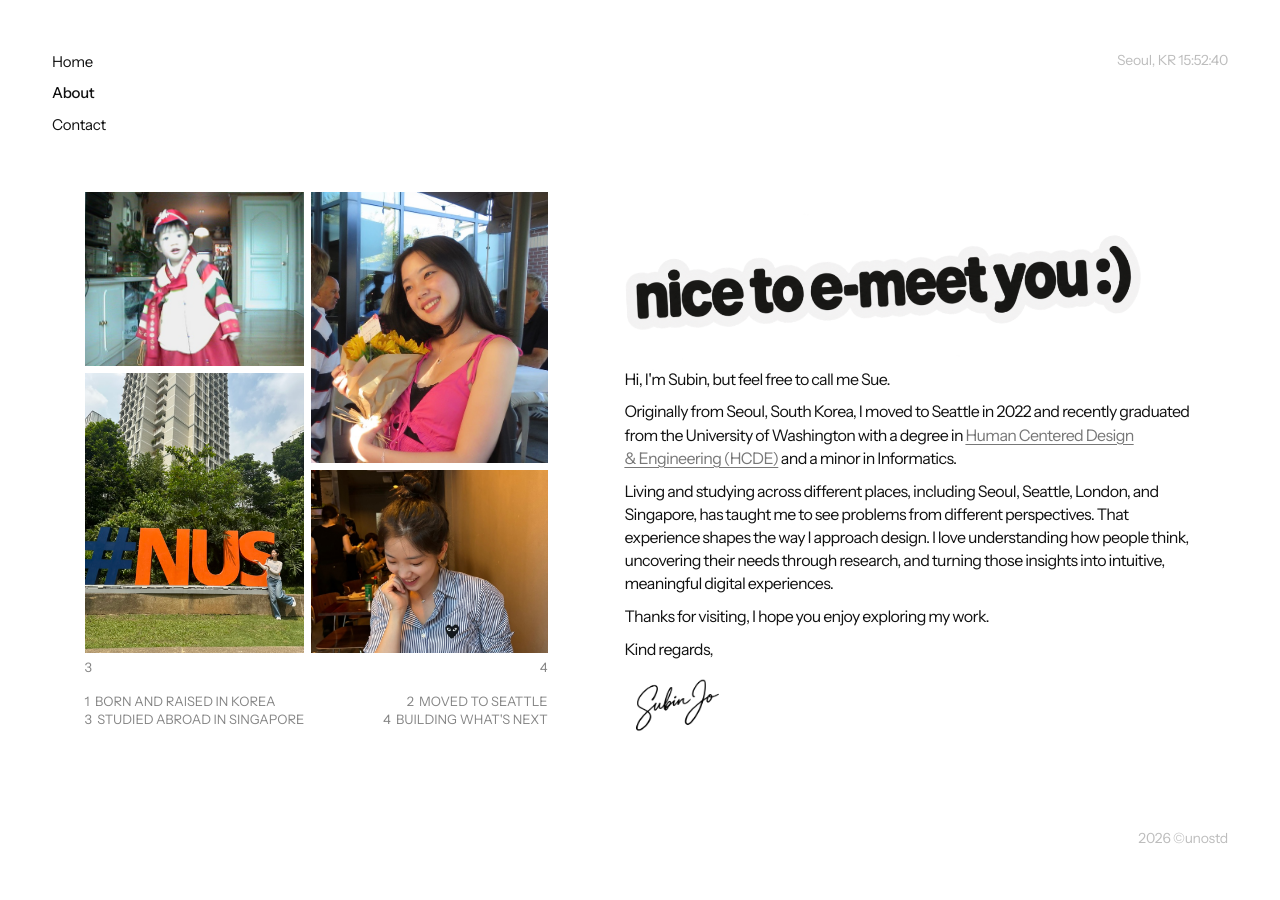
==== commit c71d16a0: "Fix about single-viewport layout, footer alignment, and home spacing. Match home chrome on about wit" ====
--- a/about-me/index.html
+++ b/about-me/index.html
@@ -12,11 +12,62 @@
       href="https://fonts.googleapis.com/css2?family=Caveat:wght@500;600&family=Instrument+Sans:wght@300;400;500&family=Instrument+Serif:ital@0;1&family=Reddit+Mono:wght@300;400;500&display=swap"
       rel="stylesheet"
     />
-    <link rel="stylesheet" href="/styles.css?v=202611110049" />
+    <link rel="stylesheet" href="/styles.css?v=202611110054" />
     <style>
       .about-page .about-greeting {
         animation: none !important;
         transform: rotate(-3deg) !important;
+      }
+
+      html:has(body.about-page.home-page) {
+        overflow: hidden;
+        height: 100%;
+      }
+
+      body.about-page.home-page {
+        overflow: hidden;
+        height: 100svh;
+      }
+
+      @media (min-width: 961px) {
+        body.about-page.home-page {
+          --home-edge-inline: clamp(28px, 4.2vw, 52px);
+        }
+
+        body.about-page.home-page .home-layout {
+          padding-left: var(--home-edge-inline) !important;
+          padding-right: var(--home-edge-inline) !important;
+        }
+
+        body.about-page.home-page .home-sidebar {
+          left: var(--home-edge-inline) !important;
+        }
+
+        body.about-page.home-page .home-clock {
+          right: var(--home-edge-inline) !important;
+          text-align: right !important;
+        }
+
+        body.about-page.home-page .home-main {
+          align-items: stretch !important;
+        }
+
+        body.about-page.home-page .home-main-inner {
+          width: 100% !important;
+          max-width: none !important;
+          align-items: stretch !important;
+        }
+
+        body.about-page.home-page .about-home-footer {
+          align-self: stretch !important;
+          width: 100% !important;
+          justify-content: flex-end !important;
+          padding-right: 0 !important;
+        }
+
+        body.about-page.home-page .about-home-footer p {
+          text-align: right !important;
+        }
       }
     </style>
   </head>
@@ -145,15 +196,15 @@
 
         </article>
       </section>
-
-      <footer class="home-footer">
-        <p>2026 ©unostd</p>
-      </footer>
         </div>
+
+        <footer class="home-footer about-home-footer">
+          <p>2026 ©unostd</p>
+        </footer>
         </div>
       </main>
     </div>
 
-    <script src="/script.js?v=202611110049"></script>
+    <script src="/script.js?v=202611110054"></script>
   </body>
 </html>
--- a/styles.css
+++ b/styles.css
@@ -2838,14 +2838,160 @@
   animation: page-rise 720ms cubic-bezier(0.22, 1, 0.36, 1) both;
 }
 
-.about-page.home-page .about-shell {
-  min-height: 0;
-  flex: 1;
-  padding: 0 0 clamp(28px, 4vw, 56px);
+.about-page.home-page {
+  overflow: hidden;
+  height: 100svh;
+}
+
+.about-page.home-page .home-layout {
+  box-sizing: border-box;
+  display: flex;
+  flex-direction: column;
+  height: 100svh;
+  min-height: 100svh;
+  max-height: 100svh;
+  overflow: hidden;
 }
 
 .about-page.home-page .home-main {
   width: 100%;
+  flex: 1;
+  min-height: 0;
+  align-items: stretch;
+}
+
+.about-page.home-page .home-main-inner {
+  box-sizing: border-box;
+  display: flex;
+  flex: 1;
+  flex-direction: column;
+  min-height: 0;
+  max-width: none;
+  width: 100%;
+  align-items: stretch;
+}
+
+.about-page.home-page .home-topbar {
+  flex-shrink: 0;
+  margin-bottom: 0;
+  min-height: clamp(28px, 4vw, 56px);
+}
+
+.about-page.home-page .about-shell {
+  --about-fit-scale: min(
+    1,
+    calc((100svh - 210px) / 800),
+    calc((100vw - 240px) / 1080)
+  );
+  display: flex;
+  flex: 1;
+  flex-direction: column;
+  align-items: center;
+  justify-content: center;
+  width: 100%;
+  min-height: 0;
+  padding: 0;
+  overflow: hidden;
+}
+
+.about-page.home-page .about-content {
+  box-sizing: border-box;
+  flex: 0 1 auto;
+  width: var(--about-body-width);
+  max-width: calc(100vw - 48px);
+  max-height: 100%;
+  margin: 0 auto;
+  padding-top: 0;
+  align-items: center;
+  align-content: center;
+  justify-content: center;
+  justify-items: center;
+  overflow: hidden;
+  zoom: var(--about-fit-scale);
+}
+
+@supports not (zoom: 1) {
+  .about-page.home-page .about-content {
+    transform: scale(var(--about-fit-scale));
+    transform-origin: center center;
+  }
+}
+
+.about-page.home-page .about-collage {
+  justify-content: center;
+  justify-self: center;
+}
+
+.about-page.home-page .about-letter {
+  align-self: center;
+  justify-self: center;
+}
+
+.about-page.home-page .about-title {
+  margin-top: clamp(20px, 3.5vh, 40px);
+}
+
+.about-page.home-page .about-letter p {
+  margin-block: clamp(0.35em, 1.1vh, 0.6em);
+}
+
+.about-page.home-page .home-main-inner > .about-home-footer,
+.about-page.home-page .home-main-inner > .home-footer {
+  flex-shrink: 0;
+  box-sizing: border-box;
+  width: 100%;
+  max-width: none;
+  margin: 0;
+  margin-top: auto;
+  padding: clamp(6px, 1.2vh, 14px) 0 0;
+  justify-content: flex-end;
+}
+
+.about-page.home-page .home-main-inner > .about-home-footer p,
+.about-page.home-page .home-main-inner > .home-footer p {
+  text-align: right;
+}
+
+@media (min-width: 961px) {
+  .about-page.home-page .home-main-inner {
+    align-items: stretch;
+  }
+
+  .about-page.home-page .home-main-inner > .about-home-footer,
+  .about-page.home-page .home-main-inner > .home-footer {
+    align-self: stretch;
+    padding-right: 0;
+  }
+}
+
+@media (max-width: 900px) {
+  .about-page.home-page .about-content {
+    grid-template-columns: 1fr;
+    gap: clamp(20px, 3vh, 36px);
+    width: min(var(--about-body-width), calc(100vw - 40px));
+    max-width: 100%;
+  }
+
+  .about-page.home-page .about-shell {
+    --about-fit-scale: min(
+      1,
+      calc((100svh - 200px) / 920),
+      calc((100vw - 48px) / 520)
+    );
+  }
+}
+
+@media (max-width: 960px) {
+  .about-page.home-page .home-layout {
+    height: 100svh;
+    max-height: 100svh;
+    overflow: hidden;
+    padding-bottom: clamp(20px, 4vw, 32px);
+  }
+
+  .about-page.home-page .home-main {
+    min-height: 0;
+  }
 }
 
 .history-page {
@@ -3000,7 +3146,7 @@
   display: grid;
   grid-template-columns: 463px 571px;
   gap: clamp(54px, 6vw, 86px);
-  align-items: end;
+  align-items: center;
   align-content: center;
   justify-content: center;
   align-self: center;
@@ -3455,6 +3601,15 @@
     justify-items: center;
   }
 
+  .about-page.home-page .about-content {
+    grid-template-columns: min(420px, 42vw) min(520px, 48vw);
+    gap: clamp(28px, 4vw, 56px);
+    align-items: center;
+    justify-items: center;
+    width: max-content;
+    max-width: calc(100vw - 48px);
+  }
+
   .about-collage {
     max-width: 620px;
     margin: 0 auto;
@@ -5085,7 +5240,7 @@
 .home-topbar {
   width: 100%;
   min-height: 1.25rem;
-  margin-bottom: clamp(28px, 5.5vh, 64px);
+  margin-bottom: clamp(8px, 1.8vh, 24px);
   pointer-events: none;
 }
 
@@ -5151,6 +5306,58 @@
   to {
     opacity: 1;
     transform: translateY(0);
+  }
+}
+
+@media (prefers-reduced-motion: no-preference) {
+  .about-page.home-page .about-shell {
+    animation: none;
+  }
+
+  .about-intro--enter .about-collage,
+  .about-intro--enter .about-title,
+  .about-intro--enter .about-letter > p,
+  .about-intro--enter .about-signature,
+  .about-page.home-page .home-main-inner:has(.about-intro--enter) > .about-home-footer,
+  .about-page.home-page .home-main-inner:has(.about-intro--enter) > .home-footer {
+    animation: home-intro-rise 700ms cubic-bezier(0.22, 1, 0.36, 1) both;
+  }
+
+  .about-intro--enter .about-collage {
+    animation-delay: 0ms;
+  }
+
+  .about-intro--enter .about-title {
+    animation-delay: 90ms;
+  }
+
+  .about-intro--enter .about-letter > p:nth-child(2) {
+    animation-delay: 160ms;
+  }
+
+  .about-intro--enter .about-letter > p:nth-child(3) {
+    animation-delay: 200ms;
+  }
+
+  .about-intro--enter .about-letter > p:nth-child(4) {
+    animation-delay: 240ms;
+  }
+
+  .about-intro--enter .about-letter > p:nth-child(5) {
+    animation-delay: 280ms;
+  }
+
+  .about-intro--enter .about-letter > p:nth-child(6) {
+    animation-delay: 320ms;
+  }
+
+  .about-intro--enter .about-signature {
+    animation-delay: 360ms;
+  }
+
+  .about-page.home-page .home-main-inner:has(.about-intro--enter) > .about-home-footer,
+  .about-page.home-page .home-main-inner:has(.about-intro--enter) > .home-footer {
+    animation-delay: 420ms;
   }
 }
 
@@ -5425,7 +5632,7 @@
   row-gap: var(--home-work-gap);
   width: 100%;
   max-width: 100%;
-  margin: clamp(24px, 4vh, 40px) auto 0;
+  margin: clamp(10px, 1.8vh, 22px) auto 0;
 }
 
 @media (min-width: 961px) {
@@ -5460,7 +5667,7 @@
     box-sizing: border-box;
     width: 100%;
     max-width: none;
-    margin: clamp(24px, 4vh, 40px) 0 0;
+    margin: clamp(10px, 1.8vh, 22px) 0 0;
     padding: 0;
   }
 
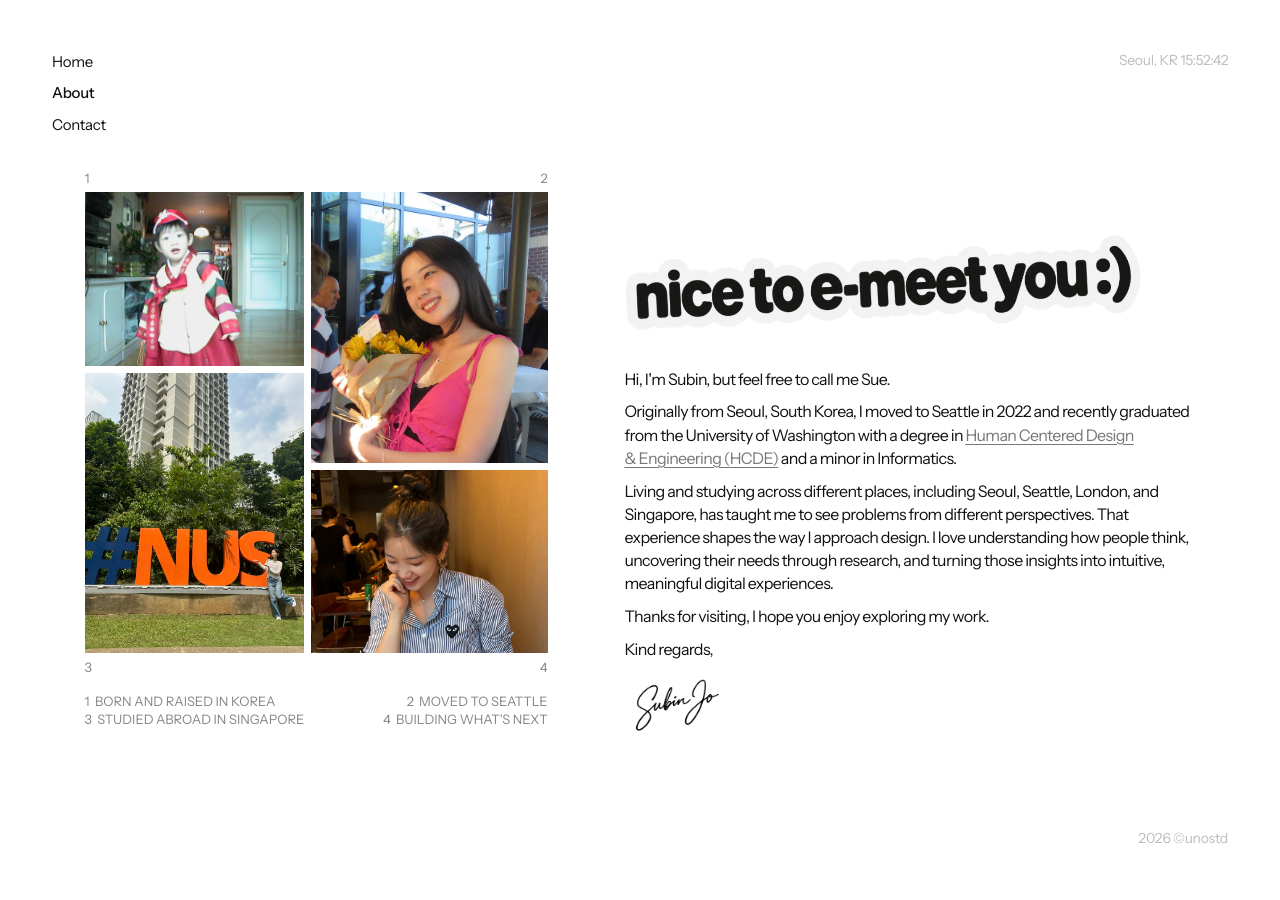
==== commit e312312b: "Show about collage numbers 1–2; ease home vertical spacing. Allow collage overflow for top photo lab" ====
--- a/about-me/index.html
+++ b/about-me/index.html
@@ -12,7 +12,7 @@
       href="https://fonts.googleapis.com/css2?family=Caveat:wght@500;600&family=Instrument+Sans:wght@300;400;500&family=Instrument+Serif:ital@0;1&family=Reddit+Mono:wght@300;400;500&display=swap"
       rel="stylesheet"
     />
-    <link rel="stylesheet" href="/styles.css?v=202611110054" />
+    <link rel="stylesheet" href="/styles.css?v=202611110055" />
     <style>
       .about-page .about-greeting {
         animation: none !important;
@@ -205,6 +205,6 @@
       </main>
     </div>
 
-    <script src="/script.js?v=202611110054"></script>
+    <script src="/script.js?v=202611110055"></script>
   </body>
 </html>
--- a/styles.css
+++ b/styles.css
@@ -2891,7 +2891,7 @@
   width: 100%;
   min-height: 0;
   padding: 0;
-  overflow: hidden;
+  overflow: visible;
 }
 
 .about-page.home-page .about-content {
@@ -2906,8 +2906,14 @@
   align-content: center;
   justify-content: center;
   justify-items: center;
-  overflow: hidden;
+  overflow: visible;
   zoom: var(--about-fit-scale);
+}
+
+.about-page.home-page .about-collage {
+  overflow: visible;
+  padding-top: 22px;
+  margin-top: -22px;
 }
 
 @supports not (zoom: 1) {
@@ -5240,7 +5246,7 @@
 .home-topbar {
   width: 100%;
   min-height: 1.25rem;
-  margin-bottom: clamp(8px, 1.8vh, 24px);
+  margin-bottom: clamp(14px, 2.6vh, 34px);
   pointer-events: none;
 }
 
@@ -5500,6 +5506,7 @@
   flex-direction: column;
   align-items: center;
   gap: 16px;
+  margin-bottom: clamp(4px, 1vh, 10px);
 }
 
 .home-cta {
@@ -5632,7 +5639,7 @@
   row-gap: var(--home-work-gap);
   width: 100%;
   max-width: 100%;
-  margin: clamp(10px, 1.8vh, 22px) auto 0;
+  margin: clamp(18px, 3.2vh, 34px) auto 0;
 }
 
 @media (min-width: 961px) {
@@ -5667,12 +5674,18 @@
     box-sizing: border-box;
     width: 100%;
     max-width: none;
-    margin: clamp(10px, 1.8vh, 22px) 0 0;
+    margin: clamp(18px, 3.2vh, 34px) 0 0;
     padding: 0;
   }
 
   .home-page .home-work-media {
     aspect-ratio: 16 / 10;
+  }
+}
+
+@media (min-width: 961px) {
+  .home-page:not(.about-page) .home-layout {
+    padding-top: clamp(34px, 4.8vw, 62px);
   }
 }
 
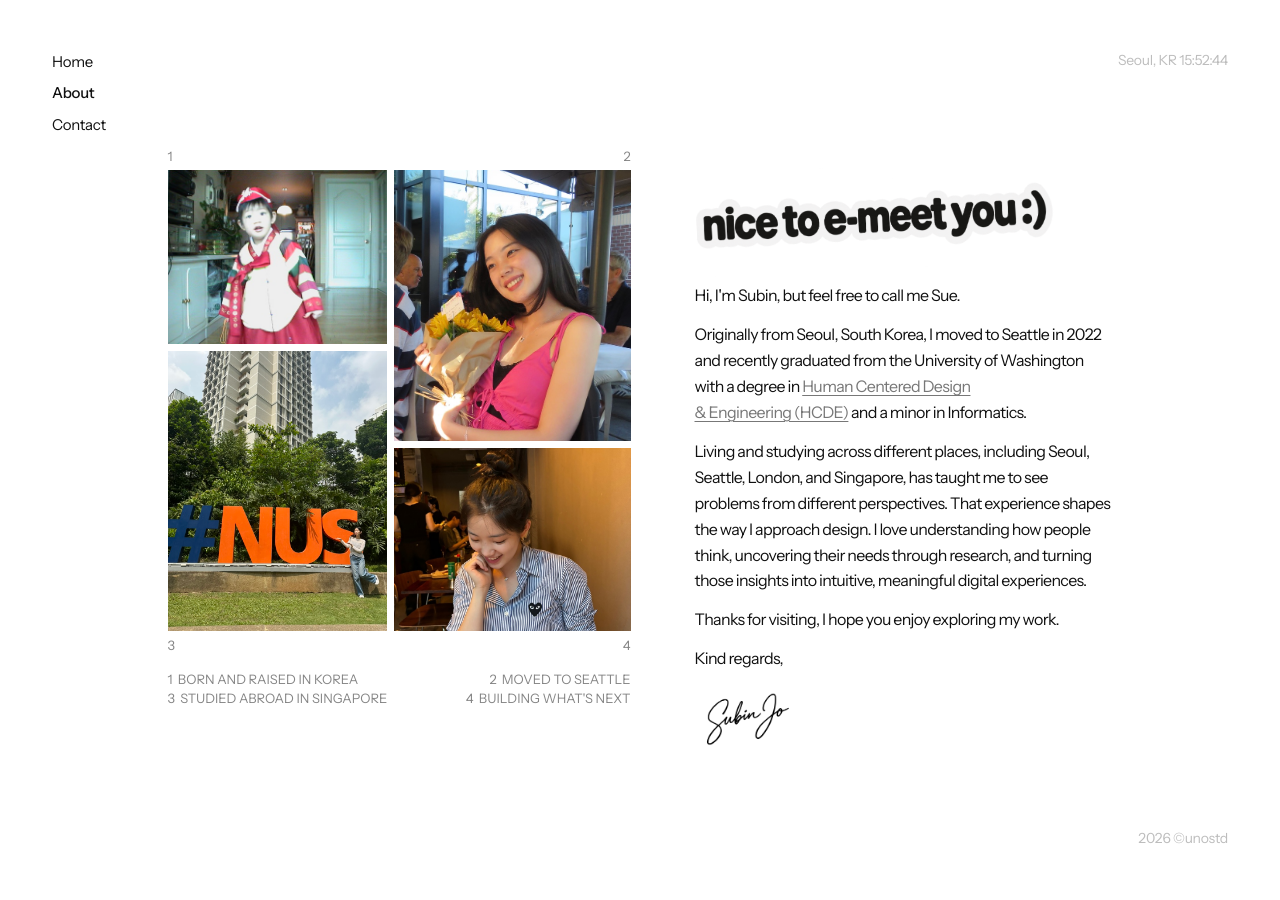
==== commit a376ecc6: "Narrow about letter column and top-align greeting with collage. Co-authored-by: Cursor <cursoragent@" ====
--- a/about-me/index.html
+++ b/about-me/index.html
@@ -12,7 +12,7 @@
       href="https://fonts.googleapis.com/css2?family=Caveat:wght@500;600&family=Instrument+Sans:wght@300;400;500&family=Instrument+Serif:ital@0;1&family=Reddit+Mono:wght@300;400;500&display=swap"
       rel="stylesheet"
     />
-    <link rel="stylesheet" href="/styles.css?v=202611110055" />
+    <link rel="stylesheet" href="/styles.css?v=202611110056" />
     <style>
       .about-page .about-greeting {
         animation: none !important;
@@ -205,6 +205,6 @@
       </main>
     </div>
 
-    <script src="/script.js?v=202611110055"></script>
+    <script src="/script.js?v=202611110056"></script>
   </body>
 </html>
--- a/styles.css
+++ b/styles.css
@@ -2928,17 +2928,37 @@
   justify-self: center;
 }
 
+.about-page.home-page .about-content {
+  --about-letter-width: 418px;
+  width: max-content;
+  max-width: calc(100vw - 48px);
+  grid-template-columns: 463px var(--about-letter-width);
+  gap: clamp(44px, 5vw, 72px);
+  align-items: start;
+  align-content: start;
+}
+
 .about-page.home-page .about-letter {
-  align-self: center;
-  justify-self: center;
+  align-self: start;
+  justify-self: start;
+  width: 100%;
+  max-width: var(--about-letter-width);
+  min-height: 461px;
+  line-height: 1.62;
+  box-sizing: border-box;
 }
 
 .about-page.home-page .about-title {
-  margin-top: clamp(20px, 3.5vh, 40px);
+  margin: 0 0 6px;
+}
+
+.about-page.home-page .about-greeting {
+  width: min(100%, 360px);
+  margin-bottom: -12px;
 }
 
 .about-page.home-page .about-letter p {
-  margin-block: clamp(0.35em, 1.1vh, 0.6em);
+  margin-block: clamp(0.5em, 1.5vh, 0.82em);
 }
 
 .about-page.home-page .home-main-inner > .about-home-footer,
@@ -3608,10 +3628,11 @@
   }
 
   .about-page.home-page .about-content {
-    grid-template-columns: min(420px, 42vw) min(520px, 48vw);
+    --about-letter-width: min(400px, 40vw);
+    grid-template-columns: min(420px, 42vw) var(--about-letter-width);
     gap: clamp(28px, 4vw, 56px);
-    align-items: center;
-    justify-items: center;
+    align-items: start;
+    justify-items: start;
     width: max-content;
     max-width: calc(100vw - 48px);
   }
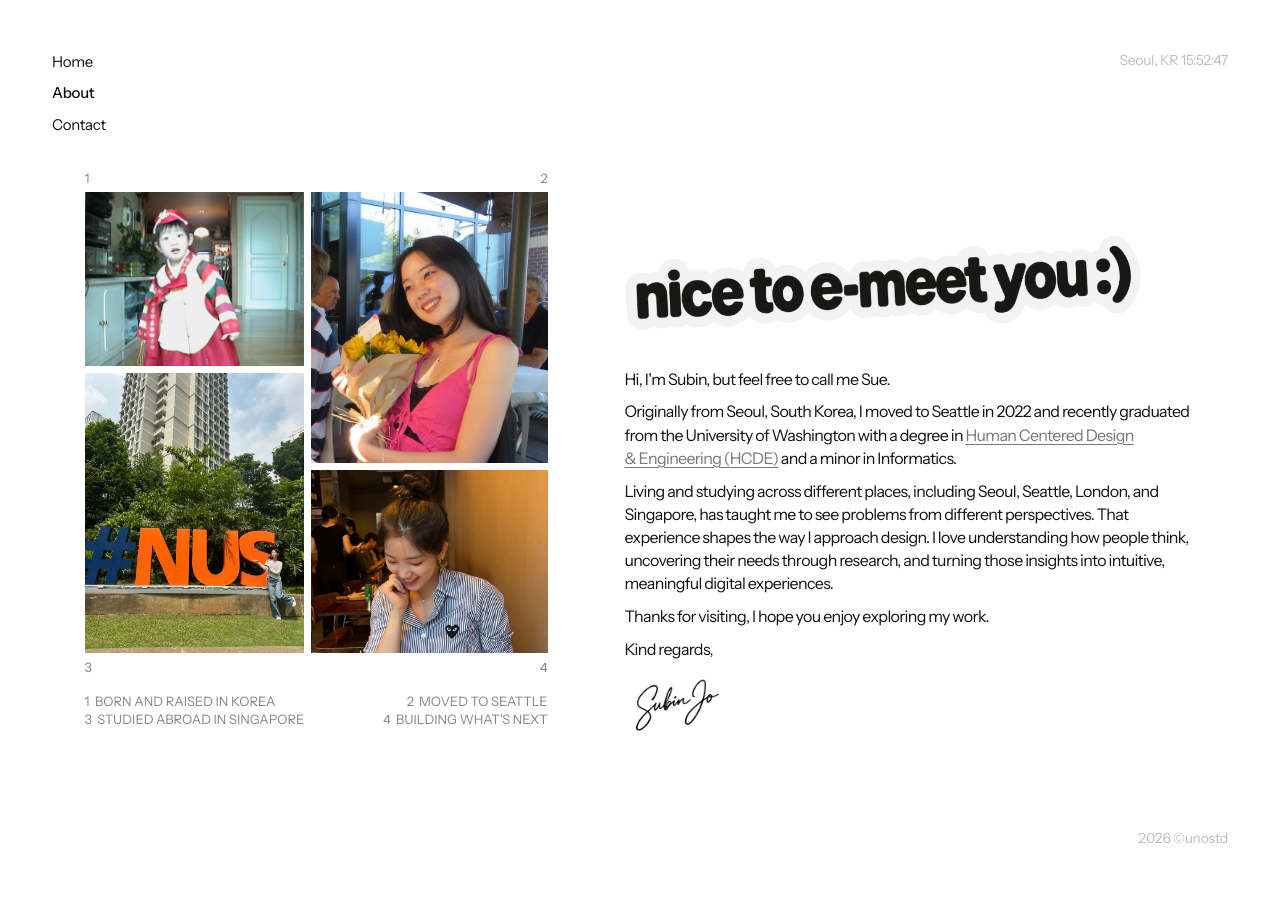
==== commit f1742590: "Revert "Narrow about letter column and top-align greeting with collage." This reverts commit a376ecc" ====
--- a/about-me/index.html
+++ b/about-me/index.html
@@ -12,7 +12,7 @@
       href="https://fonts.googleapis.com/css2?family=Caveat:wght@500;600&family=Instrument+Sans:wght@300;400;500&family=Instrument+Serif:ital@0;1&family=Reddit+Mono:wght@300;400;500&display=swap"
       rel="stylesheet"
     />
-    <link rel="stylesheet" href="/styles.css?v=202611110056" />
+    <link rel="stylesheet" href="/styles.css?v=202611110055" />
     <style>
       .about-page .about-greeting {
         animation: none !important;
@@ -205,6 +205,6 @@
       </main>
     </div>
 
-    <script src="/script.js?v=202611110056"></script>
+    <script src="/script.js?v=202611110055"></script>
   </body>
 </html>
--- a/styles.css
+++ b/styles.css
@@ -2928,37 +2928,17 @@
   justify-self: center;
 }
 
-.about-page.home-page .about-content {
-  --about-letter-width: 418px;
-  width: max-content;
-  max-width: calc(100vw - 48px);
-  grid-template-columns: 463px var(--about-letter-width);
-  gap: clamp(44px, 5vw, 72px);
-  align-items: start;
-  align-content: start;
-}
-
 .about-page.home-page .about-letter {
-  align-self: start;
-  justify-self: start;
-  width: 100%;
-  max-width: var(--about-letter-width);
-  min-height: 461px;
-  line-height: 1.62;
-  box-sizing: border-box;
+  align-self: center;
+  justify-self: center;
 }
 
 .about-page.home-page .about-title {
-  margin: 0 0 6px;
-}
-
-.about-page.home-page .about-greeting {
-  width: min(100%, 360px);
-  margin-bottom: -12px;
+  margin-top: clamp(20px, 3.5vh, 40px);
 }
 
 .about-page.home-page .about-letter p {
-  margin-block: clamp(0.5em, 1.5vh, 0.82em);
+  margin-block: clamp(0.35em, 1.1vh, 0.6em);
 }
 
 .about-page.home-page .home-main-inner > .about-home-footer,
@@ -3628,11 +3608,10 @@
   }
 
   .about-page.home-page .about-content {
-    --about-letter-width: min(400px, 40vw);
-    grid-template-columns: min(420px, 42vw) var(--about-letter-width);
+    grid-template-columns: min(420px, 42vw) min(520px, 48vw);
     gap: clamp(28px, 4vw, 56px);
-    align-items: start;
-    justify-items: start;
+    align-items: center;
+    justify-items: center;
     width: max-content;
     max-width: calc(100vw - 48px);
   }
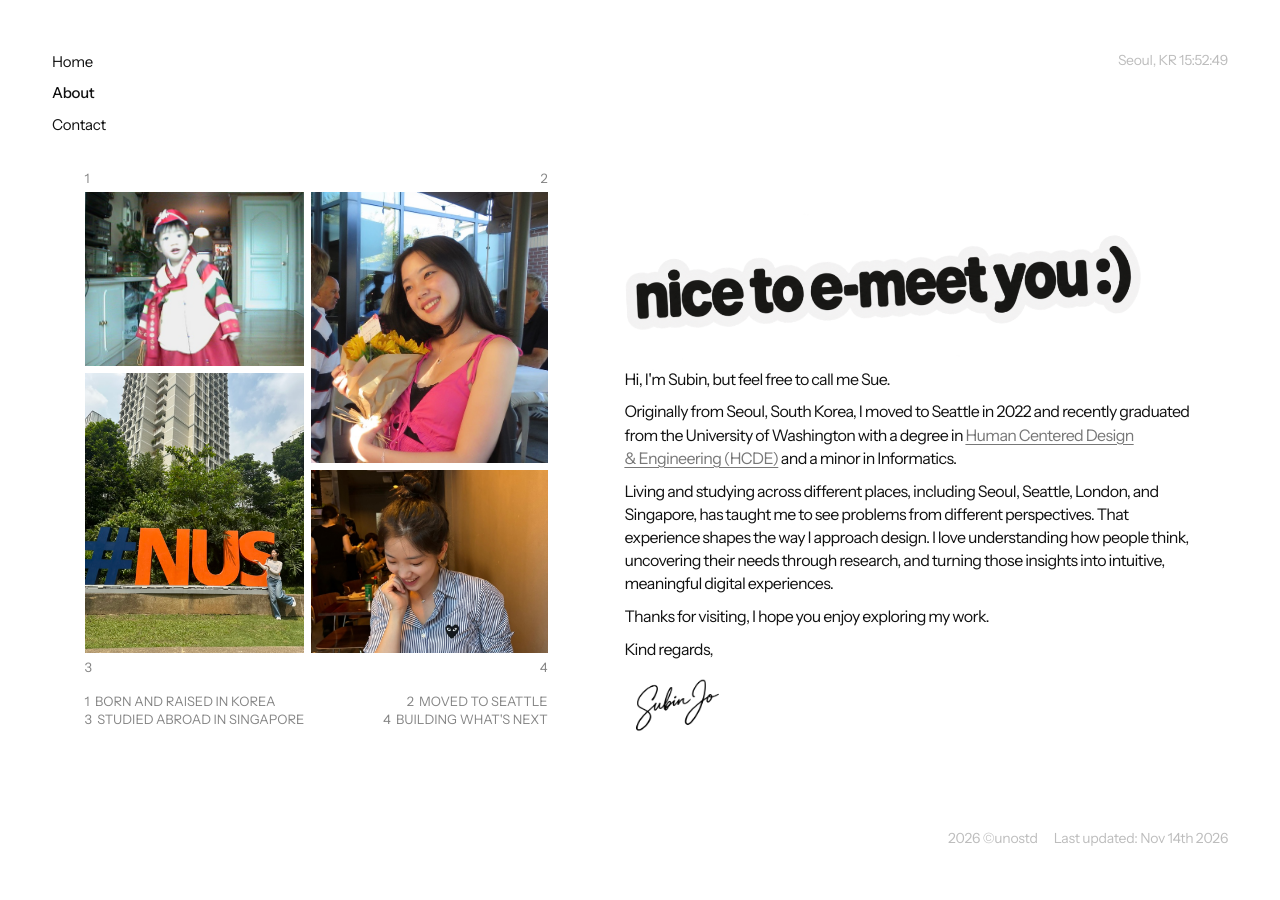
==== commit 7be92da2: "Clear the hero frame and tighten the case study footer. Drop the gray photo background, give Other p" ====
--- a/about-me/index.html
+++ b/about-me/index.html
@@ -12,7 +12,7 @@
       href="https://fonts.googleapis.com/css2?family=Caveat:wght@500;600&family=Instrument+Sans:wght@300;400;500&family=Instrument+Serif:ital@0;1&family=Reddit+Mono:wght@300;400;500&display=swap"
       rel="stylesheet"
     />
-    <link rel="stylesheet" href="/styles.css?v=202611110055" />
+    <link rel="stylesheet" href="/styles.css?v=202611142157" />
     <style>
       .about-page .about-greeting {
         animation: none !important;
@@ -199,7 +199,7 @@
         </div>
 
         <footer class="home-footer about-home-footer">
-          <p>2026 ©unostd</p>
+          <p>2026 ©unostd<span class="home-footer-updated">Last updated: Nov 14th 2026</span></p>
         </footer>
         </div>
       </main>
--- a/styles.css
+++ b/styles.css
@@ -74,7 +74,7 @@
 .case-study-shell {
   width: 100%;
   min-height: 100svh;
-  padding: 0 0 18px;
+  padding: 0;
   color: var(--ink);
   font-family: var(--sans);
   font-size: 16px;
@@ -112,13 +112,13 @@
 }
 
 .case-study-hero {
+  --case-nav-top: clamp(28px, 4vw, 56px);
+  --case-nav-item: calc(15px * 1.35);
+  --case-nav-gap: 10px;
   position: relative;
   min-height: auto;
-  padding: 150px var(--page-gutter) 0 calc(var(--page-gutter) + var(--case-nav-space));
-  display: grid;
-  grid-template-columns: 1fr;
-  align-items: center;
-  justify-items: center;
+  padding: calc(var(--case-nav-top) + var(--case-nav-item) + var(--case-nav-gap)) 0 8px;
+  display: block;
 }
 
 .case-nav-back,
@@ -261,24 +261,21 @@
 }
 
 .case-hero-content {
-  grid-column: 1;
-  width: min(1260px, calc(100vw - (var(--page-gutter) * 2) - var(--case-nav-space)));
+  width: min(698px, calc(100vw - 48px));
   margin: 0 auto;
-  display: grid;
-  grid-template-columns: minmax(360px, 0.9fr) minmax(420px, 1.1fr);
-  gap: 72px;
-  align-items: center;
-  align-self: center;
-  transform: translateX(-50px);
+  display: flex;
+  flex-direction: column;
+  align-items: stretch;
+  gap: 36px;
 }
 
 .case-hero-copy {
-  width: min(560px, 100%);
+  width: 100%;
   color: var(--ink);
 }
 
 .case-award {
-  margin: 0 0 30px;
+  margin: 0 0 18px;
   color: var(--ink);
   font-family: var(--sans);
   font-size: 16px;
@@ -407,18 +404,19 @@
 
 .case-award-pill {
   display: inline-flex;
-  height: 24px;
+  height: 22px;
   margin-right: 8px;
-  padding: 0 11px;
-  border: 1px solid var(--ink);
-  border-radius: 999px;
-  background: #fff;
-  color: var(--ink);
+  padding: 0 8px;
+  border: 0;
+  border-radius: 4px;
+  background: #f2f2f2;
+  color: #6a6a6a;
   align-items: center;
   justify-content: center;
   font-family: var(--sans);
   font-size: 11px;
-  font-weight: 400;
+  font-weight: 500;
+  letter-spacing: 0.02em;
   line-height: 1;
   text-align: center;
   text-transform: uppercase;
@@ -427,14 +425,14 @@
 }
 
 .case-hero-copy h1 {
-  margin: 0 0 30px;
+  margin: 0 0 10px;
   color: var(--ink);
-  font-family: var(--serif);
-  font-size: 51px;
+  font-family: var(--sans);
+  font-size: 28px;
   font-style: normal;
-  font-weight: 400;
+  font-weight: 700;
   letter-spacing: -0.03em;
-  line-height: 0.95;
+  line-height: 1.15;
 }
 
 .case-title-effect .char {
@@ -462,69 +460,73 @@
 }
 
 .case-deck {
-  width: min(620px, 100%);
-  max-width: 620px;
-  margin: 0 0 30px;
+  width: 100%;
+  max-width: none;
+  margin: 0;
   color: var(--ink);
   font-family: var(--sans);
   font-size: 16px;
   font-weight: 400;
-  line-height: 1.35;
-  text-wrap: balance;
+  letter-spacing: -0.015em;
+  line-height: 1.45;
+  text-wrap: pretty;
 }
 
 .case-facts {
-  width: min(620px, 100%);
-  display: grid;
-  grid-template-columns: repeat(2, minmax(0, 1fr));
-  column-gap: 64px;
-  row-gap: 30px;
-  margin: 0;
+  width: max-content;
+  max-width: 100%;
+  display: flex;
+  flex-direction: column;
+  gap: 12px;
+  margin: 28px 0 0;
 }
 
 .case-facts div {
   min-width: 0;
+  display: grid;
+  grid-template-columns: 112px minmax(0, max-content);
+  column-gap: 28px;
+  align-items: start;
 }
 
 .case-facts dt {
-  margin: 0 0 30px;
-  color: #ababab;
-  font-family: var(--sans);
-  font-size: 14px;
-  font-weight: 500;
-  line-height: 1.25;
-  text-transform: uppercase;
+  margin: 0;
+  color: #9a9a9a;
+  font-family: var(--sans);
+  font-size: 15px;
+  font-weight: 400;
+  line-height: 1.4;
+  text-transform: none;
 }
 
 .case-facts dd {
   margin: 0;
   color: var(--ink);
   font-family: var(--sans);
-  font-size: 16px;
-  font-weight: 400;
-  line-height: 1.35;
+  font-size: 15px;
+  font-weight: 400;
+  line-height: 1.4;
 }
 
 .case-hero-media {
-  min-width: 0;
+  width: 100%;
+  aspect-ratio: 16 / 10;
+  border-radius: 20px;
+  overflow: hidden;
   display: flex;
   align-items: center;
   justify-content: center;
-}
-
-.case-hero-media img {
-  width: min(100%, 560px);
-  max-height: 60vh;
+  background: transparent;
+}
+
+.case-hero-media img,
+.ea-hero-media img {
+  width: 100%;
+  height: 100%;
+  max-width: none;
+  max-height: none;
   object-fit: contain;
-}
-
-.ea-hero-media img {
-  width: min(100%, 380px);
-  max-height: clamp(500px, 64vh, 640px);
-}
-
-.milestone-hero-media img {
-  width: min(100%, 600px);
+  border-radius: 0;
 }
 
 .case-study-section {
@@ -542,29 +544,24 @@
 
 .ea-case-page .case-study-hero {
   min-height: auto;
-  padding-top: 150px;
-  padding-bottom: 0;
-  align-items: center;
+  padding-bottom: 8px;
 }
 
 .ea-case-page .case-hero-content {
-  width: min(1080px, calc(100vw - (var(--page-gutter) * 2) - var(--case-nav-space)));
-  grid-template-columns: minmax(360px, 0.95fr) minmax(340px, 0.75fr);
-  gap: 44px;
-  align-items: center;
-  justify-content: center;
+  width: min(698px, calc(100vw - 48px));
+  margin-inline: auto;
 }
 
 .case-study-section h2 {
   max-width: 100%;
   margin: 0;
   color: var(--ink);
-  font-family: var(--serif);
+  font-family: var(--sans);
   font-size: 26px;
   font-style: normal;
-  font-weight: 400;
-  line-height: 1.15;
-  letter-spacing: 0;
+  font-weight: 700;
+  line-height: 1.2;
+  letter-spacing: -0.03em;
   text-wrap: balance;
 }
 
@@ -1827,17 +1824,18 @@
 }
 
 .ea-problem-section .ea-hmw-title {
-  width: min(1040px, calc(100vw - 96px));
-  max-width: none;
-  text-wrap: normal;
+  width: 100%;
+  max-width: 100%;
+  text-wrap: balance;
 }
 
 .case-section-image.ea-problem-image {
-  width: min(560px, 100%);
+  width: 100%;
+  max-width: 100%;
   margin: 25px auto;
   border: 0;
   background: transparent;
-  overflow: visible;
+  overflow: hidden;
 }
 
 .ea-problem-section strong {
@@ -1910,12 +1908,12 @@
 .ea-research-block h3 {
   margin: 0 0 25px;
   color: var(--ink);
-  font-family: var(--serif);
+  font-family: var(--sans);
   font-size: 26px;
   font-style: normal;
-  font-weight: 400;
-  line-height: 1.15;
-  letter-spacing: 0;
+  font-weight: 700;
+  line-height: 1.2;
+  letter-spacing: -0.03em;
   text-wrap: balance;
 }
 
@@ -3693,9 +3691,10 @@
 
 @media (max-width: 1180px) {
   .case-study-hero {
-    grid-template-columns: 1fr;
-    row-gap: 42px;
-    padding: 124px var(--page-gutter) 92px;
+    --case-nav-top: clamp(20px, 3vw, 32px);
+    --case-nav-item: calc(14px * 1.35);
+    --case-nav-gap: 8px;
+    padding-bottom: 8px;
   }
 
   .section-index {
@@ -3722,55 +3721,10 @@
     font-size: 14px;
   }
 
-  .case-hero-content {
-    grid-column: 1;
-    width: min(760px, calc(100vw - (var(--page-gutter) * 2)));
-    grid-template-columns: 1fr;
-    gap: 56px;
-    justify-items: center;
-    transform: none;
-  }
-
-  .case-hero-media {
-    width: 100%;
-    justify-content: center;
-    order: -1;
-  }
-
-  .case-hero-copy {
-    justify-self: center;
-    order: 1;
-    text-align: left;
-  }
-
-  .case-hero-media img {
-    width: min(600px, 100%);
-    max-height: none;
-  }
-
-  .ea-hero-media img {
-    width: min(380px, 100%);
-    max-height: none;
-  }
-
+  .case-hero-content,
   .ea-case-page .case-hero-content {
-    width: min(760px, calc(100vw - (var(--page-gutter) * 2)));
-    grid-template-columns: 1fr;
-    gap: 56px;
-    justify-items: center;
-    transform: none;
-  }
-
-  .ea-case-page .case-hero-media {
-    width: 100%;
-    justify-content: center;
-    order: -1;
-  }
-
-  .ea-case-page .case-hero-copy {
-    justify-self: center;
-    order: 1;
-    text-align: left;
+    width: min(698px, calc(100vw - 48px));
+    gap: 32px;
   }
 
   .milestone-tdlr-section,
@@ -3822,11 +3776,29 @@
 
 @media (max-width: 680px) {
   .case-study-hero {
-    padding: 108px var(--page-gutter) 86px;
+    padding: 72px 0 8px;
+  }
+
+  .section-index {
+    position: relative;
+    top: auto;
+    left: auto;
+    width: min(698px, calc(100vw - 48px));
+    max-width: none;
+    margin: 0 auto 28px;
+    flex-direction: row;
+    flex-wrap: wrap;
+    gap: 6px 14px;
+  }
+
+  .case-hero-content,
+  .ea-case-page .case-hero-content {
+    width: min(698px, calc(100vw - 48px));
+    margin-inline: auto;
   }
 
   .case-award {
-    margin-bottom: 30px;
+    margin-bottom: 16px;
     font-size: 15px;
   }
 
@@ -3850,27 +3822,28 @@
   }
 
   .case-hero-copy h1 {
-    margin-bottom: 30px;
-    font-size: 50px;
+    margin-bottom: 8px;
+    font-size: 24px;
   }
 
   .case-deck {
-    margin-bottom: 30px;
+    margin-bottom: 0;
     font-size: 15px;
   }
 
   .case-facts {
-    grid-template-columns: 1fr;
-    row-gap: 30px;
-  }
-
-  .case-facts dt {
-    margin-bottom: 30px;
-    font-size: 13px;
-  }
-
+    gap: 10px;
+    margin-top: 22px;
+  }
+
+  .case-facts div {
+    grid-template-columns: 96px minmax(0, 1fr);
+    column-gap: 16px;
+  }
+
+  .case-facts dt,
   .case-facts dd {
-    font-size: 15px;
+    font-size: 14px;
   }
 
   .case-study-section {
@@ -4143,7 +4116,87 @@
   }
 }
 
-/* ─── Other Works Section ─────────────────────────── */
+/* ─── Other projects ─────────────────────────── */
+
+.case-more {
+  width: min(698px, calc(100vw - 48px));
+  margin: 56px auto 72px;
+}
+
+.case-more-label {
+  margin: 0 0 14px;
+  color: #9a9a9a;
+  font-family: var(--sans);
+  font-size: 15px;
+  font-weight: 400;
+  letter-spacing: -0.02em;
+  line-height: 1.3;
+}
+
+.case-more-row {
+  display: flex;
+  align-items: center;
+  justify-content: space-between;
+  gap: 24px;
+  padding-top: 16px;
+  border-top: 1px solid #e6e6e6;
+}
+
+.case-more-link {
+  display: inline-flex;
+  align-items: center;
+  gap: 8px;
+  min-width: 0;
+  color: #666666;
+  font-family: var(--sans);
+  font-size: 15px;
+  font-weight: 500;
+  letter-spacing: -0.02em;
+  line-height: 1.3;
+  text-decoration: none;
+}
+
+.case-more-link-next {
+  margin-left: auto;
+  text-align: right;
+}
+
+.case-more-arrow {
+  flex: 0 0 auto;
+  width: 15px;
+  height: 12px;
+  font-size: 0;
+  background-color: currentColor;
+  -webkit-mask: url("data:image/svg+xml,%3Csvg width='21' height='16' viewBox='0 0 21 16' fill='none' xmlns='http://www.w3.org/2000/svg'%3E%3Cpath d='M8.4 1.2L1.6 8L8.4 14.8M2 8H19' stroke='black' stroke-width='1.85' stroke-linecap='round' stroke-linejoin='round'/%3E%3C/svg%3E")
+    center / contain no-repeat;
+  mask: url("data:image/svg+xml,%3Csvg width='21' height='16' viewBox='0 0 21 16' fill='none' xmlns='http://www.w3.org/2000/svg'%3E%3Cpath d='M8.4 1.2L1.6 8L8.4 14.8M2 8H19' stroke='black' stroke-width='1.85' stroke-linecap='round' stroke-linejoin='round'/%3E%3C/svg%3E")
+    center / contain no-repeat;
+}
+
+.case-more-link-next .case-more-arrow {
+  transform: scaleX(-1);
+}
+
+.case-more-link:hover,
+.case-more-link:focus-visible {
+  color: #111111;
+  outline: none;
+}
+
+@media (max-width: 680px) {
+  .case-more {
+    margin-top: 40px;
+  }
+
+  .case-more-row {
+    gap: 12px;
+  }
+
+  .case-more-link {
+    gap: 6px;
+    font-size: 13px;
+  }
+}
 
 .other-works {
   width: min(698px, calc(100vw - 48px));
@@ -4152,10 +4205,10 @@
 
 .other-works h2 {
   margin: 0 0 34px;
-  font-family: var(--serif);
+  font-family: var(--sans);
   font-size: 26px;
-  font-weight: 400;
-  line-height: 1.15;
+  font-weight: 700;
+  line-height: 1.2;
   letter-spacing: -0.03em;
   color: var(--ink);
 }
@@ -5896,7 +5949,11 @@
   width: 100%;
   max-width: none;
   margin-top: 0;
-  padding: clamp(48px, 8vh, 72px) clamp(20px, 5vw, 72px) clamp(28px, 4vw, 56px);
+  padding: 0 clamp(20px, 5vw, 72px) 16px;
+}
+
+.home-footer-updated {
+  margin-left: 16px;
 }
 
 .about-shell .home-footer {
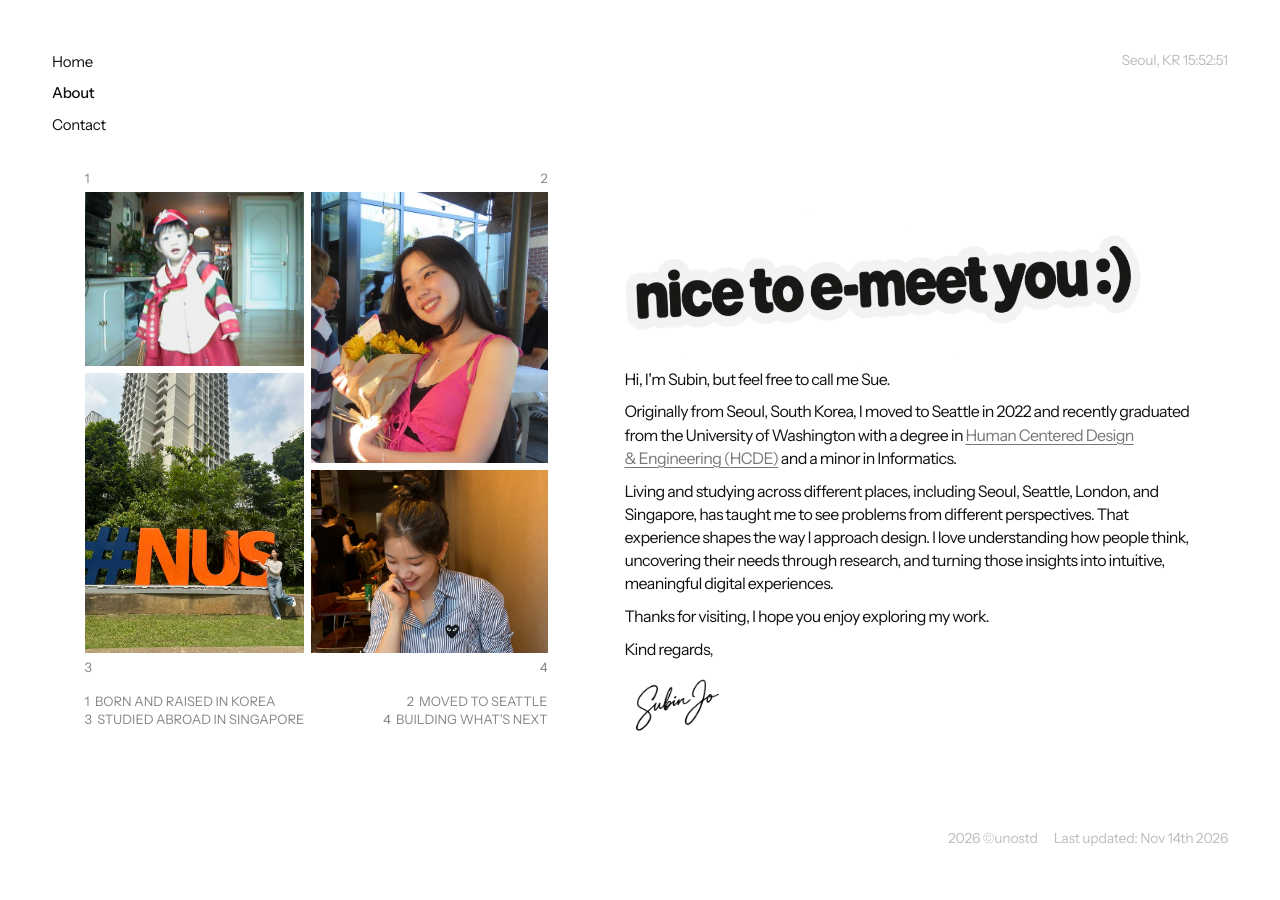
==== commit 52ccb78b: "Keep the about footer still and the hero facts on one line. Identifit team and Milestone timeline we" ====
--- a/about-me/index.html
+++ b/about-me/index.html
@@ -12,7 +12,7 @@
       href="https://fonts.googleapis.com/css2?family=Caveat:wght@500;600&family=Instrument+Sans:wght@300;400;500&family=Instrument+Serif:ital@0;1&family=Reddit+Mono:wght@300;400;500&display=swap"
       rel="stylesheet"
     />
-    <link rel="stylesheet" href="/styles.css?v=202611142157" />
+    <link rel="stylesheet" href="/styles.css?v=202611142206" />
     <style>
       .about-page .about-greeting {
         animation: none !important;
--- a/styles.css
+++ b/styles.css
@@ -5376,10 +5376,15 @@
   .about-intro--enter .about-collage,
   .about-intro--enter .about-title,
   .about-intro--enter .about-letter > p,
-  .about-intro--enter .about-signature,
-  .about-page.home-page .home-main-inner:has(.about-intro--enter) > .about-home-footer,
-  .about-page.home-page .home-main-inner:has(.about-intro--enter) > .home-footer {
+  .about-intro--enter .about-signature {
     animation: home-intro-rise 700ms cubic-bezier(0.22, 1, 0.36, 1) both;
+  }
+
+  .about-page.home-page .home-main-inner > .about-home-footer,
+  .about-page.home-page .home-main-inner > .home-footer {
+    animation: none;
+    opacity: 1;
+    transform: none;
   }
 
   .about-intro--enter .about-collage {
@@ -5412,11 +5417,6 @@
 
   .about-intro--enter .about-signature {
     animation-delay: 360ms;
-  }
-
-  .about-page.home-page .home-main-inner:has(.about-intro--enter) > .about-home-footer,
-  .about-page.home-page .home-main-inner:has(.about-intro--enter) > .home-footer {
-    animation-delay: 420ms;
   }
 }
 
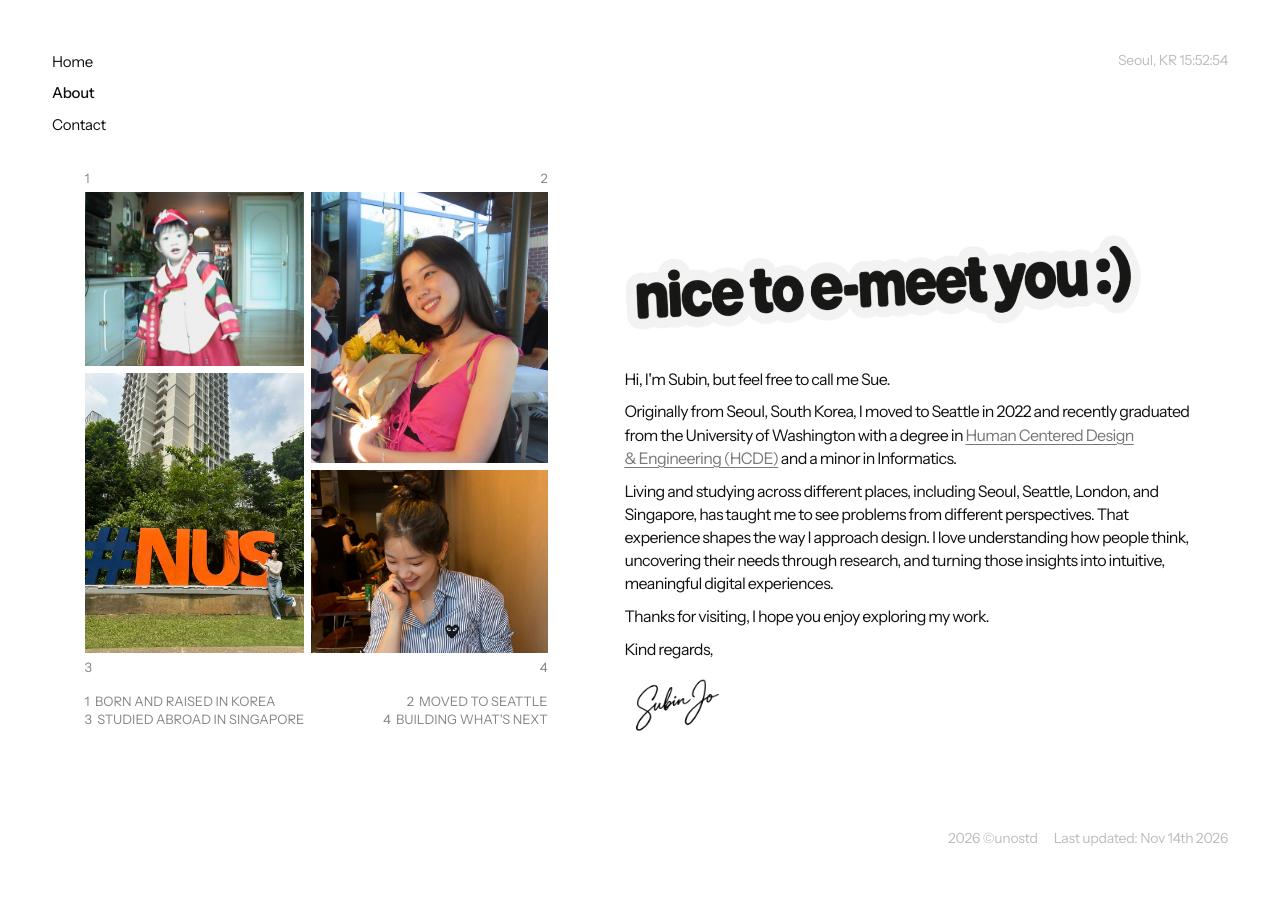
==== commit ae016985: "Drop .html from the about and case study URLs. Those pages live in folders again so the address is /" ====
--- a/about-me/index.html
+++ b/about-me/index.html
@@ -104,7 +104,7 @@
                   >
                 </li>
                 <li>
-                  <a class="home-sidebar-link is-muted" href="/resume/" target="_blank" rel="noreferrer">Resume</a>
+                  <a class="home-sidebar-link is-muted" href="/resume.html" target="_blank" rel="noreferrer">Resume</a>
                 </li>
               </ul>
             </li>
--- a/styles.css
+++ b/styles.css
@@ -138,21 +138,18 @@
   transition: color 180ms ease;
 }
 
-.case-nav-back::before,
+.case-nav-back svg {
+  width: 15px;
+  height: 12px;
+  display: block;
+  flex: 0 0 auto;
+}
+
 .case-nav-top::before {
   content: "";
   flex: 0 0 auto;
   display: block;
   background-color: currentColor;
-}
-
-.case-nav-back::before {
-  width: 15px;
-  height: 12px;
-  -webkit-mask: url("data:image/svg+xml,%3Csvg width='21' height='16' viewBox='0 0 21 16' fill='none' xmlns='http://www.w3.org/2000/svg'%3E%3Cpath d='M8.4 1.2L1.6 8L8.4 14.8M2 8H19' stroke='black' stroke-width='1.85' stroke-linecap='round' stroke-linejoin='round'/%3E%3C/svg%3E")
-    center / contain no-repeat;
-  mask: url("data:image/svg+xml,%3Csvg width='21' height='16' viewBox='0 0 21 16' fill='none' xmlns='http://www.w3.org/2000/svg'%3E%3Cpath d='M8.4 1.2L1.6 8L8.4 14.8M2 8H19' stroke='black' stroke-width='1.85' stroke-linecap='round' stroke-linejoin='round'/%3E%3C/svg%3E")
-    center / contain no-repeat;
 }
 
 .case-nav-top::before {
@@ -562,7 +559,7 @@
   font-weight: 700;
   line-height: 1.2;
   letter-spacing: -0.03em;
-  text-wrap: balance;
+  text-wrap: wrap;
 }
 
 .case-study-section .project-type {
@@ -796,15 +793,17 @@
 
 .milestone-research-quote {
   box-sizing: border-box;
-  padding: 10px 18px 8px;
-  border: 1px dashed #e8e8e8 !important;
-  border-radius: 3px;
+  padding: 0;
+  border: 0 !important;
+  border-radius: 0;
   background: transparent !important;
-  overflow: hidden;
+  box-shadow: none;
+  outline: none;
+  overflow: visible;
 }
 
 .case-section-image.milestone-research-quote {
-  border: 1px dashed #e8e8e8 !important;
+  border: none !important;
   background: transparent !important;
 }
 
@@ -890,7 +889,7 @@
 
 .milestone-research-insight {
   padding: 0 0 24px;
-  border-bottom: 2px solid #eeeeee;
+  border-bottom: 1px solid #e6e6e6;
 }
 
 .milestone-research-insight + .milestone-research-insight {
@@ -928,7 +927,7 @@
 }
 
 .milestone-opportunity-section h2 {
-  margin-bottom: 44px;
+  margin-bottom: 0;
 }
 
 .milestone-direction-table {
@@ -939,8 +938,9 @@
 .milestone-direction-head,
 .milestone-direction-row {
   display: grid;
-  grid-template-columns: minmax(0, 1fr) 220px;
-  column-gap: 40px;
+  grid-template-columns: 13em 131px;
+  column-gap: 160px;
+  justify-content: center;
   align-items: start;
 }
 
@@ -950,7 +950,7 @@
 
 .milestone-direction-head span {
   color: var(--ink);
-  font-family: var(--mono);
+  font-family: var(--sans);
   font-size: 16px;
   font-weight: 400;
   letter-spacing: -0.04em;
@@ -960,7 +960,7 @@
 
 .milestone-direction-row {
   padding-bottom: 25px;
-  border-bottom: 2px solid #eeeeee;
+  border-bottom: 1px solid #e6e6e6;
 }
 
 .milestone-direction-row + .milestone-direction-row {
@@ -969,12 +969,22 @@
 
 .case-study-section .milestone-direction-row p {
   margin: 0;
+  width: auto;
+  justify-self: stretch;
   color: #3e3e3e;
-  font-family: var(--mono);
+  font-family: var(--sans);
   font-size: 16px;
   font-weight: 400;
   letter-spacing: -0.04em;
   line-height: 1.5;
+  text-align: center;
+}
+
+.case-study-section .milestone-direction-row p > span {
+  display: inline-block;
+  width: 13em;
+  max-width: 100%;
+  text-align: left;
 }
 
 .milestone-direction-row strong {
@@ -982,7 +992,7 @@
   z-index: 0;
   display: inline-block;
   color: #3e3e3e;
-  font-family: var(--mono);
+  font-family: var(--sans);
   font-size: 21px;
   font-weight: 400;
   letter-spacing: -0.04em;
@@ -1001,9 +1011,10 @@
   background: #fce27b;
   transform: scaleX(0);
   transform-origin: left center;
-  animation: milestone-highlight-swipe linear both;
-  animation-timeline: view();
-  animation-range: entry 18% cover 38%;
+}
+
+.milestone-direction-row strong.is-highlighted::before {
+  animation: milestone-highlight-swipe 720ms cubic-bezier(0.22, 1, 0.36, 1) forwards;
 }
 
 @keyframes milestone-highlight-swipe {
@@ -1013,6 +1024,13 @@
 
   to {
     transform: scaleX(1);
+  }
+}
+
+@media (prefers-reduced-motion: reduce) {
+  .milestone-direction-row strong::before {
+    transform: scaleX(1);
+    animation: none;
   }
 }
 
@@ -1187,62 +1205,58 @@
 }
 
 .milestone-research-stats {
-  gap: 34px;
-  margin-top: 44px;
-}
-
-.milestone-research-stats article {
-  min-height: 258px;
-}
-
-.milestone-research-stats strong {
-  font-size: 65px;
-}
-
-.milestone-research-stats span {
   margin-top: 28px;
-  font-size: 25px;
 }
 
 .research-stats {
   display: grid;
   grid-template-columns: repeat(3, minmax(0, 1fr));
-  gap: 17px;
-  margin-top: 25px;
+  gap: 0;
+  margin-top: 28px;
+  border: 1px solid #e6e6e6;
+  border-radius: 2px;
+  overflow: hidden;
 }
 
 .research-stats article {
-  min-height: 128px;
-  padding: 24px 18px;
-  border-radius: 3px;
-  background: #f7f7f7;
-  color: #5e5e5e;
+  min-height: 0;
+  padding: 16px 24px;
+  background: transparent;
+  color: #111111;
   display: flex;
   flex-direction: column;
-  align-items: center;
-  justify-content: center;
-  font-family: var(--mono);
-  font-weight: 400;
-  text-align: center;
+  align-items: flex-start;
+  justify-content: flex-start;
+  gap: 6px;
+  font-family: var(--sans);
+  font-weight: 400;
+  text-align: left;
+}
+
+.research-stats article + article {
+  padding-left: 24px;
+  border-left: 1px solid #e6e6e6;
 }
 
 .research-stats strong {
   display: block;
-  color: #5e5e5e;
-  font-family: var(--mono);
-  font-size: 41px;
-  font-weight: 400;
-  line-height: 1;
+  color: #111111;
+  font-family: var(--sans);
+  font-size: 28px;
+  font-weight: 500;
+  letter-spacing: -0.03em;
+  line-height: 1.1;
 }
 
 .research-stats span {
   display: block;
-  margin-top: 24px;
-  color: #5e5e5e;
-  font-family: var(--mono);
-  font-size: 16px;
-  font-weight: 400;
-  line-height: 1.2;
+  margin-top: 0;
+  color: #9a9a9a;
+  font-family: var(--sans);
+  font-size: 15px;
+  font-weight: 400;
+  letter-spacing: -0.02em;
+  line-height: 1.3;
 }
 
 .validation-stats span {
@@ -1289,18 +1303,20 @@
 }
 
 .identifit-reflection-callout {
-  display: inline-flex;
+  display: block;
+  width: 100%;
   min-width: 0;
   height: auto;
   margin: 0 0 15px;
   padding: 0;
-  align-items: center;
-  justify-content: center;
   background: transparent;
-  color: #666;
+  color: #ababab;
   font-family: var(--mono);
-  font-size: 15px;
-  letter-spacing: 0.02em;
+  font-size: 14px;
+  font-weight: 400;
+  letter-spacing: 0;
+  line-height: 1.2;
+  text-align: left;
   text-transform: uppercase;
 }
 
@@ -1731,13 +1747,14 @@
 }
 
 .identifit-validation-screen-caption {
-  margin: 8px 0 0;
-  color: #acacac;
-  font-family: var(--sans);
-  font-size: 13px;
+  margin: 12px 0 0;
+  color: #ababab;
+  font-family: var(--mono);
+  font-size: 14px;
   font-weight: 400;
   line-height: 1.2;
   text-align: center;
+  text-transform: uppercase;
   white-space: nowrap;
   flex-shrink: 0;
 }
@@ -1826,7 +1843,7 @@
 .ea-problem-section .ea-hmw-title {
   width: 100%;
   max-width: 100%;
-  text-wrap: balance;
+  text-wrap: wrap;
 }
 
 .case-section-image.ea-problem-image {
@@ -1848,44 +1865,55 @@
 
 .ea-research-stats {
   width: 100%;
-  margin: 24px 0 28px;
+  margin: 28px 0 4px;
   display: grid;
   grid-template-columns: repeat(3, minmax(0, 1fr));
-  gap: 18px;
+  gap: 0;
+  border: 1px solid #e6e6e6;
+  border-radius: 2px;
+  overflow: hidden;
 }
 
 .ea-research-stat {
-  min-height: 126px;
-  padding: 24px 16px;
+  min-height: 0;
+  padding: 16px 24px;
   display: flex;
   flex-direction: column;
-  align-items: center;
-  justify-content: center;
-  gap: 14px;
-  background: #f7f7f7;
-  color: #5f5f5f;
-  text-align: center;
+  align-items: flex-start;
+  justify-content: flex-start;
+  gap: 6px;
+  background: transparent;
+  color: #111111;
+  text-align: left;
+}
+
+.ea-research-stat + .ea-research-stat {
+  padding-left: 24px;
+  border-left: 1px solid #e6e6e6;
 }
 
 .ea-research-stat strong {
-  font-family: var(--mono);
-  font-size: 41px;
+  font-family: var(--sans);
+  font-size: 28px;
+  font-weight: 500;
+  font-style: normal;
+  font-variation-settings: "wght" 500;
+  line-height: 1.1;
+  letter-spacing: -0.03em;
+  color: #111111;
+  -webkit-font-smoothing: antialiased;
+  text-rendering: geometricPrecision;
+}
+
+.ea-research-stat span {
+  font-family: var(--sans);
+  font-size: 15px;
   font-weight: 400;
   font-style: normal;
   font-variation-settings: "wght" 400;
-  line-height: 1;
-  letter-spacing: 0;
-  -webkit-font-smoothing: antialiased;
-  text-rendering: geometricPrecision;
-}
-
-.ea-research-stat span {
-  font-family: var(--mono);
-  font-size: 16px;
-  font-weight: 400;
-  font-style: normal;
-  font-variation-settings: "wght" 400;
-  letter-spacing: 0;
+  letter-spacing: -0.02em;
+  line-height: 1.3;
+  color: #9a9a9a;
 }
 
 .ea-research-stat strong,
@@ -1914,7 +1942,7 @@
   font-weight: 700;
   line-height: 1.2;
   letter-spacing: -0.03em;
-  text-wrap: balance;
+  text-wrap: wrap;
 }
 
 .ea-competitor-strip {
@@ -2056,7 +2084,7 @@
 
 .ea-research-insight {
   padding: 0 0 24px;
-  border-bottom: 2px solid #eeeeee;
+  border-bottom: 1px solid #e6e6e6;
 }
 
 .ea-research-insight + .ea-research-insight {
@@ -2086,8 +2114,8 @@
 }
 
 .ea-research-stat strong {
-  font-weight: 400;
-  font-variation-settings: "wght" 400;
+  font-weight: 500;
+  font-variation-settings: "wght" 500;
 }
 
 .ea-highlight {
@@ -2134,23 +2162,24 @@
 .ea-pivot-brief {
   margin: 25px 0;
   display: grid;
-  gap: 14px;
+  grid-template-columns: max-content minmax(0, 1fr);
+  column-gap: 28px;
+  row-gap: 14px;
+  align-items: start;
 }
 
 .ea-pivot-brief-row {
-  display: grid;
-  grid-template-columns: 112px minmax(0, 1fr);
-  gap: 28px;
-  align-items: start;
+  display: contents;
 }
 
 .ea-pivot-brief dt {
-  color: #4f4f4f;
-  font-family: var(--sans);
-  font-size: 13px;
-  font-weight: 500;
-  line-height: 1.35;
-  text-transform: uppercase;
+  margin: 0;
+  color: #9a9a9a;
+  font-family: var(--sans);
+  font-size: 15px;
+  font-weight: 400;
+  line-height: 1.4;
+  text-transform: none;
 }
 
 .ea-pivot-brief dd {
@@ -2218,11 +2247,18 @@
   cursor: url("data:image/svg+xml,%3Csvg xmlns='http://www.w3.org/2000/svg' width='32' height='32' viewBox='0 0 32 32'%3E%3Cpath d='M16 6v20M6 16h20' stroke='black' stroke-width='3' stroke-linecap='round'/%3E%3C/svg%3E") 16 16, zoom-in;
 }
 
-.ea-validation-media figcaption {
-  margin-top: 12px;
+.research-image-placeholder .case-photo-caption {
+  margin-top: 32px;
+}
+
+.case-photo-caption,
+.ea-validation-media figcaption,
+.ea-reflection-post figcaption {
+  margin: 12px 0 0;
   color: #ababab;
   font-family: var(--mono);
   font-size: 14px;
+  font-weight: 400;
   line-height: 1.2;
   text-align: center;
   text-transform: uppercase;
@@ -2252,36 +2288,36 @@
   display: block;
 }
 
-.ea-reflection-post figcaption {
-  margin-top: 14px;
-  color: #ababab;
-  font-family: var(--mono);
-  font-size: 14px;
-  font-weight: 400;
-  line-height: 1.2;
-  text-align: center;
-  text-transform: uppercase;
+.case-caption-stack figure {
+  margin: 0;
+}
+
+.case-caption-stack figure + figure {
+  margin-top: 12px;
+}
+
+.case-caption-stack img {
+  width: 100%;
+  height: auto;
+  display: block;
 }
 
 .ea-reflection-callout {
-  width: max-content;
+  width: 100%;
   max-width: 100%;
   height: auto;
   margin: 0 0 15px;
   padding: 0;
   background: transparent;
-  color: #5f5f5f;
+  color: #ababab;
   font-family: var(--mono);
-  font-size: 16px;
-  line-height: 1;
+  font-size: 14px;
+  font-weight: 400;
+  letter-spacing: 0;
+  line-height: 1.2;
+  text-align: left;
   text-transform: uppercase;
-  display: inline-flex;
-  align-items: center;
-  justify-content: center;
-}
-
-.ea-reflection-next {
-  text-align: center;
+  display: block;
 }
 
 .ea-reflection-section .ea-reflection-callout + p {
@@ -2341,7 +2377,7 @@
 
 .research-insights article {
   padding: 0 0 20px;
-  border-bottom: 2px solid #eeeeee;
+  border-bottom: 1px solid #e6e6e6;
 }
 
 .research-insights article + article {
@@ -2356,7 +2392,7 @@
   font-weight: 500;
   line-height: 1.5;
   letter-spacing: -0.04em;
-  text-wrap: balance;
+  text-wrap: wrap;
 }
 
 .research-insights h3 span {
@@ -2656,16 +2692,14 @@
 }
 
 .case-study-section .ideation-assets > .ideation-flow-note + .ideation-image,
+.case-study-section .ideation-assets > .ideation-flow-note + .case-caption-stack,
 .case-study-section .ideation-assets > .ideation-image + .ideation-flow-note,
 .case-study-section .ideation-assets > .ideation-flow-copy + .ideation-image,
 .case-study-section .ideation-assets > .ideation-image + .ideation-flow-copy,
-.case-study-section .ideation-assets > .ideation-image + .ideation-flow-note,
-.case-study-section .ideation-assets > .ideation-flow-note + .ideation-lofi-group {
-  margin-top: 0;
-}
-
-.case-study-section .ideation-assets > .ideation-image + .ideation-flow-copy,
-.case-study-section .ideation-assets > .ideation-lofi-group + .ideation-image {
+.case-study-section .ideation-assets > .case-caption-stack + .ideation-flow-copy,
+.case-study-section .ideation-assets > .ideation-flow-note + .ideation-lofi-group,
+.case-study-section .ideation-assets > .ideation-lofi-group + .ideation-image,
+.case-study-section .ideation-lofi-group > .ideation-image + .ideation-flow-note {
   margin-top: 25px;
 }
 
@@ -2995,151 +3029,6 @@
 
   .about-page.home-page .home-main {
     min-height: 0;
-  }
-}
-
-.history-page {
-  overflow: hidden;
-  background: #ffffff;
-}
-
-.history-shell {
-  --history-card-width: min(900px, calc(100vw - (var(--page-gutter) * 2)));
-  --history-card-inset: calc(var(--history-card-width) * 15 / 1095);
-  position: relative;
-  width: 100%;
-  height: 100svh;
-  min-height: 0;
-  padding: clamp(22px, 3.2vh, 40px) 0 18px;
-  display: grid;
-  grid-template-rows: auto minmax(0, 1fr) auto;
-  gap: clamp(18px, 3vh, 28px);
-  background: #ffffff;
-  animation: page-rise 720ms cubic-bezier(0.22, 1, 0.36, 1) both;
-}
-
-.history-content {
-  width: var(--history-card-width);
-  margin: 0 auto;
-  align-self: center;
-}
-
-.history-heading {
-  display: flex;
-  align-items: baseline;
-  justify-content: flex-start;
-  gap: 30px;
-  margin-bottom: 25px;
-  padding-left: var(--history-card-inset);
-}
-
-.history-heading .history-title {
-  margin: 0;
-  font-family: var(--serif);
-  font-size: 50px !important;
-  font-weight: 300;
-  font-style: italic;
-  line-height: 0.9;
-  letter-spacing: -0.03em;
-  color: var(--ink);
-}
-
-.history-heading .history-title .char {
-  font-family: inherit !important;
-  font-size: inherit !important;
-  font-style: inherit !important;
-  font-weight: inherit !important;
-  line-height: inherit !important;
-  letter-spacing: inherit !important;
-  color: inherit !important;
-}
-
-.history-heading span {
-  margin-bottom: 0;
-  color: var(--body);
-  font-family: var(--sans);
-  font-size: 15px;
-  font-weight: 300;
-}
-
-.history-wip-card {
-  display: block;
-  width: 100%;
-  max-width: none;
-  height: auto;
-  margin: 0 auto;
-  filter: drop-shadow(0 14px 24px rgba(0, 0, 0, 0.12));
-  animation: history-float-up 900ms cubic-bezier(0.22, 1, 0.36, 1) 180ms both;
-}
-
-.history-built-with {
-  display: flex;
-  align-items: center;
-  gap: 9px;
-  margin-top: 25px;
-  padding-left: var(--history-card-inset);
-  color: #6c6c6c;
-  font-family: var(--sans);
-  font-size: 15px;
-  font-weight: 300;
-}
-
-.history-built-with img {
-  width: min(268px, 42vw);
-  height: auto;
-}
-
-@keyframes history-float-up {
-  from {
-    opacity: 0;
-    transform: translateY(34px) scale(0.985);
-  }
-  to {
-    opacity: 1;
-    transform: translateY(0) scale(1);
-  }
-}
-
-@media (max-height: 820px) {
-  .history-shell {
-    --history-card-width: min(820px, calc(100vw - (var(--page-gutter) * 2)));
-    padding-top: 24px;
-    gap: 18px;
-  }
-
-  .history-heading {
-    margin-bottom: 18px;
-  }
-
-  .history-built-with {
-    margin-top: 18px;
-  }
-}
-
-@media (max-width: 760px) {
-  .history-shell {
-    --history-card-width: calc(100vw - 30px);
-    padding: 22px 0 14px;
-    gap: 16px;
-  }
-
-  .history-heading {
-    gap: 13px;
-    margin-bottom: 16px;
-  }
-
-  .history-heading span {
-    font-size: 12px;
-  }
-
-  .history-built-with {
-    gap: 6px;
-    margin-top: 16px;
-    font-size: 12px;
-  }
-
-  .history-built-with img {
-    width: min(210px, 46vw);
   }
 }
 
@@ -3870,11 +3759,18 @@
 
   .ea-research-stats {
     grid-template-columns: 1fr;
-    gap: 12px;
+    gap: 0;
   }
 
   .ea-research-stat {
-    min-height: 112px;
+    min-height: 0;
+    padding: 14px 20px;
+    border-left: 0;
+  }
+
+  .ea-research-stat + .ea-research-stat {
+    border-left: 0;
+    border-top: 1px solid #e6e6e6;
   }
 
   .ea-direction-cards,
@@ -3895,7 +3791,13 @@
     vertical-align: middle;
   }
 
+  .ea-pivot-brief {
+    grid-template-columns: 1fr;
+    row-gap: 16px;
+  }
+
   .ea-pivot-brief-row {
+    display: grid;
     grid-template-columns: 1fr;
     gap: 6px;
   }
@@ -4039,7 +3941,18 @@
     justify-self: start;
   }
 
-  .milestone-problem-title br {
+  .case-study-section .milestone-direction-row p {
+    width: auto;
+    justify-self: stretch;
+    text-align: left;
+  }
+
+  .case-study-section .milestone-direction-row p > span {
+    width: auto;
+  }
+
+  .milestone-problem-title br,
+  .case-study-section h2 br {
     display: none;
   }
 
@@ -4095,24 +4008,18 @@
 
   .research-stats {
     grid-template-columns: 1fr;
-    gap: 12px;
+    gap: 0;
   }
 
   .research-stats article {
-    min-height: 118px;
-  }
-
-  .milestone-research-stats article {
-    min-height: 148px;
-  }
-
-  .milestone-research-stats strong {
-    font-size: 46px;
-  }
-
-  .milestone-research-stats span {
-    margin-top: 20px;
-    font-size: 18px;
+    min-height: 0;
+    padding: 14px 20px;
+    border-left: 0;
+  }
+
+  .research-stats article + article {
+    border-left: 0;
+    border-top: 1px solid #e6e6e6;
   }
 }
 
@@ -4349,9 +4256,24 @@
   background: transparent;
   display: block;
   overflow: hidden;
-  cursor: pointer;
+  cursor: default;
   text-decoration: none;
   color: inherit;
+}
+
+.milestone-solution-prototype::after {
+  content: "";
+  position: absolute;
+  inset: 0;
+  background: rgba(0, 0, 0, 0.5);
+  opacity: 0;
+  pointer-events: none;
+  transition: opacity 180ms ease;
+}
+
+.milestone-solution-prototype:hover::after,
+.milestone-solution-prototype:focus-visible::after {
+  opacity: 1;
 }
 
 .ea-solution-section {
@@ -4497,20 +4419,21 @@
 }
 
 .milestone-reflection-callout {
-  width: max-content;
+  width: 100%;
   max-width: 100%;
   height: auto;
   margin: 0 0 25px;
   padding: 0;
   background: transparent;
-  color: #5f5f5f;
+  color: #ababab;
   font-family: var(--mono);
-  font-size: 16px;
-  line-height: 1;
+  font-size: 14px;
+  font-weight: 400;
+  letter-spacing: 0;
+  line-height: 1.2;
+  text-align: left;
   text-transform: uppercase;
-  display: inline-flex;
-  align-items: center;
-  justify-content: center;
+  display: block;
 }
 
 .milestone-reflection-section h2 + .milestone-reflection-callout {
@@ -4739,54 +4662,36 @@
 }
 
 .milestone-prototype-overlay {
-  position: absolute;
-  left: 20px;
-  right: 20px;
-  bottom: 20px;
-  z-index: 2;
+  position: fixed;
+  left: 0;
+  top: 0;
+  z-index: 30;
   display: flex;
   align-items: center;
   justify-content: center;
-  min-height: 52px;
-  padding: 16px 24px;
-  border-radius: 12px;
-  background: rgba(16, 16, 16, 0.28);
-  backdrop-filter: blur(18px) saturate(140%);
-  -webkit-backdrop-filter: blur(18px) saturate(140%);
-  box-shadow: 0 8px 24px rgba(0, 0, 0, 0.12);
+  width: max-content;
+  padding: 10px 16px;
+  border-radius: 999px;
+  background: #1c1c1c;
   opacity: 0;
   pointer-events: none;
-  transform: translateY(6px);
-  transition:
-    opacity 220ms ease,
-    background 220ms ease,
-    box-shadow 220ms ease,
-    transform 220ms ease;
+  transform: translate(18px, -50%);
+  transition: opacity 120ms ease;
 }
 
 .milestone-prototype-overlay span {
   color: #ffffff;
   font-family: var(--sans);
-  font-size: 12px;
+  font-size: 14px;
   font-weight: 500;
-  letter-spacing: 0.08em;
+  letter-spacing: -0.01em;
   line-height: 1;
-  text-transform: uppercase;
+  text-transform: none;
   white-space: nowrap;
 }
 
-.milestone-solution-prototype:hover img,
-.milestone-solution-prototype:focus-visible img {
-  transform: none;
-  filter: none;
-}
-
-.milestone-solution-prototype:hover .milestone-prototype-overlay,
-.milestone-solution-prototype:focus-visible .milestone-prototype-overlay {
+.milestone-prototype-overlay.is-visible {
   opacity: 1;
-  background: rgba(16, 16, 16, 0.34);
-  box-shadow: 0 10px 28px rgba(0, 0, 0, 0.16);
-  transform: translateY(0);
 }
 
 .milestone-solution-prototype:focus-visible,
@@ -4858,11 +4763,12 @@
 .milestone-gallery-item span {
   display: block;
   margin-top: 12px;
-  color: #acacac;
+  color: #ababab;
   font-family: var(--mono);
   font-size: 14px;
-  font-weight: 500;
-  letter-spacing: 0.02em;
+  font-weight: 400;
+  letter-spacing: 0;
+  line-height: 1.2;
   text-align: center;
   text-transform: uppercase;
 }
@@ -5949,7 +5855,7 @@
   width: 100%;
   max-width: none;
   margin-top: 0;
-  padding: 0 clamp(20px, 5vw, 72px) 16px;
+  padding: 0 clamp(20px, 5vw, 72px) clamp(28px, 4vw, 56px);
 }
 
 .home-footer-updated {
@@ -5966,10 +5872,3 @@
   justify-self: center;
 }
 
-.history-shell .home-footer {
-  --home-muted: #bdbdbd;
-  width: var(--history-card-width);
-  max-width: calc(100vw - (var(--page-gutter) * 2));
-  margin: 0 auto;
-  padding-top: 0;
-}
